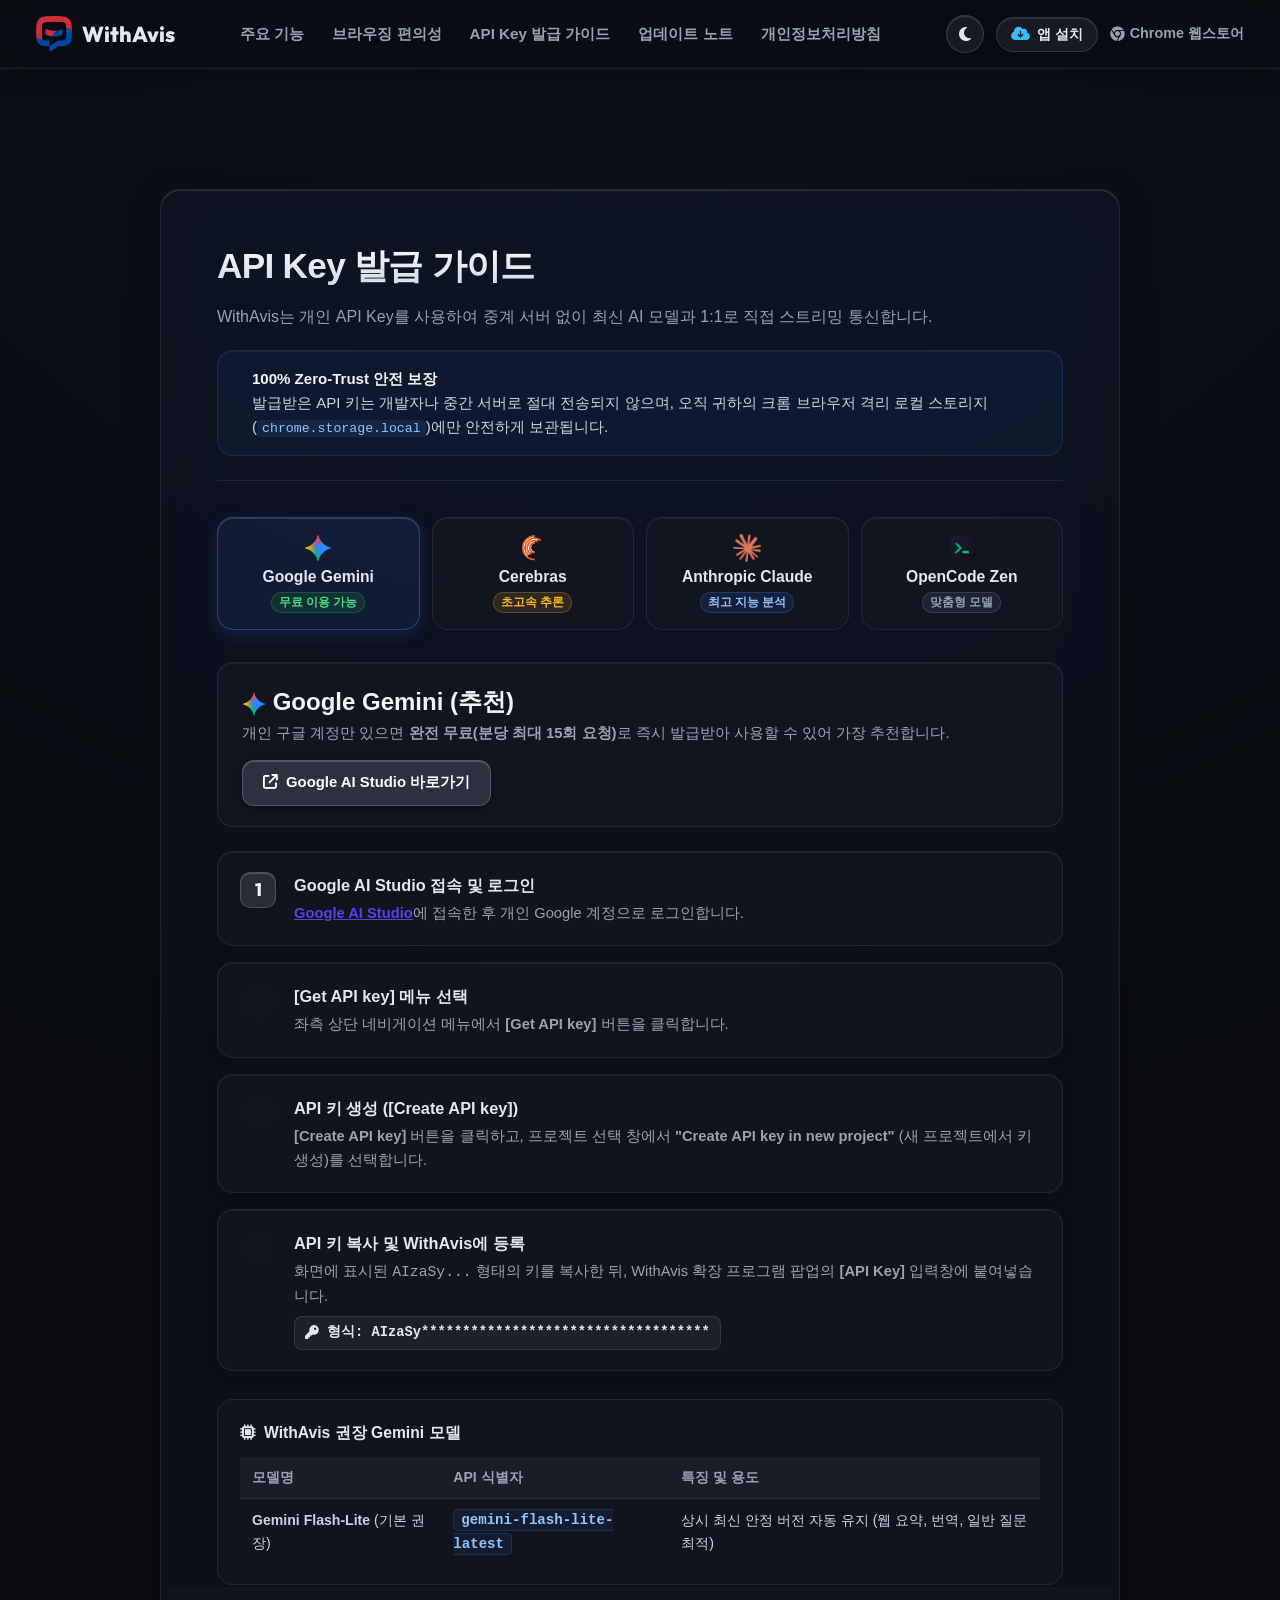
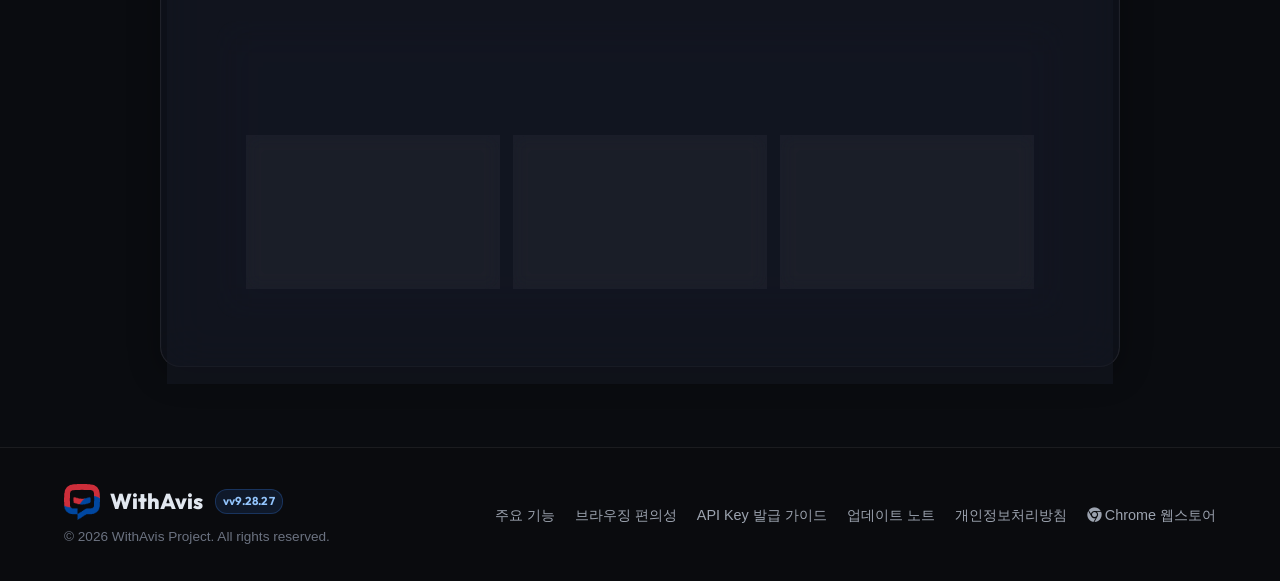
==== api-guide.html @ a085e1f5 "chore(release): v9.28.27 웹사이트 리소스 릴리즈 동기화" ====
<!DOCTYPE html>
<html lang="ko">

<head>
    <meta charset="UTF-8">
    <meta name="viewport" content="width=device-width, initial-scale=1.0">
    <!-- Cache Control: 강제 새로고침 없이 최신 버전 즉시 반영 -->
    <meta http-equiv="Cache-Control" content="no-cache, no-store, must-revalidate">
    <meta http-equiv="Pragma" content="no-cache">
    <meta http-equiv="Expires" content="0">
    <title>WithAvis - API Key 발급 가이드</title>
    <meta name="description" content="Google Gemini, Cerebras, Anthropic Claude 등 주요 AI Provider의 무료/유료 API 키를 1분 만에 발급받아 WithAvis에 연동하는 상세 가이드">

    <!-- Open Graph -->
    <meta property="og:type" content="website">
    <meta property="og:title" content="WithAvis - API Key 발급 가이드">
    <meta property="og:description" content="1분 만에 무료 API 키를 발급받아 WithAvis 브라우저 AI 비서를 사용해 보세요.">
    <meta property="og:image" content="assets/hero.png">

    <!-- Google Fonts -->
    <link rel="preconnect" href="https://fonts.googleapis.com">
    <link rel="preconnect" href="https://fonts.gstatic.com" crossorigin>
    <link
        href="https://fonts.googleapis.com/css2?family=Outfit:wght@300;400;500;600;700;800&family=Pretendard:wght@300;400;500;600;700;800&display=swap"
        rel="stylesheet">

    <!-- FontAwesome Icons -->
    <link rel="stylesheet" href="https://cdnjs.cloudflare.com/ajax/libs/font-awesome/6.4.0/css/all.min.css">

    <!-- Favicon & PWA Icons -->
    <link rel="icon" type="image/png" sizes="16x16" href="./assets/icon16.png?v=9.28.27">
    <link rel="icon" type="image/png" sizes="48x48" href="./assets/icon48.png?v=9.28.27">
    <link rel="icon" type="image/png" sizes="192x192" href="./assets/icon192.png?v=9.28.27">
    <link rel="icon" type="image/png" sizes="512x512" href="./assets/icon512.png?v=9.28.27">
    <link rel="apple-touch-icon" href="./assets/apple-touch-icon.png?v=9.28.27">
    <link rel="apple-touch-icon" sizes="180x180" href="./assets/apple-touch-icon.png?v=9.28.27">
    <link rel="apple-touch-icon" sizes="152x152" href="./assets/apple-touch-icon.png?v=9.28.27">
    <link rel="apple-touch-icon" sizes="120x120" href="./assets/apple-touch-icon.png?v=9.28.27">
    <link rel="apple-touch-icon-precomposed" href="./assets/apple-touch-icon.png?v=9.28.27">
    <link rel="manifest" href="./manifest.json?v=9.28.27">
    <meta name="theme-color" content="#0a0c10" media="(prefers-color-scheme: dark)">
    <meta name="theme-color" content="#f8fafc" media="(prefers-color-scheme: light)">
    <meta name="mobile-web-app-capable" content="yes">
    <meta name="apple-mobile-web-app-capable" content="yes">
    <meta name="apple-mobile-web-app-status-bar-style" content="black-translucent">
    <meta name="apple-mobile-web-app-title" content="WithAvis">
    <meta name="application-name" content="WithAvis">
    <meta name="msapplication-TileColor" content="#0a0b0e">
    <meta name="msapplication-TileImage" content="./assets/icon192.png?v=9.28.27">

    <!-- Stylesheet -->
    <link rel="stylesheet" href="styles.css?v=9.28.27">

</head>

<body>
    <!-- Background Glows -->
    <div class="bg-glow bg-glow-1"></div>
    <div class="bg-glow bg-glow-2"></div>
    <div class="bg-glow bg-glow-3"></div>

    <!-- Navigation Header (rendered by site-nav.js) -->
    <div id="site-navbar"></div>

    <!-- API Guide Main Section -->
    <main class="guide-page-section">
        <div class="container">
            <div class="guide-card">

                <!-- Header -->
                <div class="guide-header">
                    <h1><span class="gradient-text">API Key 발급 가이드</span></h1>
                    <p>WithAvis는 개인 API Key를 사용하여 중계 서버 없이 최신 AI 모델과 1:1로 직접 스트리밍 통신합니다.</p>

                    <div class="privacy-alert-banner">
                        <i class="fa-solid fa-shield-check"></i>
                        <div>
                            <strong>100% Zero-Trust 안전 보장</strong><br>
                            발급받은 API 키는 개발자나 중간 서버로 절대 전송되지 않으며, 오직 귀하의 크롬 브라우저 격리 로컬 스토리지(<code>chrome.storage.local</code>)에만 안전하게 보관됩니다.
                        </div>
                    </div>
                </div>

                <!-- Maker Selector Tabs -->
                <div class="maker-tabs">
                    <button type="button" class="maker-tab-btn active" data-maker="gemini">
                        <img src="assets/gemini.png" alt="Gemini" class="tab-logo">
                        <span class="tab-name">Google Gemini</span>
                        <span class="tab-badge free">무료 이용 가능</span>
                    </button>
                    <button type="button" class="maker-tab-btn" data-maker="cerebras">
                        <img src="assets/cerebras.png" alt="Cerebras" class="tab-logo">
                        <span class="tab-name">Cerebras</span>
                        <span class="tab-badge speed">초고속 추론</span>
                    </button>
                    <button type="button" class="maker-tab-btn" data-maker="claude">
                        <img src="assets/claude.png" alt="Claude" class="tab-logo">
                        <span class="tab-name">Anthropic Claude</span>
                        <span class="tab-badge power">최고 지능 분석</span>
                    </button>
                    <button type="button" class="maker-tab-btn" data-maker="opencode">
                        <img src="assets/opencode.png" alt="OpenCode" class="tab-logo">
                        <span class="tab-name">OpenCode Zen</span>
                        <span class="tab-badge custom">맞춤형 모델</span>
                    </button>
                </div>

                <!-- 1. Google Gemini Guide Panel -->
                <div class="maker-panel active" id="panel-gemini">
                    <div class="maker-overview">
                        <div class="overview-info">
                            <h2><img src="assets/gemini.png" alt="Gemini" style="width:24px; vertical-align:middle;"> Google Gemini (추천)</h2>
                            <p>개인 구글 계정만 있으면 <strong>완전 무료(분당 최대 15회 요청)</strong>로 즉시 발급받아 사용할 수 있어 가장 추천합니다.</p>
                        </div>
                        <a href="https://aistudio.google.com/" target="_blank" rel="noopener noreferrer" class="btn-portal">
                            <i class="fa-solid fa-arrow-up-right-from-square"></i> Google AI Studio 바로가기
                        </a>
                    </div>

                    <div class="step-list">
                        <div class="step-card">
                            <div class="step-num">1</div>
                            <div class="step-body">
                                <div class="step-title">Google AI Studio 접속 및 로그인</div>
                                <div class="step-desc">
                                    <a href="https://aistudio.google.com/" target="_blank" style="color:#4f46e5; font-weight:600;">Google AI Studio</a>에 접속한 후 개인 Google 계정으로 로그인합니다.
                                </div>
                            </div>
                        </div>

                        <div class="step-card">
                            <div class="step-num">2</div>
                            <div class="step-body">
                                <div class="step-title">[Get API key] 메뉴 선택</div>
                                <div class="step-desc">
                                    좌측 상단 네비게이션 메뉴에서 <strong>[Get API key]</strong> 버튼을 클릭합니다.
                                </div>
                            </div>
                        </div>

                        <div class="step-card">
                            <div class="step-num">3</div>
                            <div class="step-body">
                                <div class="step-title">API 키 생성 ([Create API key])</div>
                                <div class="step-desc">
                                    <strong>[Create API key]</strong> 버튼을 클릭하고, 프로젝트 선택 창에서 <strong>"Create API key in new project"</strong> (새 프로젝트에서 키 생성)를 선택합니다.
                                </div>
                            </div>
                        </div>

                        <div class="step-card">
                            <div class="step-num">4</div>
                            <div class="step-body">
                                <div class="step-title">API 키 복사 및 WithAvis에 등록</div>
                                <div class="step-desc">
                                    화면에 표시된 <code>AIzaSy...</code> 형태의 키를 복사한 뒤, WithAvis 확장 프로그램 팝업의 <strong>[API Key]</strong> 입력창에 붙여넣습니다.
                                </div>
                                <div class="step-code-box"><i class="fa-solid fa-key"></i> 형식: AIzaSy***********************************</div>
                            </div>
                        </div>
                    </div>

                    <div class="spec-box">
                        <h4><i class="fa-solid fa-microchip"></i> WithAvis 권장 Gemini 모델</h4>
                        <table class="spec-table">
                            <thead>
                                <tr>
                                    <th>모델명</th>
                                    <th>API 식별자</th>
                                    <th>특징 및 용도</th>
                                </tr>
                            </thead>
                            <tbody>
                                <tr>
                                    <td><strong>Gemini Flash-Lite</strong> (기본 권장)</td>
                                    <td><span class="model-tag">gemini-flash-lite-latest</span></td>
                                    <td>상시 최신 안정 버전 자동 유지 (웹 요약, 번역, 일반 질문 최적)</td>
                                </tr>
                            </tbody>
                        </table>
                    </div>
                </div>

                <!-- 2. Cerebras Guide Panel -->
                <div class="maker-panel" id="panel-cerebras">
                    <div class="maker-overview">
                        <div class="overview-info">
                            <h2><img src="assets/cerebras.png" alt="Cerebras" style="width:24px; vertical-align:middle;"> Cerebras Cloud Inference</h2>
                            <p>전 세계에서 가장 빠른 추론 엔진! <strong>초당 1,000토큰 이상의 광속 응답</strong>과 무료 일일 할당량을 제공합니다.</p>
                        </div>
                        <a href="https://cloud.cerebras.ai/" target="_blank" rel="noopener noreferrer" class="btn-portal">
                            <i class="fa-solid fa-arrow-up-right-from-square"></i> Cerebras Cloud 바로가기
                        </a>
                    </div>

                    <div class="step-list">
                        <div class="step-card">
                            <div class="step-num">1</div>
                            <div class="step-body">
                                <div class="step-title">Cerebras Cloud 가입 및 로그인</div>
                                <div class="step-desc">
                                    <a href="https://cloud.cerebras.ai/" target="_blank" style="color:#4f46e5; font-weight:600;">cloud.cerebras.ai</a>에 접속하여 이메일 또는 GitHub 계정으로 가입 및 로그인합니다.
                                </div>
                            </div>
                        </div>

                        <div class="step-card">
                            <div class="step-num">2</div>
                            <div class="step-body">
                                <div class="step-title">[API Keys] 메뉴 이동</div>
                                <div class="step-desc">
                                    대시보드 좌측 사이드바 메뉴에서 <strong>[API Keys]</strong> 탭을 클릭합니다.
                                </div>
                            </div>
                        </div>

                        <div class="step-card">
                            <div class="step-num">3</div>
                            <div class="step-body">
                                <div class="step-title">새 API 키 발급 ([Create Key])</div>
                                <div class="step-desc">
                                    <strong>[+ Create New Key]</strong> 버튼을 누르고 키 이름(예: <code>WithAvis</code>)을 입력한 뒤 생성합니다.
                                </div>
                            </div>
                        </div>

                        <div class="step-card">
                            <div class="step-num">4</div>
                            <div class="step-body">
                                <div class="step-title">키 복사 및 등록</div>
                                <div class="step-desc">
                                    생성된 <code>csk-...</code> 형태의 키를 복사하여 WithAvis 확장 프로그램 팝업에 등록합니다.
                                </div>
                                <div class="step-code-box"><i class="fa-solid fa-key"></i> 형식: csk-***********************************</div>
                            </div>
                        </div>
                    </div>

                    <div class="spec-box">
                        <h4><i class="fa-solid fa-microchip"></i> WithAvis 권장 Cerebras 모델</h4>
                        <table class="spec-table">
                            <thead>
                                <tr>
                                    <th>모델명</th>
                                    <th>API 식별자</th>
                                    <th>특징 및 용도</th>
                                </tr>
                            </thead>
                            <tbody>
                                <tr>
                                    <td><strong>Qwen 3.8 27B</strong> (권장)</td>
                                    <td><span class="model-tag">qwen-3.8-27b</span></td>
                                    <td>멀티모달 에이전트 코딩·도구 호출에 최적화된 최신 모델</td>
                                </tr>
                                <tr>
                                    <td><strong>GPT OSS 120B</strong></td>
                                    <td><span class="model-tag">gpt-oss-120b</span></td>
                                    <td>120B 파라미터 대형 모델, 심층 분석 및 복잡한 추론에 적합</td>
                                </tr>
                            </tbody>
                        </table>
                    </div>
                </div>

                <!-- 3. Anthropic Claude Guide Panel -->
                <div class="maker-panel" id="panel-claude">
                    <div class="maker-overview">
                        <div class="overview-info">
                            <h2><img src="assets/claude.png" alt="Claude" style="width:24px; vertical-align:middle;"> Anthropic Claude</h2>
                            <p>정교한 문맥 분석과 고난도 코딩/글쓰기 추론 능력을 자랑하는 최고 성능의 AI 모델입니다.</p>
                        </div>
                        <a href="https://console.anthropic.com/" target="_blank" rel="noopener noreferrer" class="btn-portal">
                            <i class="fa-solid fa-arrow-up-right-from-square"></i> Anthropic Console 바로가기
                        </a>
                    </div>

                    <div class="step-list">
                        <div class="step-card">
                            <div class="step-num">1</div>
                            <div class="step-body">
                                <div class="step-title">Anthropic Console 가입</div>
                                <div class="step-desc">
                                    <a href="https://console.anthropic.com/" target="_blank" style="color:#4f46e5; font-weight:600;">Anthropic Console</a>에 접속하여 계정을 생성하고 로그인합니다.
                                </div>
                            </div>
                        </div>

                        <div class="step-card">
                            <div class="step-num">2</div>
                            <div class="step-body">
                                <div class="step-title">크레딧 충전 (Billing)</div>
                                <div class="step-desc">
                                    [Settings] ➔ [Billing] 메뉴에서 결제 카드를 등록하고 원하는 금액(최소 $5)의 선불 크레딧을 충전합니다.
                                </div>
                            </div>
                        </div>

                        <div class="step-card">
                            <div class="step-num">3</div>
                            <div class="step-body">
                                <div class="step-title">API 키 생성</div>
                                <div class="step-desc">
                                    [API Keys] 메뉴로 이동하여 <strong>[+ Create Key]</strong>를 클릭하고 키를 생성합니다.
                                </div>
                            </div>
                        </div>

                        <div class="step-card">
                            <div class="step-num">4</div>
                            <div class="step-body">
                                <div class="step-title">WithAvis에 등록</div>
                                <div class="step-desc">
                                    <code>sk-ant-...</code> 형태의 키를 복사하여 WithAvis 확장 팝업의 [Claude API Key]에 붙여넣습니다.
                                </div>
                                <div class="step-code-box"><i class="fa-solid fa-key"></i> 형식: sk-ant-api03-*****************************</div>
                            </div>
                        </div>
                    </div>

                    <div class="spec-box">
                        <h4><i class="fa-solid fa-microchip"></i> WithAvis 권장 Claude 모델</h4>
                        <table class="spec-table">
                            <thead>
                                <tr>
                                    <th>모델명</th>
                                    <th>API 식별자</th>
                                    <th>특징 및 용도</th>
                                </tr>
                            </thead>
                            <tbody>
                                <tr>
                                    <td><strong>Claude Sonnet 4.5</strong> (권장)</td>
                                    <td><span class="model-tag">claude-sonnet-4-5-20250929</span></td>
                                    <td>코딩·에이전트 워크플로우에 최적화된 최신 플래그십</td>
                                </tr>
                                <tr>
                                    <td><strong>Claude Opus 4.1</strong></td>
                                    <td><span class="model-tag">claude-opus-4-1-20250805</span></td>
                                    <td>복잡한 추론·심층 분석에 특화된 고성능 모델</td>
                                </tr>
                            </tbody>
                        </table>
                    </div>
                </div>

                <!-- 4. OpenCode Zen Guide Panel -->
                <div class="maker-panel" id="panel-opencode">
                    <div class="maker-overview">
                        <div class="overview-info">
                            <h2><img src="assets/opencode.png" alt="OpenCode" style="width:24px; vertical-align:middle; border-radius:4px;"> OpenCode Zen</h2>
                            <p>OpenCode Zen 플랫폼 및 OpenAI API 스펙과 호환되는 엔드포인트를 연결하여 다양한 맞춤형 AI 모델을 사용할 수 있습니다.</p>
                        </div>
                        <a href="https://opencode.ai/" target="_blank" rel="noopener noreferrer" class="btn-portal">
                            <i class="fa-solid fa-arrow-up-right-from-square"></i> OpenCode 바로가기
                        </a>
                    </div>

                    <div class="step-list">
                        <div class="step-card">
                            <div class="step-num">1</div>
                            <div class="step-body">
                                <div class="step-title">OpenCode 포털 접속 및 로그인</div>
                                <div class="step-desc">
                                    <a href="https://opencode.ai/" target="_blank" rel="noopener noreferrer" style="color:#4f46e5; font-weight:600;">opencode.ai</a> 또는 호환 포털에 접속하여 로그인합니다.
                                </div>
                            </div>
                        </div>

                        <div class="step-card">
                            <div class="step-num">2</div>
                            <div class="step-body">
                                <div class="step-title">API Keys 메뉴에서 키 발급</div>
                                <div class="step-desc">
                                    대시보드의 [API Keys] 섹션에서 새 Secret Key를 발급받습니다.
                                </div>
                            </div>
                        </div>

                        <div class="step-card">
                            <div class="step-num">3</div>
                            <div class="step-body">
                                <div class="step-title">WithAvis에 등록 및 모델 설정</div>
                                <div class="step-desc">
                                    발급된 API Key를 WithAvis 팝업의 <strong>[OpenCode Zen]</strong> 엔진 항목에 입력합니다.
                                </div>
                                <div class="step-code-box"><i class="fa-solid fa-key"></i> 형식: zen-*** 또는 sk-***</div>
                            </div>
                        </div>
                    </div>
                </div>

                <!-- WithAvis 3-Step Setup Banner -->
                <div class="register-guide-card">
                    <h3><i class="fa-solid fa-circle-play"></i> WithAvis에 키를 등록하는 초간단 3단계</h3>
                    <p>API 키를 복사하셨다면, 브라우저에서 단 10초 만에 설정을 완료할 수 있습니다.</p>
                    <div class="register-steps-grid">
                        <div class="reg-step-item">
                            <span class="reg-num">STEP 01</span>
                            <h5>확장 프로그램 아이콘 클릭</h5>
                            <p>브라우저 우측 상단의 퍼즐/WithAvis 아이콘을 클릭하여 설정 팝업을 엽니다.</p>
                        </div>
                        <div class="reg-step-item">
                            <span class="reg-num">STEP 02</span>
                            <h5>AI 엔진 선택 및 키 붙여넣기</h5>
                            <p>원하는 AI 엔진(Gemini, Cerebras 등)을 고르고 복사한 키를 붙여넣습니다.</p>
                        </div>
                        <div class="reg-step-item">
                            <span class="reg-num">STEP 03</span>
                            <h5>Alt + J 로 즉시 사용</h5>
                            <p>어느 웹페이지에서든 <kbd style="background:#334155; color:#fff; border:none; padding:2px 6px; border-radius:4px;">Alt + J</kbd> 를 누르면 AI 비서가 즉시 작동합니다!</p>
                        </div>
                    </div>
                </div>

            </div>
        </div>
    </main>

    <!-- Footer (rendered by site-nav.js) -->
    <div id="site-footer"></div>

    <!-- Interactive Tab Script -->
    <script>
        document.addEventListener('DOMContentLoaded', () => {
            const tabs = document.querySelectorAll('.maker-tab-btn');
            const panels = document.querySelectorAll('.maker-panel');

            function activateTabByMaker(maker) {
                if (!maker) return;
                const cleanMaker = maker.replace(/^#/, '').toLowerCase();
                const matchedTab = document.querySelector(`.maker-tab-btn[data-maker="${cleanMaker}"]`);
                if (matchedTab) {
                    tabs.forEach(t => t.classList.remove('active'));
                    panels.forEach(p => p.classList.remove('active'));
                    matchedTab.classList.add('active');
                    const targetPanel = document.getElementById(`panel-${cleanMaker}`);
                    if (targetPanel) {
                        targetPanel.classList.add('active');
                    }
                }
            }

            tabs.forEach(tab => {
                tab.addEventListener('click', () => {
                    const maker = tab.getAttribute('data-maker');
                    activateTabByMaker(maker);
                    if (history.replaceState) {
                        history.replaceState(null, null, `#${maker}`);
                    }
                });
            });

            if (window.location.hash) {
                activateTabByMaker(window.location.hash);
            }
            window.addEventListener('hashchange', () => {
                activateTabByMaker(window.location.hash);
            });
        });
    </script>
    <!-- Shared Navigation -->
    <script src="site-nav.js?v=9.28.27"></script>
</body>

</html>
---- styles.css ----
/* ═══════════════════════════════════════════════════════════════════
   WithAvis Landing Page — Ultra-Transparent Liquid Glass (Linear / WWDC25 스타일)
   ═══════════════════════════════════════════════════════════════════ */

:root {
    /* ── Liquid Glass Dark 베이스 ── */
    --bg-base: #0a0c10;
    --bg-surface: rgba(18, 22, 30, 0.7);
    --bg-card: rgba(20, 24, 34, 0.45);

    --border-light: rgba(255, 255, 255, 0.08);
    --border-hover: rgba(255, 255, 255, 0.2);
    --glass-rim: inset 0 1px 1px 0 rgba(255, 255, 255, 0.14);
    --glass-shadow: 0 8px 32px 0 rgba(0, 0, 0, 0.32);

    /* ── 세련된 사파이어 / 인디고 슬레이트 악센트 (AI 네온 보라 탈피) ── */
    --primary: #3b82f6;
    --primary-soft: rgba(59, 130, 246, 0.12);
    --primary-hover: #2563eb;
    --primary-glow: rgba(59, 130, 246, 0.2);

    --accent-lavender: rgba(167, 139, 250, 0.08);
    --accent-sky: rgba(56, 189, 248, 0.08);
    --accent-rose: rgba(244, 114, 182, 0.08);
    --accent-mint: rgba(52, 211, 153, 0.08);
    --accent-amber: rgba(251, 191, 36, 0.08);

    /* ── 텍스트 컬러 ── */
    --text-main: #f3f4f6;
    --text-muted: #9ca3af;
    --text-dim: #6b7280;

    --radius-lg: 18px;
    --radius-md: 12px;
    --radius-sm: 8px;

    --font-outfit: 'Outfit', sans-serif;
    --font-pretendard: 'Pretendard', -apple-system, BlinkMacSystemFont, 'Segoe UI', Roboto, sans-serif;
}

* {
    margin: 0;
    padding: 0;
    box-sizing: border-box;
}

html {
    scroll-behavior: smooth;
    font-family: var(--font-pretendard);
    background-color: var(--bg-base);
    color: var(--text-main);
    overflow-x: hidden;
}

body {
    position: relative;
    line-height: 1.6;
    background: #0a0c10;
    background-image: radial-gradient(circle at 50% -15%, rgba(59, 130, 246, 0.07) 0%, transparent 60%);
    -webkit-font-smoothing: antialiased;
    min-height: 100vh;
}

/* ── 몽환적인 AI 네온 글로우 오브 전면 비활성화 ── */
.cursor-glow,
.bg-glow,
.bg-glow-1,
.bg-glow-2,
.bg-glow-3 {
    display: none !important;
}

.container {
    max-width: 1200px;
    margin: 0 auto;
    padding: 0 24px;
    position: relative;
    z-index: 1;
}

/* ── 초투명 Liquid Glass 카드 (저심도 림 하이라이트) ── */
.glass-card {
    position: relative;
    background: var(--bg-card);
    backdrop-filter: blur(24px) saturate(180%);
    -webkit-backdrop-filter: blur(24px) saturate(180%);
    border: 1px solid var(--border-light);
    border-radius: var(--radius-lg);
    box-shadow: var(--glass-rim), var(--glass-shadow);
    transition: all 0.25s cubic-bezier(0.16, 1, 0.3, 1);
    overflow: hidden;
}

/* 절제된 마우스 스팟라이트 리플렉션 */
.glass-card::after {
    content: '';
    position: absolute;
    inset: 0;
    background: radial-gradient(
        400px circle at var(--mouse-x, -1000px) var(--mouse-y, -1000px), 
        rgba(255, 255, 255, 0.03) 0%, 
        transparent 60%
    );
    pointer-events: none;
    border-radius: inherit;
    z-index: 1;
    opacity: 0;
    transition: opacity 0.25s ease;
}

.glass-card:hover::after {
    opacity: 1;
}

.glass-card:hover {
    border-color: var(--border-hover);
    box-shadow: inset 0 1px 1px 0 rgba(255, 255, 255, 0.24), 0 12px 36px rgba(0, 0, 0, 0.45);
    transform: translateY(-2px);
}

/* ── 정갈한 실버/화이트 타이틀 텍스트 ── */
.gradient-text {
    background: linear-gradient(180deg, #ffffff 0%, #cbd5e1 100%);
    -webkit-background-clip: text;
    -webkit-text-fill-color: transparent;
    display: inline-block;
}

/* ── kbd 스타일 (Raycast 키캡) ── */
kbd {
    background: #16181f;
    border: 1px solid rgba(255, 255, 255, 0.12);
    border-bottom: 2px solid rgba(255, 255, 255, 0.22);
    border-radius: 6px;
    padding: 2px 7px;
    font-size: 0.84em;
    font-family: ui-monospace, SFMono-Regular, Menlo, Monaco, Consolas, monospace;
    color: #e5e7eb;
    box-shadow: 0 1px 2px rgba(0, 0, 0, 0.3);
}

/* ── 네비게이션 바 (초투명 Liquid Glass 캡슐 리본) ── */
.navbar {
    position: sticky;
    top: 0;
    width: 100%;
    z-index: 100;
    background: rgba(10, 12, 16, 0.72);
    -webkit-backdrop-filter: blur(24px) saturate(180%);
    backdrop-filter: blur(24px) saturate(180%);
    border-bottom: 1px solid rgba(255, 255, 255, 0.08);
    box-shadow: inset 0 -1px 0 0 rgba(255, 255, 255, 0.03), 0 4px 20px rgba(0, 0, 0, 0.3);
    transition: background 0.25s ease, border-color 0.25s ease;
}

.navbar .nav-container,
.nav-container {
    display: flex;
    align-items: center;
    justify-content: space-between;
    height: 68px;
    width: 100%;
    max-width: 100%;
    padding: 0 36px;
}

.logo {
    display: flex;
    align-items: center;
    gap: 10px;
    text-decoration: none;
    color: #e2e8f0;
    font-family: var(--font-outfit);
    font-weight: 800;
    font-size: 1.35rem;
}

.logo-icon {
    width: 36px;
    height: 36px;
    border-radius: 10px;
    display: flex;
    align-items: center;
    justify-content: center;
    flex-shrink: 0;
}

.brand-logo-img {
    width: 100%;
    height: 100%;
    object-fit: contain;
    border-radius: 10px;
}

.logo-text {
    font-size: 1.35rem;
}

.version-badge {
    font-size: 0.72rem;
    font-weight: 700;
    padding: 2px 7px;
    border-radius: 12px;
    background: rgba(59, 130, 246, 0.12);
    border: 1px solid rgba(59, 130, 246, 0.25);
    color: #93c5fd;
    letter-spacing: 0.2px;
    margin-left: 2px;
    vertical-align: middle;
}

.nav-links {
    display: flex;
    gap: 28px;
}

.nav-links a {
    text-decoration: none;
    color: #94a3b8;
    font-size: 0.95rem;
    font-weight: 600;
    transition: color 0.2s;
}

.nav-links a:hover,
.nav-links a.active {
    color: var(--primary);
}

.nav-actions {
    display: flex;
    gap: 12px;
    align-items: center;
}

.nav-store-link {
    text-decoration: none;
    color: #94a3b8;
    font-size: 0.9rem;
    font-weight: 600;
    display: inline-flex;
    align-items: center;
    gap: 6px;
    transition: color 0.2s;
}

.nav-store-link:hover {
    color: #f1f5f9;
}

/* ── 버튼 공통 (Liquid Glass 캡슐 & 림 하이라이트) ── */
.btn {
    display: inline-flex;
    align-items: center;
    justify-content: center;
    gap: 8px;
    padding: 9px 18px;
    border-radius: var(--radius-sm);
    font-size: 0.9rem;
    font-weight: 600;
    text-decoration: none;
    cursor: pointer;
    transition: all 0.25s cubic-bezier(0.16, 1, 0.3, 1);
    border: none;
    outline: none;
}

.btn-primary {
    background: rgba(255, 255, 255, 0.12);
    backdrop-filter: blur(20px) saturate(180%);
    -webkit-backdrop-filter: blur(20px) saturate(180%);
    color: #ffffff !important;
    font-weight: 600;
    border: 1px solid rgba(255, 255, 255, 0.18);
    box-shadow: inset 0 1px 1px 0 rgba(255, 255, 255, 0.22), 0 2px 10px rgba(0, 0, 0, 0.25);
}

.btn-primary:hover {
    background: rgba(255, 255, 255, 0.18);
    border-color: rgba(255, 255, 255, 0.32);
    color: #ffffff !important;
    transform: translateY(-1px);
    box-shadow: inset 0 1px 1px 0 rgba(255, 255, 255, 0.3), 0 4px 16px rgba(0, 0, 0, 0.35);
}

.btn-primary,
.btn-primary * {
    color: #ffffff !important;
}

.btn-glass {
    background: rgba(255, 255, 255, 0.05);
    border: 1px solid rgba(255, 255, 255, 0.1);
    color: #e5e7eb;
    backdrop-filter: blur(16px);
    -webkit-backdrop-filter: blur(16px);
    box-shadow: inset 0 1px 1px 0 rgba(255, 255, 255, 0.08);
}

.btn-glass:hover {
    background: rgba(255, 255, 255, 0.09);
    border-color: rgba(255, 255, 255, 0.22);
    color: #ffffff;
    transform: translateY(-1px);
    box-shadow: inset 0 1px 1px 0 rgba(255, 255, 255, 0.14), 0 4px 16px rgba(0, 0, 0, 0.35);
}

.btn-lg {
    padding: 12px 24px;
    font-size: 0.95rem;
    border-radius: var(--radius-md);
}

/* 절제된 섀도우 */
.shadow-glow {
    box-shadow: 0 2px 8px rgba(0, 0, 0, 0.4);
    animation: none;
}

/* ── 히어로 섹션 ── */
.hero-section {
    padding: 70px 0 50px;
}

.hero-container {
    max-width: 1320px;
    display: grid;
    grid-template-columns: 1fr 1.22fr;
    gap: 40px;
    align-items: center;
}

.hero-pill {
    display: inline-flex;
    align-items: center;
    gap: 8px;
    padding: 5px 12px;
    background: rgba(255, 255, 255, 0.04);
    border: 1px solid rgba(255, 255, 255, 0.1);
    border-radius: 20px;
    font-size: 0.8rem;
    font-weight: 500;
    color: #9ca3af;
    margin-bottom: 22px;
    box-shadow: inset 0 1px 1px 0 rgba(255, 255, 255, 0.06);
}

.hero-pill .pill-dot {
    width: 6px;
    height: 6px;
    border-radius: 50%;
    background: #10b981;
    box-shadow: 0 0 6px #10b981;
}

.pill-version {
    font-size: 0.72rem;
    font-weight: 700;
    padding: 1px 7px;
    border-radius: 10px;
    background: var(--primary);
    color: #ffffff;
    margin-left: 4px;
    letter-spacing: 0.2px;
}

.hero-title {
    font-size: 2.5rem;
    font-weight: 800;
    line-height: 1.3;
    margin-bottom: 18px;
    letter-spacing: -0.6px;
    color: #f1f5f9;
    word-break: keep-all;
}

.hero-description {
    font-size: 1.05rem;
    color: var(--text-muted);
    margin-bottom: 30px;
    line-height: 1.7;
    word-break: keep-all;
}

.hero-btns {
    display: flex;
    align-items: center;
    gap: 14px;
    margin-bottom: 22px;
    flex-wrap: wrap;
}

.hero-btns .btn-lg {
    padding: 13px 26px;
    font-size: 0.98rem;
    font-weight: 600;
    display: inline-flex;
    align-items: center;
    justify-content: center;
    gap: 9px;
    white-space: nowrap;
    border-radius: 14px;
}

.hero-supported-models {
    display: flex;
    align-items: center;
    gap: 8px;
    font-size: 0.84rem;
    color: var(--text-dim);
    flex-wrap: wrap;
    padding-left: 2px;
}

.hero-supported-models .models-label {
    font-weight: 700;
    color: var(--text-muted);
    font-size: 0.82rem;
}

.hero-supported-models .models-pipe {
    color: rgba(255, 255, 255, 0.15);
    font-size: 0.78rem;
}

.hero-supported-models .model-name {
    display: inline-flex;
    align-items: center;
    gap: 5px;
    color: var(--text-dim);
}

.hero-supported-models .model-name i {
    font-size: 0.82rem;
    color: var(--primary);
}

.hero-supported-models .model-dot {
    color: rgba(255, 255, 255, 0.2);
    font-size: 0.85rem;
}

/* ── 목업 프리뷰 (Liquid Glass 슬래브) ── */
.hero-image-wrapper {
    position: relative;
}

.mockup-card {
    overflow: hidden;
    background: rgba(14, 18, 26, 0.6);
    backdrop-filter: blur(24px) saturate(180%);
    -webkit-backdrop-filter: blur(24px) saturate(180%);
    border: 1px solid rgba(255, 255, 255, 0.1);
    border-radius: var(--radius-lg);
    box-shadow: inset 0 1px 1px 0 rgba(255, 255, 255, 0.15), 0 24px 60px -15px rgba(0, 0, 0, 0.6);
}

.mockup-header {
    display: flex;
    align-items: center;
    padding: 10px 16px;
    background: rgba(18, 22, 32, 0.7);
    border-bottom: 1px solid rgba(255, 255, 255, 0.08);
}

.dots {
    display: flex;
    gap: 6px;
}

.dot {
    width: 10px;
    height: 10px;
    border-radius: 50%;
}

.dot.red { background: #ef4444; }
.dot.yellow { background: #eab308; }
.dot.green { background: #22c55e; }

.mockup-url {
    margin: 0 auto;
    font-size: 0.75rem;
    color: var(--text-dim);
    display: flex;
    align-items: center;
    gap: 6px;
}

.mockup-body {
    padding: 6px;
    background: rgba(10, 12, 18, 0.4);
    display: flex;
    justify-content: center;
    align-items: center;
}

.hero-img {
    width: 100%;
    height: auto;
    border-radius: var(--radius-sm);
    display: block;
    object-fit: cover;
    box-shadow: 0 6px 20px rgba(0, 0, 0, 0.3);
    transition: transform 0.3s ease;
}

.hero-img:hover {
    transform: scale(1.012);
}

/* ── 통계 섹션 ── */
.stats-section {
    padding: 30px 0 50px;
}

.stats-container {
    display: grid;
    grid-template-columns: repeat(4, 1fr);
    gap: 20px;
}

.stat-card {
    padding: 24px;
    text-align: center;
}

.stat-icon {
    font-size: 1.6rem;
    color: var(--primary);
    margin-bottom: 10px;
}

.stat-num {
    font-size: 2.1rem;
    font-weight: 800;
    font-family: var(--font-outfit);
    color: #f1f5f9;
    margin-bottom: 4px;
}

.stat-label {
    font-size: 0.85rem;
    color: var(--text-muted);
}

/* ── 기능 그리드 섹션 ── */
.features-section {
    padding: 70px 0;
}

.section-header {
    text-align: center;
    margin-bottom: 46px;
}

.section-title {
    font-size: 2.2rem;
    font-weight: 800;
    margin-bottom: 10px;
    color: #f1f5f9;
}

.section-subtitle {
    font-size: 1.05rem;
    color: var(--text-muted);
}

.features-grid {
    display: grid;
    grid-template-columns: repeat(4, 1fr);
    gap: 20px;
}

.feature-card {
    padding: 26px 22px;
    display: flex;
    flex-direction: column;
}

.feature-icon {
    width: 48px;
    height: 48px;
    border-radius: 14px;
    display: flex;
    align-items: center;
    justify-content: center;
    font-size: 1.3rem;
    margin-bottom: 18px;
    transition: transform 0.2s, box-shadow 0.3s;
}

.feature-card:hover .feature-icon {
    transform: scale(1.1);
}

/* 정갈한 미니멀 아이콘 톤 (Liquid Glass 칩) */
.gradient-icon-1 {
    background: rgba(59, 130, 246, 0.1);
    color: #60a5fa;
    border: 1px solid rgba(59, 130, 246, 0.2);
}
.gradient-icon-2 {
    background: rgba(244, 114, 182, 0.1);
    color: #f472b6;
    border: 1px solid rgba(244, 114, 182, 0.2);
}
.gradient-icon-3 {
    background: rgba(147, 197, 253, 0.1);
    color: #93c5fd;
    border: 1px solid rgba(147, 197, 253, 0.2);
}
.gradient-icon-4 {
    background: rgba(52, 211, 153, 0.1);
    color: #34d399;
    border: 1px solid rgba(52, 211, 153, 0.2);
}
.gradient-icon-5 {
    background: rgba(251, 191, 36, 0.1);
    color: #fbbf24;
    border: 1px solid rgba(251, 191, 36, 0.2);
}
.gradient-icon-6 {
    background: rgba(56, 189, 248, 0.1);
    color: #38bdf8;
    border: 1px solid rgba(56, 189, 248, 0.2);
}

.feature-card:hover .feature-icon {
    transform: scale(1.05);
}

.feature-card h3 {
    font-size: 1.1rem;
    font-weight: 700;
    margin-bottom: 8px;
    color: #e2e8f0;
    line-height: 1.4;
}

.feature-card p {
    font-size: 0.88rem;
    color: var(--text-muted);
    line-height: 1.6;
}

/* ── 인터랙티브 데모 섹션 ── */
.demo-section {
    padding: 70px 0;
}

.demo-wrapper {
    display: grid;
    grid-template-columns: 270px 1fr;
    overflow: hidden;
    border-radius: var(--radius-lg);
    background: rgba(14, 18, 26, 0.6);
    backdrop-filter: blur(24px) saturate(180%);
    -webkit-backdrop-filter: blur(24px) saturate(180%);
    border: 1px solid rgba(255, 255, 255, 0.08);
    box-shadow: inset 0 1px 1px 0 rgba(255, 255, 255, 0.12), 0 20px 50px -10px rgba(0, 0, 0, 0.5);
}

.demo-sidebar {
    padding: 22px;
    background: rgba(18, 22, 32, 0.5);
    border-right: 1px solid rgba(255, 255, 255, 0.06);
    display: flex;
    flex-direction: column;
    gap: 8px;
}

.demo-sidebar h4 {
    font-size: 0.8rem;
    text-transform: uppercase;
    letter-spacing: 0.8px;
    color: var(--text-dim);
    margin-bottom: 6px;
    font-weight: 700;
}

.demo-tab-btn {
    display: flex;
    align-items: center;
    gap: 10px;
    padding: 11px 14px;
    background: transparent;
    border: 1px solid transparent;
    border-radius: var(--radius-sm);
    color: var(--text-muted);
    font-size: 0.88rem;
    font-weight: 600;
    cursor: pointer;
    text-align: left;
    transition: all 0.2s;
}

.demo-tab-btn:hover {
    background: rgba(255, 255, 255, 0.06);
    color: #f1f5f9;
}

.demo-tab-btn.active {
    background: rgba(59, 130, 246, 0.12);
    border-color: rgba(59, 130, 246, 0.3);
    color: #93c5fd;
    box-shadow: inset 0 1px 1px 0 rgba(255, 255, 255, 0.1);
}

.demo-display {
    padding: 30px;
    background: radial-gradient(circle at 50% 50%, rgba(59, 130, 246, 0.03) 0%, rgba(10, 12, 18, 0.6) 100%);
    display: flex;
    justify-content: center;
    align-items: center;
}

/* ── WithAvis 위젯 목업 (초투명 Liquid Glass) ── */
.acw-mockup-panel {
    position: relative;
    width: 100%;
    max-width: 440px;
    height: 520px;
    margin: 0 auto;
    background: rgba(16, 20, 28, 0.65);
    backdrop-filter: blur(28px) saturate(180%);
    -webkit-backdrop-filter: blur(28px) saturate(180%);
    border: 1px solid rgba(255, 255, 255, 0.12);
    border-radius: 28px;
    box-shadow: inset 0 1px 1px 0 rgba(255, 255, 255, 0.18), 0 25px 60px -10px rgba(0, 0, 0, 0.55);
    display: flex;
    flex-direction: column;
    overflow: hidden;
    font-family: var(--font-pretendard);
    transition: background 0.3s ease;
}

.acw-mockup-panel::before {
    display: none;
}

/* 1. 위젯 헤더 */
.acw-mockup-header {
    position: relative;
    z-index: 2;
    padding: 10px 14px;
    display: flex;
    align-items: center;
    gap: 8px;
    flex-shrink: 0;
}

.acw-mockup-avatar {
    width: 32px;
    height: 32px;
    border-radius: 50%;
    display: flex;
    align-items: center;
    justify-content: center;
    flex-shrink: 0;
    background: transparent;
}

.acw-mockup-avatar img {
    width: 100%;
    height: 100%;
    object-fit: contain;
    border-radius: 50%;
}

.acw-mockup-title-area {
    flex: 1;
    display: flex;
    align-items: center;
    gap: 6px;
    min-width: 0;
}

.acw-mockup-dropdown {
    display: flex;
    align-items: center;
    gap: 4px;
    font-weight: 700;
    font-size: 14px;
    color: #e2e8f0;
    letter-spacing: -0.3px;
    cursor: pointer;
    user-select: none;
}

.acw-mockup-arrow {
    color: var(--text-dim);
    transition: transform 0.2s;
}

.acw-mockup-status-dot {
    width: 7px;
    height: 7px;
    border-radius: 50%;
    background: #10b981;
    box-shadow: 0 0 0 2px rgba(16, 185, 129, 0.25), 0 0 8px rgba(16, 185, 129, 0.3);
    flex-shrink: 0;
}

.acw-mockup-controls {
    display: flex;
    align-items: center;
    gap: 5px;
    flex-shrink: 0;
}

.acw-mockup-slider-box {
    display: flex;
    align-items: center;
    gap: 5px;
    background: rgba(20, 24, 34, 0.6);
    border: 1px solid rgba(255, 255, 255, 0.08);
    padding: 2px 7px;
    border-radius: 20px;
    height: 24px;
    box-shadow: inset 0 1px 1px 0 rgba(255, 255, 255, 0.06);
}

.acw-mockup-slider {
    width: 42px;
    height: 3px;
    -webkit-appearance: none;
    appearance: none;
    background: rgba(255, 255, 255, 0.12);
    border-radius: 2px;
    outline: none;
    cursor: pointer;
}

.acw-mockup-slider::-webkit-slider-thumb {
    -webkit-appearance: none;
    appearance: none;
    width: 9px;
    height: 9px;
    border-radius: 50%;
    background: #3b82f6;
    cursor: pointer;
    box-shadow: 0 0 6px rgba(59, 130, 246, 0.5);
}

.acw-mockup-ctrl-btn {
    width: 24px;
    height: 24px;
    border-radius: 50%;
    background: rgba(20, 24, 34, 0.6);
    border: 1px solid rgba(255, 255, 255, 0.08);
    color: var(--text-muted);
    display: flex;
    align-items: center;
    justify-content: center;
    cursor: pointer;
    transition: all 0.2s ease;
    outline: none;
}

.acw-mockup-ctrl-btn:hover {
    background: rgba(255, 255, 255, 0.08);
    color: #ffffff;
    transform: translateY(-1px);
    box-shadow: none;
}

/* 2. 게이지 바 */
.acw-mockup-gauge-track {
    position: relative;
    z-index: 2;
    height: 2.5px;
    width: 100%;
    background: rgba(255, 255, 255, 0.04);
}

.acw-mockup-gauge-bar {
    height: 100%;
    width: 32%;
    background: linear-gradient(90deg, #10b981 0%, #34d399 100%);
    border-radius: 2px;
    box-shadow: 0 0 8px rgba(16, 185, 129, 0.3);
}

/* 3. 대화 메시지 영역 */
.acw-mockup-messages {
    position: relative;
    z-index: 1;
    flex: 1;
    overflow-y: auto;
    padding: 14px 16px 8px 16px;
    display: flex;
    flex-direction: column;
    gap: 10px;
}

.acw-mockup-messages::-webkit-scrollbar {
    width: 4px;
}

.acw-mockup-messages::-webkit-scrollbar-thumb {
    background: rgba(255, 255, 255, 0.15);
    border-radius: 2px;
}

.acw-mockup-msg {
    display: flex;
    flex-direction: column;
    width: 100%;
    animation: acwMsgFadeUp 0.3s ease forwards;
}

@keyframes acwMsgFadeUp {
    from { opacity: 0; transform: translateY(6px); }
    to { opacity: 1; transform: none; }
}

.acw-mockup-msg.ai {
    align-items: flex-start;
}

.acw-mockup-msg.user {
    align-items: flex-end;
}

.acw-mockup-bubble {
    padding: 12px 16px;
    border-radius: 18px;
    font-size: 13.5px;
    line-height: 1.6;
    max-width: 86%;
    word-break: break-word;
}

.acw-mockup-msg.ai .acw-mockup-bubble {
    background: rgba(22, 27, 38, 0.65);
    color: #e2e8f0;
    backdrop-filter: blur(16px);
    -webkit-backdrop-filter: blur(16px);
    border: 1px solid rgba(255, 255, 255, 0.08);
    border-bottom-left-radius: 4px;
    box-shadow: inset 0 1px 1px 0 rgba(255, 255, 255, 0.08), 0 4px 14px rgba(0, 0, 0, 0.25);
}

.acw-mockup-msg.user .acw-mockup-bubble {
    background: rgba(255, 255, 255, 0.12);
    backdrop-filter: blur(20px) saturate(180%);
    -webkit-backdrop-filter: blur(20px) saturate(180%);
    color: #ffffff;
    border-radius: 18px;
    border-bottom-right-radius: 4px;
    border: 1px solid rgba(255, 255, 255, 0.18);
    box-shadow: inset 0 1px 1px 0 rgba(255, 255, 255, 0.22), 0 4px 16px rgba(0, 0, 0, 0.25);
}

.acw-mockup-ts {
    font-size: 11px;
    color: var(--text-dim);
    margin-top: 3px;
    padding: 0 4px;
    user-select: none;
}

.acw-mockup-msg.ai .acw-mockup-ts {
    text-align: left;
}

.acw-mockup-msg.user .acw-mockup-ts {
    text-align: right;
}

.demo-chart-box {
    margin-top: 8px;
    padding: 10px 12px;
    background: rgba(59, 130, 246, 0.08);
    border: 1px solid rgba(59, 130, 246, 0.2);
    border-radius: 10px;
    font-family: monospace;
    font-size: 0.82rem;
    color: #93c5fd;
    box-shadow: inset 0 1px 1px 0 rgba(255, 255, 255, 0.05);
}

/* 4. 하단 입력 영역 */
.acw-mockup-input-area {
    position: relative;
    z-index: 2;
    padding: 4px 14px 14px 14px;
    display: flex;
    align-items: center;
    gap: 8px;
    flex-shrink: 0;
}

.acw-mockup-input-wrapper {
    flex: 1;
    min-width: 0;
    background: rgba(20, 24, 34, 0.6);
    border: 1px solid rgba(255, 255, 255, 0.08);
    border-radius: 12px;
    box-shadow: inset 0 1px 1px 0 rgba(255, 255, 255, 0.06);
    display: flex;
    align-items: center;
    padding: 0 14px;
    height: 46px;
}

.acw-mockup-input {
    width: 100%;
    border: none;
    background: transparent;
    font-size: 13.5px;
    color: #e2e8f0;
    outline: none;
    font-family: inherit;
}

.acw-mockup-input::placeholder {
    color: var(--text-dim);
}

.acw-mockup-aux-group {
    display: flex;
    flex-direction: column;
    align-items: center;
    justify-content: center;
    width: 32px;
    height: 46px;
    background: rgba(20, 24, 34, 0.6);
    border: 1px solid rgba(255, 255, 255, 0.08);
    border-radius: 12px;
    box-shadow: inset 0 1px 1px 0 rgba(255, 255, 255, 0.06);
    flex-shrink: 0;
}

.acw-mockup-aux-btn {
    background: transparent;
    border: none;
    width: 100%;
    height: 21px;
    display: flex;
    align-items: center;
    justify-content: center;
    color: #94a3b8;
    cursor: pointer;
    transition: all 0.2s;
}

.acw-mockup-aux-btn:hover {
    color: #ffffff;
    transform: scale(1.1);
}

.acw-mockup-aux-divider {
    width: 16px;
    height: 1px;
    background: rgba(255, 255, 255, 0.08);
}

.acw-mockup-send-btn {
    width: 46px;
    height: 46px;
    border-radius: 50%;
    border: 1px solid rgba(255, 255, 255, 0.18);
    background: rgba(255, 255, 255, 0.12);
    backdrop-filter: blur(20px) saturate(180%);
    -webkit-backdrop-filter: blur(20px) saturate(180%);
    color: #ffffff;
    display: flex;
    align-items: center;
    justify-content: center;
    cursor: pointer;
    flex-shrink: 0;
    box-shadow: inset 0 1px 1px 0 rgba(255, 255, 255, 0.22), 0 4px 14px rgba(0, 0, 0, 0.25);
    transition: all 0.25s cubic-bezier(0.16, 1, 0.3, 1);
}

.acw-mockup-send-btn:hover {
    background: rgba(255, 255, 255, 0.18);
    border-color: rgba(255, 255, 255, 0.32);
    transform: translateY(-2px);
    box-shadow: inset 0 1px 1px 0 rgba(255, 255, 255, 0.3), 0 6px 20px rgba(0, 0, 0, 0.35);
}

/* ── 비교 섹션 ── */
.comparison-section {
    padding: 70px 0;
}

.comparison-grid {
    display: grid;
    grid-template-columns: 1fr 1fr;
    gap: 24px;
}

.comp-card {
    padding: 30px;
    border-radius: var(--radius-lg);
}

.comp-badge {
    display: inline-flex;
    align-items: center;
    gap: 6px;
    padding: 6px 14px;
    border-radius: 20px;
    font-size: 0.85rem;
    font-weight: 700;
    margin-bottom: 20px;
}

.comp-badge.bad {
    background: rgba(239, 68, 68, 0.12);
    color: #f87171;
    border: 1px solid rgba(239, 68, 68, 0.25);
}

.comp-badge.good {
    background: rgba(16, 185, 129, 0.1);
    color: #34d399;
    border: 1px solid rgba(16, 185, 129, 0.25);
}

.comp-card ul {
    list-style: none;
    display: flex;
    flex-direction: column;
    gap: 13px;
}

.comp-card li {
    display: flex;
    align-items: flex-start;
    gap: 10px;
    font-size: 0.93rem;
    line-height: 1.5;
}

.before-card {
    background: rgba(239, 68, 68, 0.03);
    border: 1px solid rgba(239, 68, 68, 0.12);
}

.before-card li {
    color: var(--text-muted);
}

.before-card li i {
    color: #ef4444;
    margin-top: 4px;
}

.after-card {
    background: var(--bg-card);
    backdrop-filter: blur(24px) saturate(180%);
    -webkit-backdrop-filter: blur(24px) saturate(180%);
    border: 1px solid var(--border-light);
    box-shadow: var(--glass-rim), var(--glass-shadow);
}

.after-card li {
    color: #f3f4f6;
    font-weight: 500;
}

.after-card li i {
    color: #38bdf8;
    margin-top: 4px;
}

.glow-border {
    border-color: rgba(255, 255, 255, 0.16);
    box-shadow: 0 4px 20px rgba(0, 0, 0, 0.35);
}

/* ── 보안 섹션 ── */
.security-section {
    padding: 40px 0;
}

.security-container {
    padding: 44px;
    text-align: center;
    background: var(--bg-card);
    border: 1px solid var(--border-light);
}

.security-icon {
    font-size: 2.8rem;
    color: var(--primary);
    margin-bottom: 14px;
}

.security-content h2 {
    font-size: 1.9rem;
    font-weight: 800;
    margin-bottom: 12px;
    color: #f1f5f9;
}

.security-content p {
    font-size: 0.98rem;
    color: var(--text-muted);
    max-width: 680px;
    margin: 0 auto 26px;
}

.security-tags {
    display: flex;
    justify-content: center;
    gap: 16px;
    flex-wrap: wrap;
}

.security-tags span {
    display: inline-flex;
    align-items: center;
    gap: 6px;
    font-size: 0.88rem;
    font-weight: 600;
    color: #93c5fd;
    background: rgba(59, 130, 246, 0.08);
    border: 1px solid rgba(59, 130, 246, 0.2);
    box-shadow: inset 0 1px 1px 0 rgba(255, 255, 255, 0.06);
    padding: 6px 16px;
    border-radius: 20px;
}

/* ── CTA 섹션 ── */
.cta-section {
    padding: 80px 0;
    text-align: center;
    position: relative;
}

/* CTA 영역 뒤 은은한 슬레이트 글래스 앰비언트 */
.cta-section::before {
    content: '';
    position: absolute;
    top: 50%;
    left: 50%;
    width: 800px;
    height: 400px;
    transform: translate(-50%, -50%);
    background: radial-gradient(ellipse, rgba(59, 130, 246, 0.08) 0%, transparent 70%);
    pointer-events: none;
    z-index: 0;
}

.cta-container {
    position: relative;
    z-index: 1;
}

.cta-title {
    font-size: 2.3rem;
    font-weight: 800;
    margin-bottom: 10px;
    color: #f1f5f9;
}

.cta-subtitle {
    font-size: 1.05rem;
    color: var(--text-muted);
    margin-bottom: 28px;
}

.cta-actions {
    display: flex;
    justify-content: center;
    gap: 16px;
    flex-wrap: wrap;
}

/* ── 푸터 ── */
.footer {
    padding: 36px 0;
    border-top: 1px solid rgba(255, 255, 255, 0.07);
    background: #0a0b0e;
}

.footer-container {
    display: flex;
    justify-content: space-between;
    align-items: center;
    flex-wrap: wrap;
    gap: 20px;
}

.footer-left p {
    font-size: 0.85rem;
    color: var(--text-dim);
    margin-top: 6px;
    display: flex;
    align-items: center;
    gap: 6px;
}

.footer-version {
    font-size: 0.75rem;
    font-weight: 600;
    color: #9ca3af;
    padding: 1px 6px;
    background: rgba(255, 255, 255, 0.06);
    border: 1px solid rgba(255, 255, 255, 0.12);
    border-radius: 6px;
}

.footer-right {
    display: flex;
    gap: 20px;
}

.footer-right a {
    text-decoration: none;
    color: var(--text-muted);
    font-size: 0.9rem;
    font-weight: 500;
    transition: color 0.2s;
}

.footer-right a:hover {
    color: var(--primary);
}

/* ── 반응형 미디어 쿼리 ── */
@media (max-width: 992px) {
    .hero-container {
        grid-template-columns: 1fr;
        text-align: center;
    }
    .hero-btns, .hero-supported-models {
        justify-content: center;
    }
    .features-grid {
        grid-template-columns: repeat(2, 1fr);
    }
    .stats-container {
        grid-template-columns: repeat(2, 1fr);
    }
    .demo-wrapper {
        grid-template-columns: 1fr;
    }
    .comparison-grid {
        grid-template-columns: 1fr;
    }
}

@media (max-width: 600px) {
    .hero-title {
        font-size: 2rem;
    }
    .features-grid {
        grid-template-columns: 1fr;
    }
    .stats-container {
        grid-template-columns: 1fr;
    }
    .nav-links {
        display: none;
    }
}

/* ── 🔑 API 가이드 전용 스타일 ── */
.guide-section {
    padding: 80px 0 60px;
    position: relative;
    z-index: 1;
}

.guide-card {
    background: rgba(18, 22, 32, 0.55);
    backdrop-filter: blur(24px) saturate(180%);
    -webkit-backdrop-filter: blur(24px) saturate(180%);
    border: 1px solid rgba(255, 255, 255, 0.08);
    border-radius: 24px;
    padding: 44px 52px;
    box-shadow: inset 0 1px 1px 0 rgba(255, 255, 255, 0.12), 0 20px 50px -15px rgba(0, 0, 0, 0.5);
    max-width: 1060px;
    margin: 0 auto;
}

.privacy-alert-banner {
    display: flex;
    align-items: flex-start;
    gap: 14px;
    padding: 16px 20px;
    background: rgba(59, 130, 246, 0.06);
    border: 1px solid rgba(59, 130, 246, 0.18);
    border-radius: 16px;
    color: #cbd5e1;
    font-size: 0.94rem;
    line-height: 1.6;
    margin-top: 20px;
    box-shadow: inset 0 1px 1px 0 rgba(255, 255, 255, 0.05);
}

.privacy-alert-banner i {
    color: #60a5fa;
    font-size: 1.25rem;
    margin-top: 2px;
    flex-shrink: 0;
}

.privacy-alert-banner strong {
    color: #f1f5f9;
}

.privacy-alert-banner code {
    background: rgba(59, 130, 246, 0.12);
    color: #93c5fd;
    padding: 1px 5px;
    border-radius: 4px;
    font-size: 0.88em;
}

.maker-tabs {
    display: grid;
    grid-template-columns: repeat(4, 1fr);
    gap: 12px;
    margin: 32px 0 32px;
}

.maker-tab-btn {
    display: flex;
    flex-direction: column;
    align-items: center;
    justify-content: center;
    gap: 6px;
    padding: 16px 12px;
    background: rgba(20, 24, 34, 0.5);
    border: 1px solid rgba(255, 255, 255, 0.08);
    border-radius: 16px;
    cursor: pointer;
    transition: all 0.2s cubic-bezier(0.16, 1, 0.3, 1);
    font-family: inherit;
    text-align: center;
    box-shadow: inset 0 1px 1px 0 rgba(255, 255, 255, 0.06);
}

.maker-tab-btn:hover {
    border-color: rgba(255, 255, 255, 0.2);
    background: rgba(255, 255, 255, 0.05);
    transform: translateY(-2px);
    box-shadow: inset 0 1px 1px 0 rgba(255, 255, 255, 0.12), 0 6px 20px rgba(0, 0, 0, 0.3);
}

.maker-tab-btn.active {
    border-color: rgba(59, 130, 246, 0.4);
    background: rgba(59, 130, 246, 0.1);
    box-shadow: inset 0 1px 1px 0 rgba(255, 255, 255, 0.15), 0 4px 16px rgba(37, 99, 235, 0.2);
}

.maker-tab-btn .tab-logo {
    width: 28px;
    height: 28px;
    object-fit: contain;
    border-radius: 6px;
}

.maker-tab-btn .tab-name {
    font-size: 0.98rem;
    font-weight: 700;
    color: #e2e8f0;
}

.maker-tab-btn .tab-badge {
    font-size: 0.72rem;
    font-weight: 700;
    padding: 2px 7px;
    border-radius: 10px;
    white-space: nowrap;
}

.tab-badge.free {
    background: rgba(34, 197, 94, 0.12);
    color: #4ade80;
    border: 1px solid rgba(34, 197, 94, 0.25);
}

.tab-badge.speed {
    background: rgba(251, 191, 36, 0.12);
    color: #fbbf24;
    border: 1px solid rgba(251, 191, 36, 0.25);
}

.tab-badge.power {
    background: rgba(59, 130, 246, 0.12);
    color: #93c5fd;
    border: 1px solid rgba(59, 130, 246, 0.25);
}

.tab-badge.custom {
    background: rgba(148, 163, 184, 0.1);
    color: #94a3b8;
    border: 1px solid rgba(148, 163, 184, 0.2);
}

.maker-panel {
    display: none;
}

.maker-panel.active {
    display: block;
    animation: fadeIn 0.3s cubic-bezier(0.16, 1, 0.3, 1);
}

@keyframes fadeIn {
    from { opacity: 0; transform: translateY(8px); }
    to { opacity: 1; transform: none; }
}

.maker-overview {
    display: flex;
    align-items: center;
    justify-content: space-between;
    background: rgba(20, 24, 34, 0.6);
    border: 1px solid rgba(255, 255, 255, 0.08);
    border-radius: 16px;
    padding: 20px 24px;
    margin-bottom: 24px;
    gap: 16px;
    flex-wrap: wrap;
    box-shadow: inset 0 1px 1px 0 rgba(255, 255, 255, 0.06);
}

.overview-info h3 {
    font-size: 1.3rem;
    font-weight: 800;
    color: #f1f5f9;
    margin-bottom: 6px;
    display: flex;
    align-items: center;
    gap: 10px;
}

.overview-info p {
    font-size: 0.93rem;
    color: var(--text-muted);
    margin: 0;
    line-height: 1.5;
}

.btn-portal {
    display: inline-flex;
    align-items: center;
    gap: 8px;
    padding: 10px 20px;
    background: rgba(255, 255, 255, 0.12);
    backdrop-filter: blur(20px) saturate(180%);
    -webkit-backdrop-filter: blur(20px) saturate(180%);
    color: #ffffff !important;
    border: 1px solid rgba(255, 255, 255, 0.18);
    border-radius: 12px;
    font-size: 0.93rem;
    font-weight: 600;
    text-decoration: none;
    box-shadow: inset 0 1px 1px 0 rgba(255, 255, 255, 0.22), 0 2px 8px rgba(0, 0, 0, 0.25);
    transition: all 0.25s cubic-bezier(0.16, 1, 0.3, 1);
    white-space: nowrap;
}

.btn-portal:hover {
    background: rgba(255, 255, 255, 0.18);
    border-color: rgba(255, 255, 255, 0.32);
    color: #ffffff !important;
    transform: translateY(-2px);
    box-shadow: inset 0 1px 1px 0 rgba(255, 255, 255, 0.3), 0 6px 18px rgba(0, 0, 0, 0.35);
}

.btn-portal,
.btn-portal * {
    color: #ffffff !important;
}

.step-list {
    display: flex;
    flex-direction: column;
    gap: 16px;
    margin-bottom: 28px;
}

.step-card {
    display: flex;
    gap: 18px;
    background: rgba(20, 24, 34, 0.5);
    border: 1px solid rgba(255, 255, 255, 0.08);
    border-radius: 16px;
    padding: 20px 22px;
    box-shadow: inset 0 1px 1px 0 rgba(255, 255, 255, 0.06), 0 2px 10px rgba(0, 0, 0, 0.2);
    transition: all 0.2s ease;
}

.step-card:hover {
    border-color: rgba(255, 255, 255, 0.18);
    box-shadow: inset 0 1px 1px 0 rgba(255, 255, 255, 0.1), 0 6px 20px rgba(0, 0, 0, 0.3);
}

.step-num {
    width: 36px;
    height: 36px;
    border-radius: 10px;
    background: rgba(255, 255, 255, 0.1);
    backdrop-filter: blur(16px);
    -webkit-backdrop-filter: blur(16px);
    color: #f1f5f9;
    display: flex;
    align-items: center;
    justify-content: center;
    font-family: 'Outfit', sans-serif;
    font-weight: 800;
    font-size: 1.1rem;
    flex-shrink: 0;
    border: 1px solid rgba(255, 255, 255, 0.16);
    box-shadow: inset 0 1px 1px 0 rgba(255, 255, 255, 0.2), 0 2px 8px rgba(0, 0, 0, 0.2);
}

.step-body {
    flex: 1;
}

.step-title {
    font-size: 1.02rem;
    font-weight: 700;
    color: #e2e8f0;
    margin-bottom: 4px;
}

.step-desc {
    font-size: 0.92rem;
    color: var(--text-muted);
    line-height: 1.6;
    margin: 0 0 8px;
}

.step-desc:last-child {
    margin-bottom: 0;
}

.step-desc a {
    color: #60a5fa;
    font-weight: 600;
}

.step-desc a:hover {
    color: #93c5fd;
}

.step-code-box {
    display: inline-flex;
    align-items: center;
    gap: 8px;
    background: rgba(255, 255, 255, 0.05);
    border: 1px solid rgba(255, 255, 255, 0.1);
    border-radius: 8px;
    padding: 5px 10px;
    font-family: ui-monospace, monospace;
    font-size: 0.86rem;
    color: #e2e8f0;
    font-weight: 600;
}

.spec-box {
    background: rgba(20, 24, 34, 0.6);
    border: 1px solid rgba(255, 255, 255, 0.08);
    border-radius: 16px;
    padding: 20px 22px;
    margin-top: 20px;
}

.spec-box h4 {
    font-size: 0.98rem;
    font-weight: 700;
    color: #e2e8f0;
    margin-bottom: 12px;
    display: flex;
    align-items: center;
    gap: 8px;
}

.spec-table {
    width: 100%;
    border-collapse: collapse;
    font-size: 0.88rem;
}

.spec-table th,
.spec-table td {
    padding: 9px 12px;
    text-align: left;
    border-bottom: 1px solid rgba(255, 255, 255, 0.06);
}

.spec-table th {
    background: rgba(255, 255, 255, 0.04);
    color: var(--text-muted);
    font-weight: 600;
}

.spec-table td {
    color: #cbd5e1;
}

.spec-table tr:last-child td {
    border-bottom: none;
}

.model-tag {
    font-family: ui-monospace, monospace;
    font-weight: 600;
    color: #93c5fd;
    background: rgba(59, 130, 246, 0.08);
    padding: 2px 7px;
    border-radius: 5px;
    border: 1px solid rgba(59, 130, 246, 0.2);
}

.register-guide-card {
    margin-top: 36px;
    padding: 28px;
    background: rgba(20, 24, 34, 0.6);
    backdrop-filter: blur(20px) saturate(180%);
    -webkit-backdrop-filter: blur(20px) saturate(180%);
    border: 1px solid rgba(255, 255, 255, 0.08);
    border-radius: 20px;
    color: #ffffff;
    box-shadow: inset 0 1px 1px 0 rgba(255, 255, 255, 0.1), 0 16px 40px -10px rgba(0, 0, 0, 0.4);
}

.register-guide-card h3 {
    font-size: 1.25rem;
    font-weight: 800;
    margin-bottom: 10px;
    display: flex;
    align-items: center;
    gap: 10px;
    color: #f1f5f9;
}

.register-guide-card p {
    font-size: 0.93rem;
    color: #94a3b8;
    line-height: 1.6;
    margin-bottom: 20px;
}

.register-steps-grid {
    display: grid;
    grid-template-columns: repeat(3, 1fr);
    gap: 14px;
}

.reg-step-item {
    background: rgba(255, 255, 255, 0.04);
    border: 1px solid rgba(255, 255, 255, 0.08);
    border-radius: 14px;
    padding: 16px;
    backdrop-filter: blur(8px);
    box-shadow: inset 0 1px 1px 0 rgba(255, 255, 255, 0.05);
}

.reg-step-item .reg-num {
    display: inline-block;
    font-size: 0.78rem;
    font-weight: 800;
    color: #60a5fa;
    margin-bottom: 4px;
    letter-spacing: 0.5px;
}

.reg-step-item h5 {
    font-size: 0.96rem;
    font-weight: 700;
    color: #e2e8f0;
    margin-bottom: 4px;
}

.reg-step-item p {
    font-size: 0.85rem;
    color: var(--text-dim);
    line-height: 1.5;
    margin: 0;
}

@media (max-width: 768px) {
    .guide-card {
        padding: 28px 18px;
    }
    .maker-tabs {
        grid-template-columns: repeat(2, 1fr);
    }
    .maker-overview {
        flex-direction: column;
        align-items: flex-start;
    }
    .step-card {
        flex-direction: column;
        gap: 12px;
    }
    .register-steps-grid {
        grid-template-columns: 1fr;
    }
}

/* ── 스크롤바 글로벌 다크 스타일 (Liquid Glass 트랙 & 썸) ── */
::-webkit-scrollbar {
    width: 8px;
}

::-webkit-scrollbar-track {
    background: rgba(10, 12, 16, 0.6);
}

::-webkit-scrollbar-thumb {
    background: rgba(255, 255, 255, 0.16);
    border-radius: 4px;
}

::-webkit-scrollbar-thumb:hover {
    background: rgba(255, 255, 255, 0.28);
}

/* ── 텍스트 셀렉션 ── */
::selection {
    background: rgba(59, 130, 246, 0.3);
    color: #f1f5f9;
}

/* ═══════════════════════════════════════════════════════════════════
   📄 서브페이지 공통 (업데이트 노트, 개인정보처리방침 등)
   ═══════════════════════════════════════════════════════════════════ */
.changelog-page-section,
.privacy-page-section,
.guide-page-section {
    padding: 120px 0 80px;
    min-height: 85vh;
    position: relative;
    z-index: 1;
}

.changelog-card,
.privacy-card,
.guide-card {
    background: var(--bg-card);
    backdrop-filter: blur(24px) saturate(180%);
    -webkit-backdrop-filter: blur(24px) saturate(180%);
    border: 1px solid var(--border-light);
    border-radius: 20px;
    padding: 48px 56px;
    box-shadow: var(--glass-rim), var(--glass-shadow);
    max-width: 960px;
    margin: 0 auto;
}

.changelog-header,
.privacy-header,
.guide-header {
    border-bottom: 1px solid rgba(255, 255, 255, 0.08);
    padding-bottom: 24px;
    margin-bottom: 36px;
}

.changelog-header {
    display: flex;
    align-items: flex-end;
    justify-content: space-between;
    gap: 20px;
}

.changelog-header h1,
.privacy-header h1,
.guide-header h1 {
    font-size: 2.2rem;
    font-weight: 800;
    color: #f1f5f9;
    margin-bottom: 10px;
    letter-spacing: -0.02em;
}

.changelog-header p,
.guide-header p {
    font-size: 1rem;
    color: #94a3b8;
    margin: 0 0 12px;
    line-height: 1.6;
}

.changelog-meta,
.privacy-meta {
    display: inline-flex;
    align-items: center;
    gap: 8px;
    padding: 6px 14px;
    background: rgba(255, 255, 255, 0.05);
    border: 1px solid rgba(255, 255, 255, 0.1);
    border-radius: 20px;
    font-size: 0.88rem;
    color: #9ca3af;
    font-weight: 500;
    box-shadow: inset 0 1px 1px 0 rgba(255, 255, 255, 0.06);
}

.btn-toggle-all {
    display: inline-flex;
    align-items: center;
    gap: 8px;
    padding: 8px 18px;
    border-radius: 12px;
    font-size: 0.92rem;
    font-weight: 600;
    cursor: pointer;
    border: 1px solid rgba(255, 255, 255, 0.12);
    background: rgba(255, 255, 255, 0.05);
    color: #e5e7eb;
    transition: all 0.2s ease;
    box-shadow: inset 0 1px 1px 0 rgba(255, 255, 255, 0.08), 0 1px 3px rgba(0, 0, 0, 0.2);
    white-space: nowrap;
}

.btn-toggle-all:hover {
    background: rgba(255, 255, 255, 0.1);
    color: #ffffff;
    border-color: rgba(255, 255, 255, 0.22);
}

/* ── 아코디언 카드 리스트 (초투명 Liquid Glass 카드) ── */
.accordion-list {
    display: flex;
    flex-direction: column;
    gap: 16px;
}

.accordion-card {
    background: rgba(18, 22, 32, 0.45);
    backdrop-filter: blur(20px) saturate(180%);
    -webkit-backdrop-filter: blur(20px) saturate(180%);
    border: 1px solid rgba(255, 255, 255, 0.08);
    border-radius: 14px;
    box-shadow: inset 0 1px 1px 0 rgba(255, 255, 255, 0.08), 0 2px 8px rgba(0, 0, 0, 0.25);
    transition: all 0.25s cubic-bezier(0.4, 0, 0.2, 1);
    overflow: hidden;
}

.accordion-card:hover {
    border-color: rgba(255, 255, 255, 0.18);
    box-shadow: inset 0 1px 1px 0 rgba(255, 255, 255, 0.14), 0 4px 16px rgba(0, 0, 0, 0.35);
}

.accordion-card.open {
    border-color: rgba(59, 130, 246, 0.35);
    box-shadow: inset 0 1px 1px 0 rgba(255, 255, 255, 0.16), 0 6px 24px rgba(0, 0, 0, 0.35);
}

.accordion-card.hidden-by-limit {
    display: none !important;
}

.accordion-header {
    display: flex;
    align-items: center;
    justify-content: space-between;
    padding: 20px 24px;
    cursor: pointer;
    user-select: none;
    background: transparent;
    transition: background 0.15s ease;
}

.accordion-header:hover {
    background: rgba(255, 255, 255, 0.03);
}

.accordion-header-left {
    display: flex;
    align-items: center;
    gap: 16px;
    flex: 1;
    min-width: 0;
}

.toggle-icon {
    display: inline-flex;
    align-items: center;
    justify-content: center;
    width: 28px;
    height: 28px;
    border-radius: 50%;
    border: 1px solid rgba(255, 255, 255, 0.15);
    color: #9ca3af;
    font-size: 0.92rem;
    font-weight: 700;
    background: rgba(255, 255, 255, 0.05);
    transition: all 0.25s cubic-bezier(0.4, 0, 0.2, 1);
    flex-shrink: 0;
}

.accordion-card.open .toggle-icon {
    transform: rotate(45deg);
    background: var(--primary);
    color: #ffffff;
    border-color: var(--primary);
    box-shadow: 0 0 10px rgba(59, 130, 246, 0.4);
}

.version-title {
    font-size: 1.05rem;
    font-weight: 600;
    color: #f1f5f9;
    margin: 0;
    display: flex;
    align-items: center;
    gap: 12px;
    flex-wrap: wrap;
    flex: 1;
    min-width: 0;
}

.version-tag {
    font-family: 'Outfit', 'Pretendard', sans-serif;
    font-size: 1.2rem;
    font-weight: 800;
    color: #f1f5f9;
    letter-spacing: -0.01em;
    flex-shrink: 0;
}

.version-summary {
    font-size: 0.98rem;
    font-weight: 500;
    color: #94a3b8;
    word-break: keep-all;
    overflow-wrap: break-word;
    line-height: 1.4;
}

.accordion-header-right {
    display: flex;
    align-items: center;
    gap: 12px;
    flex-shrink: 0;
    margin-left: 12px;
}

.date-badge {
    font-size: 0.88rem;
    color: #94a3b8;
    font-weight: 500;
}

.status-pill {
    padding: 4px 10px;
    border-radius: 20px;
    font-size: 0.78rem;
    font-weight: 700;
    letter-spacing: 0.02em;
}

.status-pill.latest {
    background: rgba(59, 130, 246, 0.12);
    color: #93c5fd;
    border: 1px solid rgba(59, 130, 246, 0.28);
}

.status-pill.stable {
    background: rgba(255, 255, 255, 0.06);
    color: #94a3b8;
    border: 1px solid rgba(255, 255, 255, 0.12);
}

.accordion-content {
    max-height: 0;
    overflow: hidden;
    transition: max-height 0.3s cubic-bezier(0, 1, 0, 1);
    background: transparent;
}

.accordion-card.open .accordion-content {
    max-height: 2000px;
    transition: max-height 0.4s ease-in-out;
}

.accordion-body-inner {
    padding: 4px 24px 28px 24px;
    border-top: 1px solid rgba(255, 255, 255, 0.08);
}

.release-intro {
    padding: 16px 18px;
    font-size: 0.96rem;
    color: #cbd5e1;
    line-height: 1.7;
    border-left: 3px solid var(--primary);
    margin: 18px 0 22px;
    background: rgba(59, 130, 246, 0.06);
    border-radius: 0 12px 12px 0;
}

.change-group {
    margin-bottom: 22px;
}

.change-group:last-child {
    margin-bottom: 0;
}

.group-label {
    display: inline-flex;
    align-items: center;
    gap: 6px;
    font-size: 0.88rem;
    font-weight: 700;
    margin-bottom: 10px;
}

.group-label.feat { color: #38bdf8; }
.group-label.fix { color: #fbbf24; }
.group-label.perf { color: #34d399; }

.change-list {
    list-style: none;
    padding: 0;
    margin: 0;
    display: flex;
    flex-direction: column;
    gap: 10px;
}

.change-list li {
    position: relative;
    padding-left: 20px;
    font-size: 0.95rem;
    color: #cbd5e1;
    line-height: 1.65;
}

.change-list li::before {
    content: "•";
    position: absolute;
    left: 6px;
    top: -1px;
    color: #60a5fa;
    font-size: 1.1rem;
}

.change-list li strong {
    color: #f1f5f9;
    font-weight: 600;
}

.load-more-container {
    display: flex;
    justify-content: center;
    margin-top: 36px;
}

.btn-load-more {
    display: inline-flex;
    align-items: center;
    gap: 10px;
    padding: 12px 28px;
    background: rgba(255, 255, 255, 0.08);
    backdrop-filter: blur(20px) saturate(180%);
    -webkit-backdrop-filter: blur(20px) saturate(180%);
    border: 1px solid rgba(255, 255, 255, 0.14);
    border-radius: 12px;
    color: #e2e8f0;
    font-size: 0.95rem;
    font-weight: 600;
    box-shadow: inset 0 1px 1px 0 rgba(255, 255, 255, 0.15), 0 2px 8px rgba(0, 0, 0, 0.2);
    cursor: pointer;
    transition: all 0.25s cubic-bezier(0.16, 1, 0.3, 1);
}

.btn-load-more:hover {
    background: rgba(255, 255, 255, 0.15);
    border-color: rgba(255, 255, 255, 0.28);
    color: #ffffff;
    box-shadow: inset 0 1px 1px 0 rgba(255, 255, 255, 0.25), 0 4px 14px rgba(0, 0, 0, 0.3);
}

.btn-load-more .badge-count {
    display: inline-flex;
    align-items: center;
    padding: 2px 8px;
    background: rgba(255, 255, 255, 0.12);
    border-radius: 12px;
    font-size: 0.82rem;
    color: #f1f5f9;
    transition: all 0.2s ease;
}

.btn-load-more:hover .badge-count {
    background: rgba(255, 255, 255, 0.22);
    color: #ffffff;
}

/* ── 개인정보처리방침 전용 요소 ── */
.lang-switch-tabs {
    display: flex;
    gap: 12px;
    margin-bottom: 32px;
}

.lang-tab-btn {
    padding: 8px 18px;
    border-radius: 12px;
    font-size: 0.95rem;
    font-weight: 600;
    cursor: pointer;
    border: 1px solid rgba(255, 255, 255, 0.1);
    background: rgba(255, 255, 255, 0.05);
    color: #cbd5e1;
    transition: all 0.2s ease;
    text-decoration: none;
    display: inline-flex;
    align-items: center;
    gap: 6px;
    box-shadow: inset 0 1px 1px 0 rgba(255, 255, 255, 0.06);
}

.lang-tab-btn.active,
.lang-tab-btn:hover {
    background: rgba(255, 255, 255, 0.16);
    color: #ffffff;
    border-color: rgba(255, 255, 255, 0.28);
    box-shadow: inset 0 1px 1px 0 rgba(255, 255, 255, 0.25), 0 4px 14px rgba(0, 0, 0, 0.3);
}

.policy-body h2 {
    font-size: 1.5rem;
    font-weight: 700;
    color: #f1f5f9;
    margin-top: 36px;
    margin-bottom: 16px;
    display: flex;
    align-items: center;
    gap: 10px;
}

.policy-body h3 {
    font-size: 1.15rem;
    font-weight: 700;
    color: #e2e8f0;
    margin-top: 24px;
    margin-bottom: 12px;
}

.policy-body p,
.policy-body li {
    font-size: 1rem;
    line-height: 1.8;
    color: #cbd5e1;
}

.policy-body ul,
.policy-body ol {
    padding-left: 24px;
    margin-bottom: 20px;
}

.policy-body li {
    margin-bottom: 8px;
}

.policy-table {
    width: 100%;
    border-collapse: collapse;
    margin: 24px 0;
    font-size: 0.92rem;
    border-radius: 12px;
    overflow: hidden;
    border: 1px solid rgba(255, 255, 255, 0.08);
}

.policy-table th,
.policy-table td {
    padding: 12px 18px;
    text-align: left;
    border-bottom: 1px solid rgba(255, 255, 255, 0.06);
}

.policy-table th {
    background: rgba(255, 255, 255, 0.04);
    color: #f1f5f9;
    font-weight: 700;
}

.policy-table td {
    color: #cbd5e1;
}

.policy-table tr:last-child td {
    border-bottom: none;
}

.policy-divider {
    border: 0;
    height: 1px;
    background: rgba(255, 255, 255, 0.08);
    margin: 48px 0;
}

@media (max-width: 768px) {
    .changelog-card,
    .privacy-card {
        padding: 32px 20px;
    }
    .changelog-header {
        flex-direction: column;
        align-items: flex-start;
    }
    .changelog-header h1,
    .privacy-header h1 {
        font-size: 1.7rem;
    }
    .accordion-header {
        padding: 16px;
    }
    .version-title {
        font-size: 0.95rem;
    }
    .accordion-header-right {
        flex-direction: column;
        align-items: flex-end;
        gap: 4px;
    }
}

/* ═══════════════════════════════════════════════════════════════════
   테마 토글 아이콘 버튼 (Liquid Glass 캡슐)
   ═══════════════════════════════════════════════════════════════════ */
.theme-toggle-btn {
    width: 38px;
    height: 38px;
    border-radius: 50%;
    display: flex;
    align-items: center;
    justify-content: center;
    background: rgba(255, 255, 255, 0.06);
    border: 1px solid rgba(255, 255, 255, 0.14);
    box-shadow: inset 0 1px 1px 0 rgba(255, 255, 255, 0.14), 0 2px 8px rgba(0, 0, 0, 0.25);
    cursor: pointer;
    transition: all 0.3s cubic-bezier(0.16, 1, 0.3, 1);
    outline: none;
    position: relative;
    overflow: hidden;
    flex-shrink: 0;
}

.theme-toggle-btn:hover {
    background: rgba(255, 255, 255, 0.1);
    border-color: rgba(255, 255, 255, 0.24);
    transform: translateY(-1px) scale(1.05);
    box-shadow: inset 0 1px 1px 0 rgba(255, 255, 255, 0.2), 0 4px 12px rgba(0, 0, 0, 0.3);
}

/* 다크 모드: 달 표시, 해 숨김 */
.theme-toggle-btn .theme-icon-dark {
    font-size: 16px;
    color: #e2e8f0;
    transition: all 0.35s cubic-bezier(0.34, 1.56, 0.64, 1);
    position: absolute;
    opacity: 1;
    transform: rotate(0deg) scale(1);
}

.theme-toggle-btn .theme-icon-light {
    font-size: 16px;
    color: #f59e0b;
    transition: all 0.35s cubic-bezier(0.34, 1.56, 0.64, 1);
    position: absolute;
    opacity: 0;
    transform: rotate(-90deg) scale(0.5);
}

/* 라이트 모드: 해 표시, 달 숨김 */
[data-theme="light"] .theme-toggle-btn {
    background: rgba(0, 0, 0, 0.04);
    border: 1px solid rgba(0, 0, 0, 0.08);
    box-shadow: inset 0 1px 1px 0 rgba(255, 255, 255, 0.8), 0 1px 4px rgba(0, 0, 0, 0.06);
}

[data-theme="light"] .theme-toggle-btn:hover {
    background: rgba(0, 0, 0, 0.07);
    border-color: rgba(0, 0, 0, 0.14);
    box-shadow: inset 0 1px 1px 0 rgba(255, 255, 255, 0.9), 0 2px 8px rgba(0, 0, 0, 0.1);
}

[data-theme="light"] .theme-toggle-btn .theme-icon-dark {
    opacity: 0;
    transform: rotate(90deg) scale(0.5);
}

[data-theme="light"] .theme-toggle-btn .theme-icon-light {
    opacity: 1;
    transform: rotate(0deg) scale(1);
}

/* ═══════════════════════════════════════════════════════════════════
   🌤️ 라이트 테마 오버라이드 (data-theme="light") — Ultra-Transparent Liquid Glass
   ═══════════════════════════════════════════════════════════════════ */
[data-theme="light"] {
    --bg-base: #f8fafc;
    --bg-surface: rgba(255, 255, 255, 0.85);
    --bg-card: rgba(255, 255, 255, 0.65);

    --border-light: rgba(226, 232, 240, 0.8);
    --border-hover: rgba(59, 130, 246, 0.4);
    --glass-rim: inset 0 1px 1px 0 rgba(255, 255, 255, 0.95);
    --glass-shadow: 0 10px 30px -5px rgba(0, 0, 0, 0.05), 0 4px 8px -2px rgba(0, 0, 0, 0.02);

    --primary: #2563eb;
    --primary-soft: rgba(37, 99, 235, 0.08);
    --primary-hover: #1d4ed8;
    --primary-glow: rgba(37, 99, 235, 0.15);

    --text-main: #0f172a;
    --text-muted: #475569;
    --text-dim: #64748b;
}

[data-theme="light"] body {
    background: #f8fafc;
    background-image: radial-gradient(circle at 50% -10%, rgba(37, 99, 235, 0.04) 0%, transparent 60%);
}

/* 글래스 카드 (라이트) */
[data-theme="light"] .glass-card {
    background: var(--bg-card);
    backdrop-filter: blur(24px) saturate(180%);
    -webkit-backdrop-filter: blur(24px) saturate(180%);
    border: 1px solid var(--border-light);
    box-shadow: var(--glass-rim), var(--glass-shadow);
}
[data-theme="light"] .glass-card::after {
    background: radial-gradient(
        480px circle at var(--mouse-x, -1000px) var(--mouse-y, -1000px),
        rgba(37, 99, 235, 0.06) 0%,
        transparent 65%
    );
}
[data-theme="light"] .glass-card:hover {
    border-color: var(--border-hover);
    box-shadow: inset 0 1px 1px 0 #ffffff, 0 16px 36px -8px rgba(37, 99, 235, 0.12), 0 4px 12px rgba(0, 0, 0, 0.03);
}

/* 그라디언트 텍스트 (라이트) */
[data-theme="light"] .gradient-text {
    background: linear-gradient(180deg, #0f172a 0%, #334155 100%);
    -webkit-background-clip: text;
    -webkit-text-fill-color: transparent;
}

/* kbd */
[data-theme="light"] kbd {
    background: #ffffff;
    border-color: #cbd5e1;
    color: #475569;
    box-shadow: 0 1px 2px rgba(0, 0, 0, 0.05);
}

/* 네비바 (라이트 초투명 Liquid Glass) */
[data-theme="light"] .navbar {
    background: rgba(255, 255, 255, 0.72);
    -webkit-backdrop-filter: blur(24px) saturate(180%);
    backdrop-filter: blur(24px) saturate(180%);
    border-bottom: 1px solid rgba(226, 232, 240, 0.8);
    box-shadow: inset 0 -1px 0 0 rgba(255, 255, 255, 0.8), 0 4px 20px -2px rgba(0, 0, 0, 0.04);
}
[data-theme="light"] .logo { color: #0f172a; }
[data-theme="light"] .nav-links a { color: #475569; }
[data-theme="light"] .nav-links a:hover,
[data-theme="light"] .nav-links a.active { color: var(--primary); }
[data-theme="light"] .nav-store-link { color: #475569; }
[data-theme="light"] .nav-store-link:hover { color: var(--primary); }

/* 버튼 (라이트) */
[data-theme="light"] .btn-primary {
    background: rgba(15, 23, 42, 0.08);
    backdrop-filter: blur(20px) saturate(180%);
    -webkit-backdrop-filter: blur(20px) saturate(180%);
    color: #0f172a !important;
    border: 1px solid rgba(15, 23, 42, 0.14);
    box-shadow: inset 0 1px 1px 0 rgba(255, 255, 255, 0.95), 0 2px 6px rgba(0, 0, 0, 0.04);
}
[data-theme="light"] .btn-primary:hover {
    background: rgba(15, 23, 42, 0.14);
    border-color: rgba(15, 23, 42, 0.22);
    color: #0f172a !important;
    box-shadow: inset 0 1px 1px 0 rgba(255, 255, 255, 1), 0 4px 14px rgba(0, 0, 0, 0.08);
}
[data-theme="light"] .btn-primary,
[data-theme="light"] .btn-primary * {
    color: #0f172a !important;
}
[data-theme="light"] .btn-glass {
    background: rgba(255, 255, 255, 0.65);
    backdrop-filter: blur(16px);
    -webkit-backdrop-filter: blur(16px);
    border: 1px solid rgba(226, 232, 240, 0.9);
    color: #334155;
    box-shadow: inset 0 1px 1px 0 rgba(255, 255, 255, 0.9);
}
[data-theme="light"] .btn-glass:hover {
    background: rgba(255, 255, 255, 0.9);
    border-color: rgba(59, 130, 246, 0.35);
    color: var(--primary);
    box-shadow: inset 0 1px 1px 0 #ffffff, 0 4px 12px rgba(0, 0, 0, 0.05);
}
[data-theme="light"] .shadow-glow {
    box-shadow: 0 4px 20px rgba(37, 99, 235, 0.2);
    animation: none;
}

/* 히어로 (라이트) */
[data-theme="light"] .hero-pill {
    background: rgba(255, 255, 255, 0.75);
    border: 1px solid rgba(226, 232, 240, 0.9);
    color: #334155;
    box-shadow: inset 0 1px 1px 0 #ffffff;
}
[data-theme="light"] .hero-title { color: #0f172a; }
[data-theme="light"] .hero-supported-models .models-pipe { color: #cbd5e1; }
[data-theme="light"] .hero-supported-models .model-name { color: #64748b; }
[data-theme="light"] .hero-supported-models .model-name i { color: #3b82f6; }
[data-theme="light"] .hero-supported-models .model-dot { color: #cbd5e1; }

/* 목업 (라이트) */
[data-theme="light"] .mockup-card {
    background: rgba(255, 255, 255, 0.75);
    backdrop-filter: blur(24px) saturate(180%);
    -webkit-backdrop-filter: blur(24px) saturate(180%);
    border: 1px solid rgba(226, 232, 240, 0.9);
    box-shadow: inset 0 1px 1px 0 #ffffff, 0 20px 45px -10px rgba(0, 0, 0, 0.06);
}
[data-theme="light"] .mockup-header { background: rgba(248, 250, 252, 0.85); border-bottom-color: rgba(226, 232, 240, 0.8); }
[data-theme="light"] .mockup-body { background: rgba(241, 245, 249, 0.6); }
[data-theme="light"] .hero-img { box-shadow: 0 6px 20px rgba(0, 0, 0, 0.07); }
[data-theme="light"] .dot.red { background: #fca5a5; }
[data-theme="light"] .dot.yellow { background: #fde047; }
[data-theme="light"] .dot.green { background: #86efac; }

/* 섹션 타이틀 */
[data-theme="light"] .section-title { color: #0f172a; }
[data-theme="light"] .stat-num { color: #0f172a; }

/* 기능 카드 아이콘 */
[data-theme="light"] .gradient-icon-1 { background: rgba(59, 130, 246, 0.1); color: #2563eb; border-color: rgba(59, 130, 246, 0.2); }
[data-theme="light"] .gradient-icon-2 { background: rgba(244, 114, 182, 0.1); color: #db2777; border-color: rgba(244, 114, 182, 0.2); }
[data-theme="light"] .gradient-icon-3 { background: rgba(147, 197, 253, 0.12); color: #2563eb; border-color: rgba(147, 197, 253, 0.25); }
[data-theme="light"] .gradient-icon-4 { background: rgba(52, 211, 153, 0.1); color: #059669; border-color: rgba(52, 211, 153, 0.2); }
[data-theme="light"] .gradient-icon-5 { background: rgba(251, 191, 36, 0.1); color: #d97706; border-color: rgba(251, 191, 36, 0.2); }
[data-theme="light"] .gradient-icon-6 { background: rgba(56, 189, 248, 0.1); color: #0284c7; border-color: rgba(56, 189, 248, 0.2); }

[data-theme="light"] .feature-card h3 { color: #0f172a; }

/* 비교 섹션 */
[data-theme="light"] .comp-badge.bad {
    background: rgba(254, 226, 226, 0.8);
    color: #dc2626;
    border-color: rgba(252, 165, 165, 0.8);
}
[data-theme="light"] .comp-badge.good {
    background: rgba(219, 234, 254, 0.85);
    color: #1d4ed8;
    border-color: rgba(191, 219, 254, 0.9);
}
[data-theme="light"] .before-card {
    background: rgba(255, 255, 255, 0.6);
    border-color: #fed7d7;
}
[data-theme="light"] .before-card li { color: #64748b; }
[data-theme="light"] .before-card li i { color: #ef4444; }
[data-theme="light"] .after-card {
    background: rgba(255, 255, 255, 0.72);
    backdrop-filter: blur(24px) saturate(180%);
    -webkit-backdrop-filter: blur(24px) saturate(180%);
    border-color: rgba(226, 232, 240, 0.85);
    box-shadow: inset 0 1px 1px 0 #ffffff, 0 12px 32px rgba(0, 0, 0, 0.05);
}
[data-theme="light"] .after-card li { color: #1e293b; }
[data-theme="light"] .after-card li i { color: #2563eb; }
[data-theme="light"] .glow-border {
    border-color: rgba(59, 130, 246, 0.4);
    box-shadow: 0 0 20px rgba(59, 130, 246, 0.1);
}

/* CTA */
[data-theme="light"] .cta-section::before {
    background: radial-gradient(ellipse, rgba(37, 99, 235, 0.05) 0%, transparent 70%);
}
[data-theme="light"] .cta-title { color: #0f172a; }

/* 푸터 */
[data-theme="light"] .footer {
    border-top-color: #e2e8f0;
    background: #ffffff;
}

/* 보안 섹션 */
[data-theme="light"] .security-container {
    background: rgba(255, 255, 255, 0.72);
    border-color: var(--border-light);
}
[data-theme="light"] .security-content h2 { color: #0f172a; }
[data-theme="light"] .security-tags span {
    color: #1d4ed8;
    background: rgba(219, 234, 254, 0.7);
    border-color: rgba(191, 219, 254, 0.8);
}

/* 가이드 카드 */
[data-theme="light"] .guide-card {
    background: rgba(255, 255, 255, 0.72);
    backdrop-filter: blur(24px) saturate(180%);
    -webkit-backdrop-filter: blur(24px) saturate(180%);
    border-color: rgba(226, 232, 240, 0.85);
    box-shadow: inset 0 1px 1px 0 #ffffff, 0 20px 40px -15px rgba(0, 0, 0, 0.05);
}
[data-theme="light"] .privacy-alert-banner {
    background: rgba(37, 99, 235, 0.05);
    border-color: rgba(37, 99, 235, 0.18);
    color: #334155;
    box-shadow: inset 0 1px 1px 0 #ffffff;
}
[data-theme="light"] .privacy-alert-banner i { color: #2563eb; }
[data-theme="light"] .privacy-alert-banner strong { color: #0f172a; }
[data-theme="light"] .privacy-alert-banner code {
    background: rgba(37, 99, 235, 0.08);
    color: #1d4ed8;
}

/* 메이커 탭 */
[data-theme="light"] .maker-tab-btn {
    background: rgba(255, 255, 255, 0.65);
    backdrop-filter: blur(16px);
    border-color: rgba(226, 232, 240, 0.85);
    box-shadow: inset 0 1px 1px 0 #ffffff;
}
[data-theme="light"] .maker-tab-btn:hover {
    border-color: #cbd5e1;
    background: rgba(255, 255, 255, 0.9);
    box-shadow: inset 0 1px 1px 0 #ffffff, 0 6px 16px rgba(0, 0, 0, 0.04);
}
[data-theme="light"] .maker-tab-btn.active {
    border-color: rgba(37, 99, 235, 0.4);
    background: rgba(255, 255, 255, 0.9);
    box-shadow: inset 0 1px 1px 0 #ffffff, 0 4px 16px rgba(37, 99, 235, 0.12);
}
[data-theme="light"] .maker-tab-btn .tab-name { color: #0f172a; }
[data-theme="light"] .tab-badge.free { color: #15803d; }
[data-theme="light"] .tab-badge.speed { color: #b45309; }
[data-theme="light"] .tab-badge.power { color: #1d4ed8; }
[data-theme="light"] .tab-badge.custom { background: #f1f5f9; color: #475569; border-color: #e2e8f0; }

/* 메이커 오버뷰 */
[data-theme="light"] .maker-overview {
    background: rgba(255, 255, 255, 0.72);
    border-color: rgba(226, 232, 240, 0.85);
    box-shadow: inset 0 1px 1px 0 #ffffff;
}
[data-theme="light"] .overview-info h3 { color: #0f172a; }
[data-theme="light"] .overview-info p { color: #64748b; }
[data-theme="light"] .btn-portal {
    background: rgba(15, 23, 42, 0.07);
    backdrop-filter: blur(20px) saturate(180%);
    -webkit-backdrop-filter: blur(20px) saturate(180%);
    color: #0f172a !important;
    border: 1px solid rgba(15, 23, 42, 0.14);
    box-shadow: inset 0 1px 1px 0 rgba(255, 255, 255, 0.95), 0 2px 6px rgba(0, 0, 0, 0.04);
}
[data-theme="light"] .btn-portal:hover {
    background: rgba(15, 23, 42, 0.13);
    border-color: rgba(15, 23, 42, 0.22);
    color: #0f172a !important;
    box-shadow: inset 0 1px 1px 0 rgba(255, 255, 255, 1), 0 6px 16px rgba(0, 0, 0, 0.08);
}
[data-theme="light"] .btn-portal,
[data-theme="light"] .btn-portal * {
    color: #0f172a !important;
}

/* 스텝 카드 */
[data-theme="light"] .step-card {
    background: rgba(255, 255, 255, 0.72);
    backdrop-filter: blur(16px);
    border-color: rgba(226, 232, 240, 0.85);
    box-shadow: inset 0 1px 1px 0 #ffffff, 0 2px 8px rgba(0, 0, 0, 0.02);
}
[data-theme="light"] .step-card:hover {
    border-color: #cbd5e1;
    box-shadow: inset 0 1px 1px 0 #ffffff, 0 6px 16px rgba(0, 0, 0, 0.04);
}
[data-theme="light"] .step-num {
    background: rgba(15, 23, 42, 0.08);
    color: #0f172a !important;
    border: 1px solid rgba(15, 23, 42, 0.12);
    box-shadow: inset 0 1px 1px 0 rgba(255, 255, 255, 0.9), 0 2px 6px rgba(0, 0, 0, 0.04);
}
[data-theme="light"] .step-title { color: #0f172a; }
[data-theme="light"] .step-desc a { color: #2563eb; }
[data-theme="light"] .step-desc a:hover { color: #1d4ed8; }
[data-theme="light"] .step-code-box {
    background: rgba(255, 255, 255, 0.8);
    border-color: rgba(226, 232, 240, 0.9);
    color: #334155;
}

/* 스펙 박스 */
[data-theme="light"] .spec-box {
    background: rgba(255, 255, 255, 0.72);
    border-color: rgba(226, 232, 240, 0.85);
    box-shadow: inset 0 1px 1px 0 #ffffff;
}
[data-theme="light"] .spec-box h4 { color: #0f172a; }
[data-theme="light"] .spec-table th { background: rgba(248, 250, 252, 0.8); color: #475569; }
[data-theme="light"] .spec-table td { color: #334155; }
[data-theme="light"] .spec-table th,
[data-theme="light"] .spec-table td { border-bottom-color: rgba(226, 232, 240, 0.6); }
[data-theme="light"] .model-tag {
    color: #1d4ed8;
    background: rgba(37, 99, 235, 0.08);
    border-color: rgba(37, 99, 235, 0.2);
}

/* 등록 가이드 카드 */
[data-theme="light"] .register-guide-card {
    background: rgba(255, 255, 255, 0.72);
    backdrop-filter: blur(24px) saturate(180%);
    -webkit-backdrop-filter: blur(24px) saturate(180%);
    border-color: rgba(226, 232, 240, 0.85);
    box-shadow: inset 0 1px 1px 0 #ffffff, 0 16px 36px -10px rgba(0, 0, 0, 0.06);
}
[data-theme="light"] .register-guide-card h3 { color: #0f172a; }
[data-theme="light"] .register-guide-card p { color: #64748b; }
[data-theme="light"] .reg-step-item {
    background: rgba(255, 255, 255, 0.65);
    border-color: rgba(226, 232, 240, 0.85);
    box-shadow: inset 0 1px 1px 0 #ffffff;
}
[data-theme="light"] .reg-step-item .reg-num { color: #2563eb; }
[data-theme="light"] .reg-step-item h5 { color: #0f172a; }
[data-theme="light"] .reg-step-item p { color: #64748b; }

/* 버전 배지 */
[data-theme="light"] .version-badge {
    background: rgba(37, 99, 235, 0.08);
    border-color: rgba(37, 99, 235, 0.2);
    color: #1d4ed8;
}
[data-theme="light"] .footer-version {
    color: #2563eb;
    background: rgba(37, 99, 235, 0.06);
    border-color: rgba(37, 99, 235, 0.15);
}

/* 데모 위젯 목업 — 라이트 초투명 Liquid Glass */
[data-theme="light"] .demo-wrapper {
    background: rgba(255, 255, 255, 0.72);
    backdrop-filter: blur(24px) saturate(180%);
    -webkit-backdrop-filter: blur(24px) saturate(180%);
    border-color: rgba(226, 232, 240, 0.85);
    box-shadow: inset 0 1px 1px 0 #ffffff, 0 20px 50px -10px rgba(0, 0, 0, 0.06);
}
[data-theme="light"] .demo-sidebar {
    background: rgba(248, 250, 252, 0.6);
    border-right-color: rgba(226, 232, 240, 0.8);
}
[data-theme="light"] .demo-tab-btn { color: #475569; }
[data-theme="light"] .demo-tab-btn:hover { background: rgba(255, 255, 255, 0.7); color: #1e293b; }
[data-theme="light"] .demo-tab-btn.active {
    background: rgba(255, 255, 255, 0.9);
    border-color: rgba(37, 99, 235, 0.3);
    color: #1d4ed8;
    box-shadow: inset 0 1px 1px 0 #ffffff;
}
[data-theme="light"] .demo-display {
    background: radial-gradient(circle at 50% 50%, rgba(37, 99, 235, 0.03) 0%, rgba(241, 245, 249, 0.6) 100%);
}
[data-theme="light"] .acw-mockup-panel {
    background: rgba(255, 255, 255, 0.72);
    backdrop-filter: blur(28px) saturate(180%);
    -webkit-backdrop-filter: blur(28px) saturate(180%);
    border: 1px solid rgba(255, 255, 255, 0.95);
    box-shadow: inset 0 1px 1px 0 #ffffff, 0 25px 60px -10px rgba(0, 0, 0, 0.08);
}
[data-theme="light"] .acw-mockup-panel::before {
    display: none;
}
[data-theme="light"] .acw-mockup-dropdown { color: #1e293b; }
[data-theme="light"] .acw-mockup-slider-box {
    background: rgba(255, 255, 255, 0.8);
    border-color: rgba(226, 232, 240, 0.85);
    box-shadow: inset 0 1px 1px 0 #ffffff;
}
[data-theme="light"] .acw-mockup-slider { background: rgba(203, 213, 225, 0.6); }
[data-theme="light"] .acw-mockup-slider::-webkit-slider-thumb {
    background: #2563eb;
    box-shadow: 0 0 6px rgba(37, 99, 235, 0.4);
}
[data-theme="light"] .acw-mockup-ctrl-btn {
    background: rgba(255, 255, 255, 0.85);
    border-color: rgba(226, 232, 240, 0.85);
    color: #475569;
    box-shadow: inset 0 1px 1px 0 #ffffff;
}
[data-theme="light"] .acw-mockup-ctrl-btn:hover { background: #ffffff; color: #1e293b; }
[data-theme="light"] .acw-mockup-gauge-track { background: rgba(0, 0, 0, 0.04); }
[data-theme="light"] .acw-mockup-gauge-bar { box-shadow: none; }
[data-theme="light"] .acw-mockup-msg.ai .acw-mockup-bubble {
    background: rgba(255, 255, 255, 0.85);
    backdrop-filter: blur(16px);
    color: #1e293b;
    border: 1px solid rgba(226, 232, 240, 0.8);
    box-shadow: inset 0 1px 1px 0 #ffffff, 0 4px 14px rgba(0, 0, 0, 0.04);
}
[data-theme="light"] .acw-mockup-msg.user .acw-mockup-bubble {
    background: rgba(15, 23, 42, 0.08);
    backdrop-filter: blur(20px) saturate(180%);
    -webkit-backdrop-filter: blur(20px) saturate(180%);
    color: #0f172a !important;
    border: 1px solid rgba(15, 23, 42, 0.12);
    box-shadow: inset 0 1px 1px 0 rgba(255, 255, 255, 0.9), 0 4px 14px rgba(0, 0, 0, 0.04);
}
[data-theme="light"] .acw-mockup-input-wrapper {
    background: rgba(255, 255, 255, 0.8);
    border-color: rgba(226, 232, 240, 0.85);
    box-shadow: inset 0 1px 1px 0 #ffffff;
}
[data-theme="light"] .acw-mockup-input { color: #1e293b; }
[data-theme="light"] .acw-mockup-aux-group {
    background: rgba(255, 255, 255, 0.8);
    border-color: rgba(226, 232, 240, 0.85);
    box-shadow: inset 0 1px 1px 0 #ffffff;
}
[data-theme="light"] .acw-mockup-aux-btn { color: #475569; }
[data-theme="light"] .acw-mockup-aux-btn:hover { color: #1e293b; }
[data-theme="light"] .acw-mockup-aux-divider { background: rgba(226, 232, 240, 0.8); }
[data-theme="light"] .acw-mockup-send-btn {
    background: rgba(15, 23, 42, 0.08);
    backdrop-filter: blur(20px) saturate(180%);
    -webkit-backdrop-filter: blur(20px) saturate(180%);
    color: #0f172a !important;
    border: 1px solid rgba(15, 23, 42, 0.14);
    box-shadow: inset 0 1px 1px 0 rgba(255, 255, 255, 0.95), 0 4px 14px rgba(0, 0, 0, 0.05);
}
[data-theme="light"] .acw-mockup-send-btn:hover {
    background: rgba(15, 23, 42, 0.14);
    border-color: rgba(15, 23, 42, 0.22);
    box-shadow: inset 0 1px 1px 0 rgba(255, 255, 255, 1), 0 6px 18px rgba(0, 0, 0, 0.08);
}
[data-theme="light"] .acw-mockup-send-btn,
[data-theme="light"] .acw-mockup-send-btn * {
    color: #0f172a !important;
}
[data-theme="light"] .demo-chart-box {
    background: rgba(255, 255, 255, 0.8);
    border-color: rgba(37, 99, 235, 0.2);
    color: #1d4ed8;
    box-shadow: inset 0 1px 1px 0 #ffffff;
}

/* 스크롤바 — 라이트 */
[data-theme="light"] ::-webkit-scrollbar-track { background: rgba(241, 245, 249, 0.6); }
[data-theme="light"] ::-webkit-scrollbar-thumb { background: rgba(0, 0, 0, 0.14); }
[data-theme="light"] ::-webkit-scrollbar-thumb:hover { background: rgba(0, 0, 0, 0.24); }

/* 셀렉션 — 라이트 */
[data-theme="light"] ::selection {
    background: rgba(37, 99, 235, 0.15);
    color: #0f172a;
}

/* ── 서브페이지 라이트 테마 복원 (Changelog & Privacy) ── */
[data-theme="light"] .changelog-card,
[data-theme="light"] .privacy-card {
    background: rgba(255, 255, 255, 0.72);
    backdrop-filter: blur(24px) saturate(180%);
    -webkit-backdrop-filter: blur(24px) saturate(180%);
    border-color: rgba(226, 232, 240, 0.85);
    box-shadow: inset 0 1px 1px 0 #ffffff, 0 20px 40px -15px rgba(0, 0, 0, 0.05);
}

[data-theme="light"] .changelog-header,
[data-theme="light"] .privacy-header,
[data-theme="light"] .guide-header {
    border-bottom-color: rgba(226, 232, 240, 0.8);
}

[data-theme="light"] .changelog-header h1,
[data-theme="light"] .privacy-header h1,
[data-theme="light"] .guide-header h1 {
    color: #0f172a;
}

[data-theme="light"] .changelog-header p,
[data-theme="light"] .guide-header p {
    color: #64748b;
}

[data-theme="light"] .changelog-meta,
[data-theme="light"] .privacy-meta {
    background: rgba(255, 255, 255, 0.75);
    border-color: rgba(226, 232, 240, 0.9);
    color: #64748b;
    box-shadow: inset 0 1px 1px 0 #ffffff;
}

[data-theme="light"] .btn-toggle-all,
[data-theme="light"] .btn-load-more {
    background: rgba(15, 23, 42, 0.06);
    border: 1px solid rgba(15, 23, 42, 0.12);
    color: #0f172a;
    box-shadow: inset 0 1px 1px 0 rgba(255, 255, 255, 0.9), 0 1px 3px rgba(0, 0, 0, 0.03);
}

[data-theme="light"] .btn-toggle-all:hover,
[data-theme="light"] .btn-load-more:hover {
    background: rgba(15, 23, 42, 0.12);
    border-color: rgba(15, 23, 42, 0.2);
    color: #0f172a !important;
    box-shadow: inset 0 1px 1px 0 rgba(255, 255, 255, 1), 0 4px 12px rgba(0, 0, 0, 0.06);
}

[data-theme="light"] .btn-toggle-all:hover *,
[data-theme="light"] .btn-load-more:hover * {
    color: #0f172a !important;
}

[data-theme="light"] .btn-load-more .badge-count {
    background: rgba(15, 23, 42, 0.08);
    color: #0f172a;
}

[data-theme="light"] .btn-load-more:hover .badge-count {
    background: rgba(15, 23, 42, 0.15);
    color: #0f172a !important;
}

[data-theme="light"] .accordion-card {
    background: rgba(255, 255, 255, 0.65);
    backdrop-filter: blur(16px);
    -webkit-backdrop-filter: blur(16px);
    border-color: rgba(226, 232, 240, 0.85);
    box-shadow: inset 0 1px 1px 0 #ffffff, 0 2px 8px -2px rgba(0, 0, 0, 0.04);
}

[data-theme="light"] .accordion-card:hover {
    border-color: rgba(59, 130, 246, 0.3);
    box-shadow: inset 0 1px 1px 0 #ffffff, 0 6px 20px -4px rgba(0, 0, 0, 0.06);
}

[data-theme="light"] .accordion-card.open {
    border-color: rgba(37, 99, 235, 0.35);
    box-shadow: inset 0 1px 1px 0 #ffffff, 0 8px 24px -4px rgba(37, 99, 235, 0.1);
}

[data-theme="light"] .accordion-header {
    background: transparent;
}

[data-theme="light"] .accordion-header:hover {
    background: rgba(0, 0, 0, 0.02);
}

[data-theme="light"] .toggle-icon {
    border-color: rgba(0, 0, 0, 0.1);
    color: #64748b;
    background: #ffffff;
    box-shadow: 0 1px 2px rgba(0, 0, 0, 0.04);
}

[data-theme="light"] .accordion-card.open .toggle-icon {
    background: #2563eb;
    color: #ffffff !important;
    border-color: #2563eb;
    box-shadow: 0 0 10px rgba(37, 99, 235, 0.3);
}

[data-theme="light"] .accordion-card.open .toggle-icon * {
    color: #ffffff !important;
}

[data-theme="light"] .version-title,
[data-theme="light"] .version-tag {
    color: #0f172a;
}

[data-theme="light"] .version-summary {
    color: #475569;
}

[data-theme="light"] .date-badge {
    color: #64748b;
}

[data-theme="light"] .status-pill.latest {
    background: rgba(37, 99, 235, 0.08);
    color: #2563eb;
    border-color: rgba(37, 99, 235, 0.2);
}

[data-theme="light"] .status-pill.stable {
    background: rgba(0, 0, 0, 0.04);
    color: #475569;
    border-color: rgba(0, 0, 0, 0.08);
}

[data-theme="light"] .accordion-content {
    background: transparent;
}

[data-theme="light"] .accordion-body-inner {
    border-top-color: rgba(226, 232, 240, 0.8);
}

[data-theme="light"] .release-intro {
    background: rgba(37, 99, 235, 0.04);
    color: #334155;
    border-left-color: #2563eb;
}

[data-theme="light"] .change-list li {
    color: #475569;
}

[data-theme="light"] .change-list li::before {
    color: #3b82f6;
}

[data-theme="light"] .change-list li strong {
    color: #0f172a;
}

[data-theme="light"] .lang-tab-btn {
    background: rgba(15, 23, 42, 0.05);
    border-color: rgba(15, 23, 42, 0.1);
    color: #475569;
    box-shadow: inset 0 1px 1px 0 rgba(255, 255, 255, 0.9);
}

[data-theme="light"] .lang-tab-btn.active,
[data-theme="light"] .lang-tab-btn:hover {
    background: rgba(15, 23, 42, 0.12);
    color: #0f172a !important;
    border-color: rgba(15, 23, 42, 0.2);
    box-shadow: inset 0 1px 1px 0 rgba(255, 255, 255, 1), 0 2px 8px rgba(0, 0, 0, 0.06);
}

[data-theme="light"] .lang-tab-btn.active *,
[data-theme="light"] .lang-tab-btn:hover * {
    color: #0f172a !important;
}

[data-theme="light"] .policy-body h2 { color: #1e293b; }
[data-theme="light"] .policy-body h3 { color: #334155; }
[data-theme="light"] .policy-body p,
[data-theme="light"] .policy-body li { color: #475569; }

[data-theme="light"] .policy-table {
    border-color: rgba(226, 232, 240, 0.85);
    box-shadow: inset 0 1px 1px 0 #ffffff;
}
[data-theme="light"] .policy-table th {
    background: rgba(248, 250, 252, 0.8);
    color: #1e293b;
    border-bottom-color: rgba(226, 232, 240, 0.85);
}
[data-theme="light"] .policy-table td {
    color: #475569;
    border-bottom-color: rgba(226, 232, 240, 0.85);
}
[data-theme="light"] .policy-divider { background: rgba(226, 232, 240, 0.85); }

/* ═══════════════════════════════════════════════════════════════════
   📱 PWA (Progressive Web App) UI & 모바일 설치 컴포넌트
   ═══════════════════════════════════════════════════════════════════ */

/* ── 1. Navbar PWA 설치 버튼 ── */
.pwa-install-btn {
    display: inline-flex;
    align-items: center;
    gap: 7px;
    padding: 7px 14px;
    border-radius: 20px;
    font-size: 0.88rem;
    font-weight: 600;
    color: #e0e7ff;
    background: rgba(255, 255, 255, 0.06);
    border: 1px solid rgba(255, 255, 255, 0.12);
    cursor: pointer;
    transition: all 0.25s cubic-bezier(0.16, 1, 0.3, 1);
    font-family: inherit;
    box-shadow: inset 0 1px 1px 0 rgba(255, 255, 255, 0.1), 0 2px 8px rgba(0, 0, 0, 0.2);
}

.pwa-install-btn:hover {
    background: rgba(255, 255, 255, 0.1);
    color: #ffffff;
    border-color: rgba(255, 255, 255, 0.22);
    transform: translateY(-1px);
    box-shadow: inset 0 1px 1px 0 rgba(255, 255, 255, 0.18), 0 4px 14px rgba(0, 0, 0, 0.3);
}

.pwa-install-btn i {
    font-size: 0.95rem;
    color: #38bdf8;
}

/* ── 2. 모바일 하단 PWA 플로팅 배너 ── */
.pwa-floating-banner {
    position: fixed;
    bottom: calc(20px + env(safe-area-inset-bottom, 0px));
    left: 50%;
    transform: translateX(-50%);
    width: calc(100% - 32px);
    max-width: 480px;
    background: rgba(18, 22, 32, 0.85);
    backdrop-filter: blur(24px) saturate(180%);
    -webkit-backdrop-filter: blur(24px) saturate(180%);
    border: 1px solid rgba(255, 255, 255, 0.12);
    border-radius: 18px;
    padding: 14px 16px;
    display: flex;
    align-items: center;
    justify-content: space-between;
    gap: 12px;
    z-index: 9999;
    box-shadow: inset 0 1px 1px 0 rgba(255, 255, 255, 0.15), 0 12px 36px rgba(0, 0, 0, 0.5);
    animation: pwaSlideUp 0.4s cubic-bezier(0.16, 1, 0.3, 1) forwards;
}

/* 데스크탑(769px 이상) 환경에서는 하단 플로팅 배너 강제 숨김 (모바일 전용) */
@media (min-width: 769px) {
    .pwa-floating-banner {
        display: none !important;
    }
}

@keyframes pwaSlideUp {
    from {
        opacity: 0;
        transform: translate(-50%, 30px);
    }
    to {
        opacity: 1;
        transform: translate(-50%, 0);
    }
}

.pwa-banner-content {
    display: flex;
    align-items: center;
    gap: 12px;
    flex: 1;
    min-width: 0;
}

.pwa-banner-icon {
    width: 40px;
    height: 40px;
    border-radius: 10px;
    flex-shrink: 0;
    box-shadow: 0 2px 8px rgba(0, 0, 0, 0.3);
}

.pwa-banner-text {
    display: flex;
    flex-direction: column;
    gap: 2px;
    min-width: 0;
}

.pwa-banner-text strong {
    font-size: 0.95rem;
    font-weight: 700;
    color: #f1f5f9;
    white-space: nowrap;
    overflow: hidden;
    text-overflow: ellipsis;
}

.pwa-banner-text span {
    font-size: 0.78rem;
    color: #94a3b8;
    line-height: 1.3;
    white-space: nowrap;
    overflow: hidden;
    text-overflow: ellipsis;
}

.pwa-banner-actions {
    display: flex;
    align-items: center;
    gap: 8px;
    flex-shrink: 0;
}

.pwa-banner-install-btn {
    padding: 8px 14px;
    font-size: 0.85rem;
    font-weight: 700;
    border-radius: 10px;
    white-space: nowrap;
}

.pwa-banner-close-btn {
    background: transparent;
    border: none;
    color: #94a3b8;
    width: 28px;
    height: 28px;
    display: flex;
    align-items: center;
    justify-content: center;
    border-radius: 50%;
    cursor: pointer;
    transition: all 0.2s;
}

.pwa-banner-close-btn:hover {
    color: #ffffff;
    background: rgba(255, 255, 255, 0.1);
}

/* ── 3. iOS Safari 모달 가이드 ── */
.pwa-modal-backdrop {
    position: fixed;
    inset: 0;
    background: rgba(0, 0, 0, 0.65);
    backdrop-filter: blur(12px);
    -webkit-backdrop-filter: blur(12px);
    display: flex;
    align-items: center;
    justify-content: center;
    padding: 20px;
    z-index: 10000;
    animation: pwaFadeIn 0.25s ease;
}

@keyframes pwaFadeIn {
    from { opacity: 0; }
    to { opacity: 1; }
}

.pwa-modal-card {
    background: rgba(18, 22, 32, 0.9);
    backdrop-filter: blur(24px) saturate(180%);
    -webkit-backdrop-filter: blur(24px) saturate(180%);
    border: 1px solid rgba(255, 255, 255, 0.12);
    border-radius: 20px;
    width: 100%;
    max-width: 420px;
    box-shadow: inset 0 1px 1px 0 rgba(255, 255, 255, 0.15), 0 20px 50px rgba(0, 0, 0, 0.6);
    overflow: hidden;
    display: flex;
    flex-direction: column;
}

.pwa-modal-header {
    display: flex;
    align-items: center;
    justify-content: space-between;
    padding: 18px 20px;
    border-bottom: 1px solid rgba(255, 255, 255, 0.08);
}

.pwa-modal-title {
    display: flex;
    align-items: center;
    gap: 10px;
    font-size: 1.05rem;
    font-weight: 700;
    color: #f1f5f9;
}

.pwa-modal-icon {
    width: 28px;
    height: 28px;
    border-radius: 7px;
}

.pwa-modal-close {
    background: transparent;
    border: none;
    color: #94a3b8;
    font-size: 1.5rem;
    cursor: pointer;
    line-height: 1;
    padding: 0 4px;
}

.pwa-modal-close:hover {
    color: #ffffff;
}

.pwa-modal-body {
    padding: 20px;
}

.pwa-modal-desc {
    font-size: 0.92rem;
    color: #94a3b8;
    line-height: 1.5;
    margin-bottom: 16px;
}

.pwa-ios-steps {
    list-style: none;
    display: flex;
    flex-direction: column;
    gap: 12px;
    padding-left: 0;
    counter-reset: pwa-step;
}

.pwa-ios-steps li {
    counter-increment: pwa-step;
    position: relative;
    padding-left: 32px;
    font-size: 0.92rem;
    color: #e2e8f0;
    line-height: 1.5;
}

.pwa-ios-steps li::before {
    content: counter(pwa-step);
    position: absolute;
    left: 0;
    top: 0;
    width: 22px;
    height: 22px;
    background: rgba(255, 255, 255, 0.14);
    border: 1px solid rgba(255, 255, 255, 0.2);
    color: #ffffff;
    border-radius: 50%;
    display: flex;
    align-items: center;
    justify-content: center;
    font-size: 0.75rem;
    font-weight: 800;
    box-shadow: inset 0 1px 1px 0 rgba(255, 255, 255, 0.25);
}

.pwa-ios-steps strong {
    color: #60a5fa;
}

.pwa-modal-footer {
    padding: 16px 20px;
    border-top: 1px solid rgba(255, 255, 255, 0.08);
    background: rgba(15, 17, 24, 0.6);
}

.btn-block {
    width: 100%;
    text-align: center;
    justify-content: center;
}

/* ── 4. PWA Toast (초투명 Liquid Glass) ── */
.pwa-toast {
    position: fixed;
    top: calc(20px + env(safe-area-inset-top, 0px));
    left: 50%;
    transform: translateX(-50%) translateY(-20px);
    background: rgba(18, 22, 32, 0.85);
    backdrop-filter: blur(20px) saturate(180%);
    -webkit-backdrop-filter: blur(20px) saturate(180%);
    border: 1px solid rgba(255, 255, 255, 0.12);
    border-radius: 30px;
    padding: 10px 20px;
    color: #f1f5f9;
    font-size: 0.9rem;
    font-weight: 600;
    display: flex;
    align-items: center;
    gap: 10px;
    z-index: 10001;
    box-shadow: inset 0 1px 1px 0 rgba(255, 255, 255, 0.15), 0 10px 30px rgba(0, 0, 0, 0.4);
    opacity: 0;
    pointer-events: none;
    transition: all 0.3s cubic-bezier(0.16, 1, 0.3, 1);
}

.pwa-toast.show {
    opacity: 1;
    transform: translateX(-50%) translateY(0);
    pointer-events: auto;
}

.pwa-toast-icon {
    color: #34d399;
    font-size: 1.1rem;
}

/* ── 5. Standalone 모드 스타일 (PWA 설치 후 실행 시) ── */
@media (display-mode: standalone) {
    body {
        padding-top: env(safe-area-inset-top, 0px);
        padding-bottom: env(safe-area-inset-bottom, 0px);
        user-select: none;
        -webkit-user-select: none;
    }

    .navbar {
        top: env(safe-area-inset-top, 0px);
    }

    .pwa-install-btn,
    .pwa-floating-banner {
        display: none !important;
    }
}

/* ── 6. PWA 라이트 테마 대응 ── */
[data-theme="light"] .pwa-install-btn {
    background: rgba(15, 23, 42, 0.06);
    border: 1px solid rgba(15, 23, 42, 0.12);
    color: #0f172a;
    box-shadow: inset 0 1px 1px 0 rgba(255, 255, 255, 0.9), 0 1px 3px rgba(0, 0, 0, 0.03);
}

[data-theme="light"] .pwa-install-btn:hover {
    background: rgba(15, 23, 42, 0.12);
    color: #0f172a !important;
    border-color: rgba(15, 23, 42, 0.2);
    box-shadow: inset 0 1px 1px 0 rgba(255, 255, 255, 1), 0 4px 12px rgba(0, 0, 0, 0.06);
}

[data-theme="light"] .pwa-install-btn:hover * {
    color: #0f172a !important;
}

[data-theme="light"] .pwa-floating-banner {
    background: rgba(255, 255, 255, 0.85);
    backdrop-filter: blur(24px) saturate(180%);
    -webkit-backdrop-filter: blur(24px) saturate(180%);
    border-color: rgba(226, 232, 240, 0.9);
    box-shadow: inset 0 1px 1px 0 #ffffff, 0 12px 36px rgba(0, 0, 0, 0.08);
}

[data-theme="light"] .pwa-banner-text strong {
    color: #0f172a;
}

[data-theme="light"] .pwa-banner-text span {
    color: #64748b;
}

[data-theme="light"] .pwa-banner-close-btn {
    color: #64748b;
}

[data-theme="light"] .pwa-banner-close-btn:hover {
    color: #0f172a;
    background: rgba(0, 0, 0, 0.05);
}

[data-theme="light"] .pwa-modal-card {
    background: rgba(255, 255, 255, 0.92);
    backdrop-filter: blur(24px) saturate(180%);
    -webkit-backdrop-filter: blur(24px) saturate(180%);
    border-color: rgba(226, 232, 240, 0.9);
    box-shadow: inset 0 1px 1px 0 #ffffff, 0 20px 50px rgba(0, 0, 0, 0.1);
}

[data-theme="light"] .pwa-modal-header {
    border-bottom-color: rgba(226, 232, 240, 0.8);
}

[data-theme="light"] .pwa-modal-title {
    color: #0f172a;
}

[data-theme="light"] .pwa-modal-close {
    color: #64748b;
}

[data-theme="light"] .pwa-modal-close:hover {
    color: #0f172a;
}

[data-theme="light"] .pwa-modal-desc {
    color: #64748b;
}

[data-theme="light"] .pwa-ios-steps li {
    color: #334155;
}

[data-theme="light"] .pwa-ios-steps li::before {
    background: rgba(15, 23, 42, 0.08);
    border: 1px solid rgba(15, 23, 42, 0.12);
    color: #0f172a;
    box-shadow: inset 0 1px 1px 0 rgba(255, 255, 255, 0.9);
}

[data-theme="light"] .pwa-modal-footer {
    border-top-color: rgba(226, 232, 240, 0.8);
    background: rgba(248, 250, 252, 0.7);
}

[data-theme="light"] .pwa-toast {
    background: rgba(255, 255, 255, 0.88);
    backdrop-filter: blur(20px);
    border-color: rgba(226, 232, 240, 0.9);
    color: #0f172a;
    box-shadow: inset 0 1px 1px 0 #ffffff, 0 10px 30px rgba(0, 0, 0, 0.08);
}

@media (max-width: 640px) {
    .pwa-btn-text {
        display: none;
    }
    .pwa-install-btn {
        padding: 8px 10px;
        border-radius: 50%;
    }
}
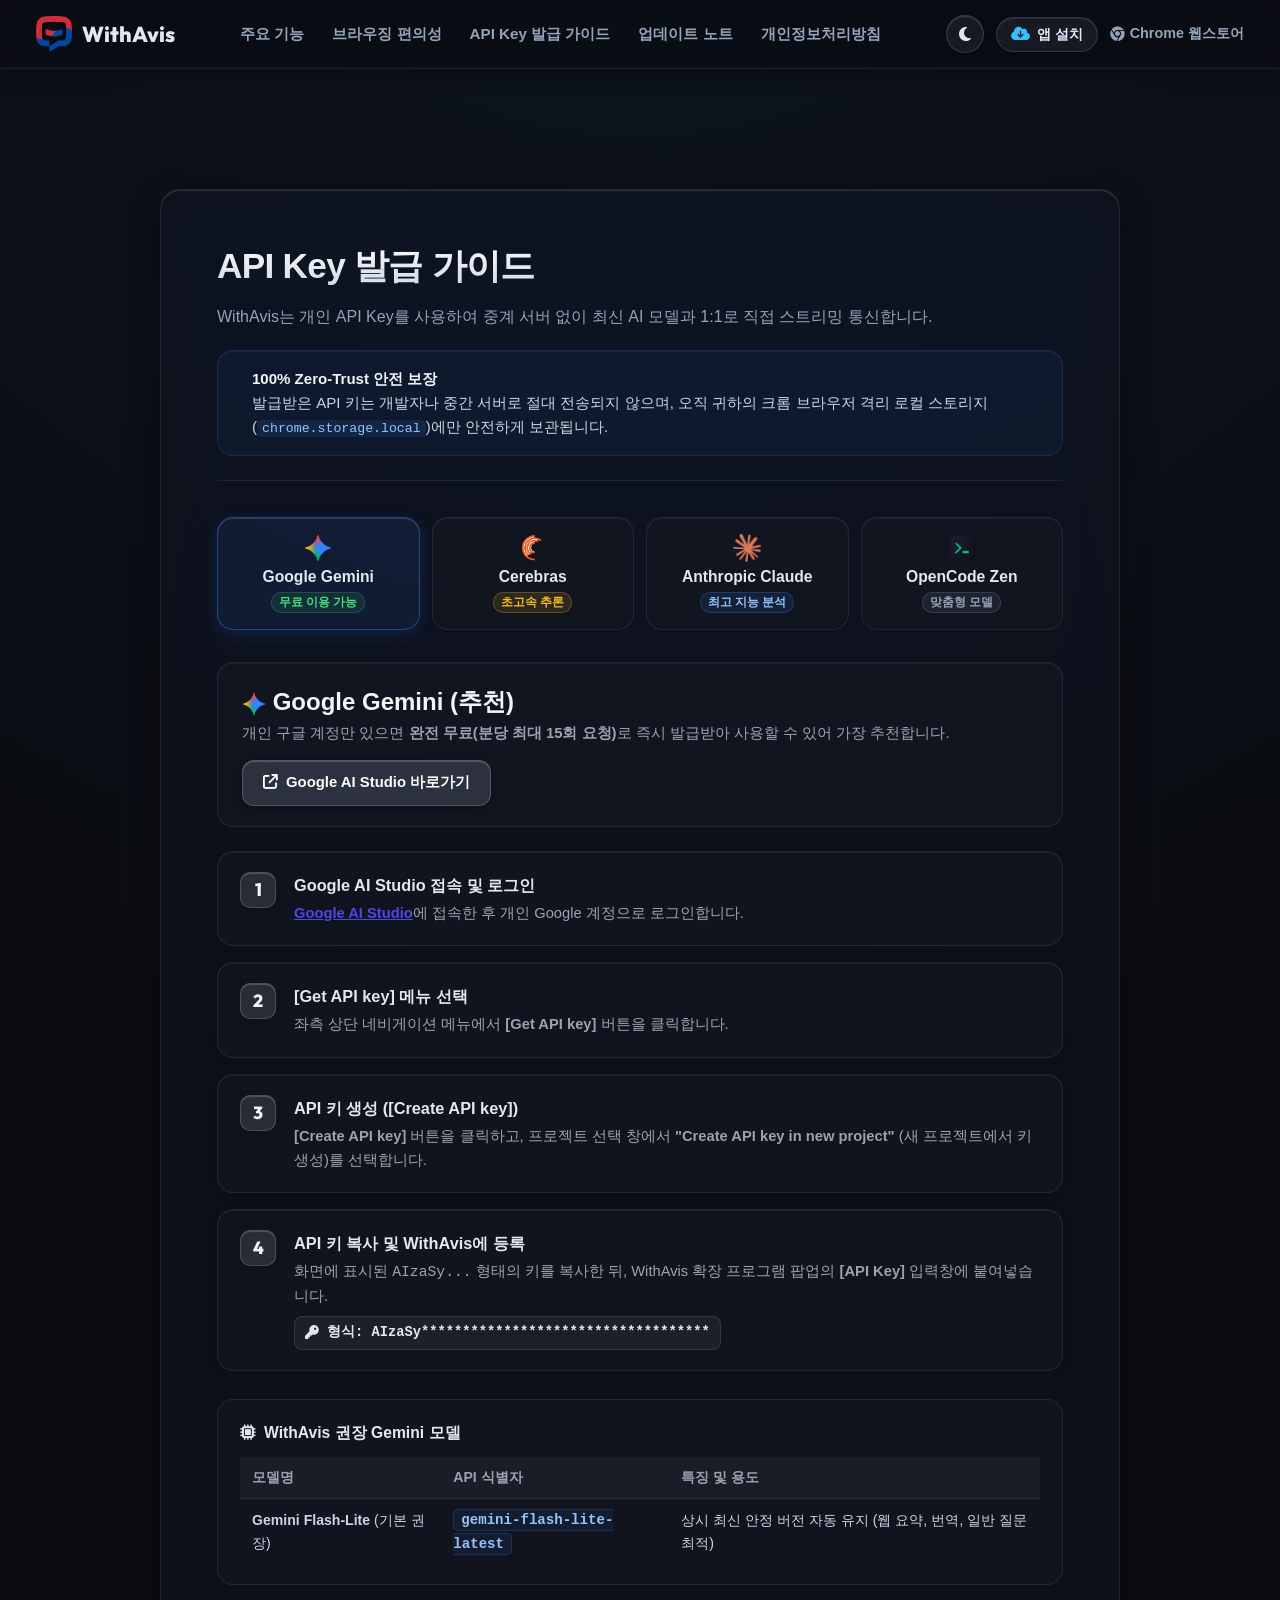
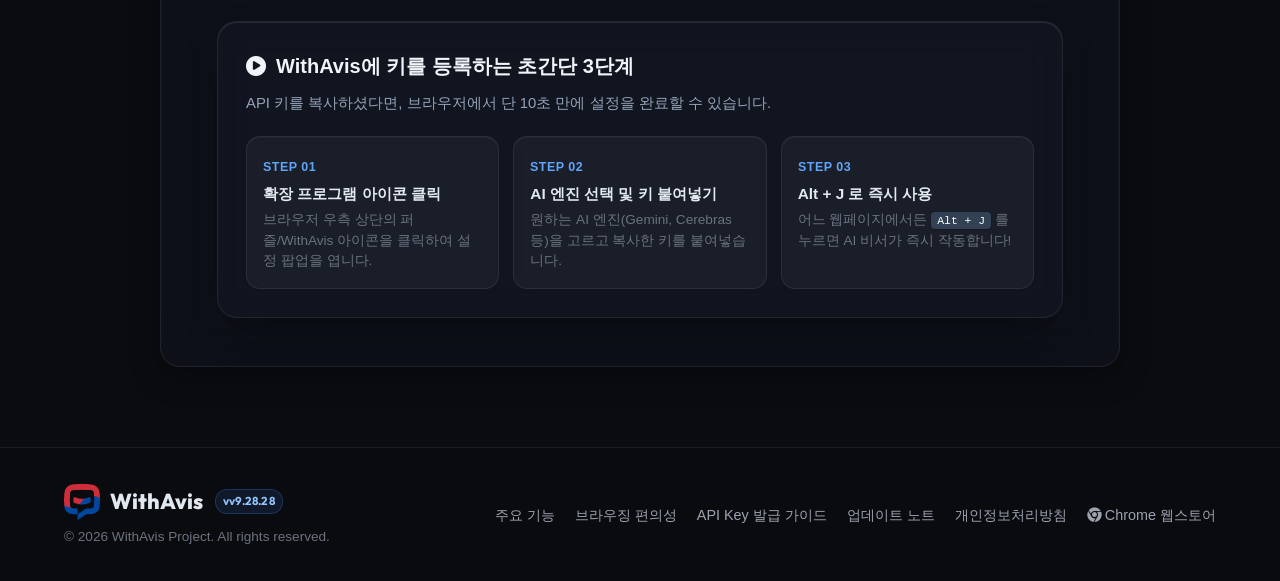
==== commit b38e25d2: "chore(release): v9.28.28 웹사이트 리소스 릴리즈 동기화" ====
--- a/api-guide.html
+++ b/api-guide.html
@@ -28,16 +28,16 @@
     <link rel="stylesheet" href="https://cdnjs.cloudflare.com/ajax/libs/font-awesome/6.4.0/css/all.min.css">
 
     <!-- Favicon & PWA Icons -->
-    <link rel="icon" type="image/png" sizes="16x16" href="./assets/icon16.png?v=9.28.27">
-    <link rel="icon" type="image/png" sizes="48x48" href="./assets/icon48.png?v=9.28.27">
-    <link rel="icon" type="image/png" sizes="192x192" href="./assets/icon192.png?v=9.28.27">
-    <link rel="icon" type="image/png" sizes="512x512" href="./assets/icon512.png?v=9.28.27">
-    <link rel="apple-touch-icon" href="./assets/apple-touch-icon.png?v=9.28.27">
-    <link rel="apple-touch-icon" sizes="180x180" href="./assets/apple-touch-icon.png?v=9.28.27">
-    <link rel="apple-touch-icon" sizes="152x152" href="./assets/apple-touch-icon.png?v=9.28.27">
-    <link rel="apple-touch-icon" sizes="120x120" href="./assets/apple-touch-icon.png?v=9.28.27">
-    <link rel="apple-touch-icon-precomposed" href="./assets/apple-touch-icon.png?v=9.28.27">
-    <link rel="manifest" href="./manifest.json?v=9.28.27">
+    <link rel="icon" type="image/png" sizes="16x16" href="./assets/icon16.png?v=9.28.28">
+    <link rel="icon" type="image/png" sizes="48x48" href="./assets/icon48.png?v=9.28.28">
+    <link rel="icon" type="image/png" sizes="192x192" href="./assets/icon192.png?v=9.28.28">
+    <link rel="icon" type="image/png" sizes="512x512" href="./assets/icon512.png?v=9.28.28">
+    <link rel="apple-touch-icon" href="./assets/apple-touch-icon.png?v=9.28.28">
+    <link rel="apple-touch-icon" sizes="180x180" href="./assets/apple-touch-icon.png?v=9.28.28">
+    <link rel="apple-touch-icon" sizes="152x152" href="./assets/apple-touch-icon.png?v=9.28.28">
+    <link rel="apple-touch-icon" sizes="120x120" href="./assets/apple-touch-icon.png?v=9.28.28">
+    <link rel="apple-touch-icon-precomposed" href="./assets/apple-touch-icon.png?v=9.28.28">
+    <link rel="manifest" href="./manifest.json?v=9.28.28">
     <meta name="theme-color" content="#0a0c10" media="(prefers-color-scheme: dark)">
     <meta name="theme-color" content="#f8fafc" media="(prefers-color-scheme: light)">
     <meta name="mobile-web-app-capable" content="yes">
@@ -46,10 +46,10 @@
     <meta name="apple-mobile-web-app-title" content="WithAvis">
     <meta name="application-name" content="WithAvis">
     <meta name="msapplication-TileColor" content="#0a0b0e">
-    <meta name="msapplication-TileImage" content="./assets/icon192.png?v=9.28.27">
+    <meta name="msapplication-TileImage" content="./assets/icon192.png?v=9.28.28">
 
     <!-- Stylesheet -->
-    <link rel="stylesheet" href="styles.css?v=9.28.27">
+    <link rel="stylesheet" href="styles.css?v=9.28.28">
 
 </head>
 
@@ -459,7 +459,7 @@
         });
     </script>
     <!-- Shared Navigation -->
-    <script src="site-nav.js?v=9.28.27"></script>
+    <script src="site-nav.js?v=9.28.28"></script>
 </body>
 
 </html>
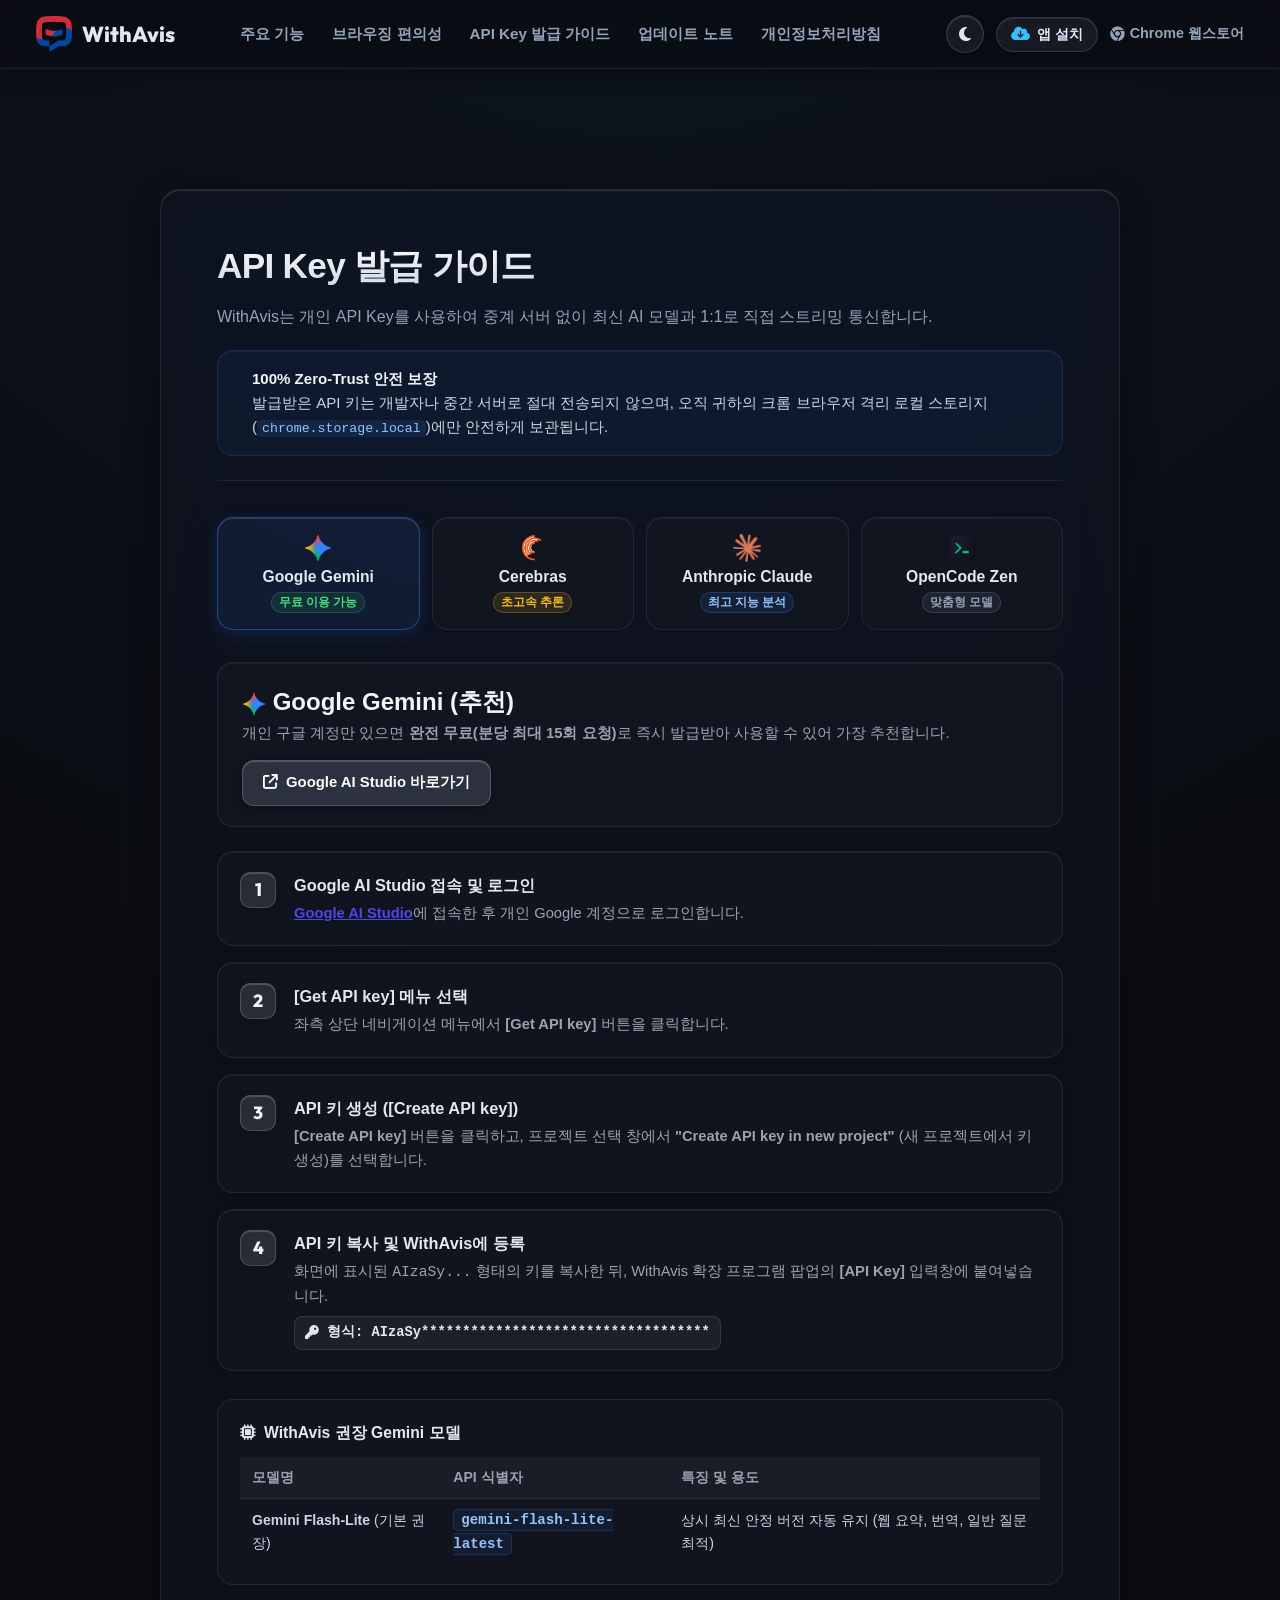
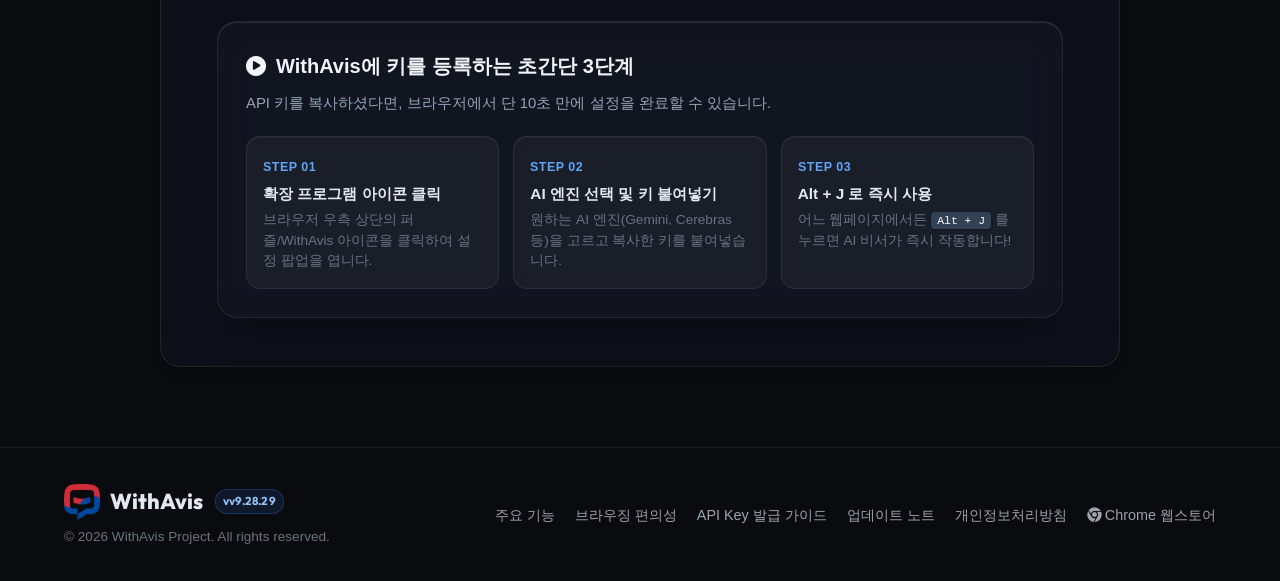
==== commit 82f7beac: "chore(release): v9.28.29 웹사이트 리소스 릴리즈 동기화" ====
--- a/api-guide.html
+++ b/api-guide.html
@@ -28,16 +28,16 @@
     <link rel="stylesheet" href="https://cdnjs.cloudflare.com/ajax/libs/font-awesome/6.4.0/css/all.min.css">
 
     <!-- Favicon & PWA Icons -->
-    <link rel="icon" type="image/png" sizes="16x16" href="./assets/icon16.png?v=9.28.28">
-    <link rel="icon" type="image/png" sizes="48x48" href="./assets/icon48.png?v=9.28.28">
-    <link rel="icon" type="image/png" sizes="192x192" href="./assets/icon192.png?v=9.28.28">
-    <link rel="icon" type="image/png" sizes="512x512" href="./assets/icon512.png?v=9.28.28">
-    <link rel="apple-touch-icon" href="./assets/apple-touch-icon.png?v=9.28.28">
-    <link rel="apple-touch-icon" sizes="180x180" href="./assets/apple-touch-icon.png?v=9.28.28">
-    <link rel="apple-touch-icon" sizes="152x152" href="./assets/apple-touch-icon.png?v=9.28.28">
-    <link rel="apple-touch-icon" sizes="120x120" href="./assets/apple-touch-icon.png?v=9.28.28">
-    <link rel="apple-touch-icon-precomposed" href="./assets/apple-touch-icon.png?v=9.28.28">
-    <link rel="manifest" href="./manifest.json?v=9.28.28">
+    <link rel="icon" type="image/png" sizes="16x16" href="./assets/icon16.png?v=9.28.29">
+    <link rel="icon" type="image/png" sizes="48x48" href="./assets/icon48.png?v=9.28.29">
+    <link rel="icon" type="image/png" sizes="192x192" href="./assets/icon192.png?v=9.28.29">
+    <link rel="icon" type="image/png" sizes="512x512" href="./assets/icon512.png?v=9.28.29">
+    <link rel="apple-touch-icon" href="./assets/apple-touch-icon.png?v=9.28.29">
+    <link rel="apple-touch-icon" sizes="180x180" href="./assets/apple-touch-icon.png?v=9.28.29">
+    <link rel="apple-touch-icon" sizes="152x152" href="./assets/apple-touch-icon.png?v=9.28.29">
+    <link rel="apple-touch-icon" sizes="120x120" href="./assets/apple-touch-icon.png?v=9.28.29">
+    <link rel="apple-touch-icon-precomposed" href="./assets/apple-touch-icon.png?v=9.28.29">
+    <link rel="manifest" href="./manifest.json?v=9.28.29">
     <meta name="theme-color" content="#0a0c10" media="(prefers-color-scheme: dark)">
     <meta name="theme-color" content="#f8fafc" media="(prefers-color-scheme: light)">
     <meta name="mobile-web-app-capable" content="yes">
@@ -46,10 +46,10 @@
     <meta name="apple-mobile-web-app-title" content="WithAvis">
     <meta name="application-name" content="WithAvis">
     <meta name="msapplication-TileColor" content="#0a0b0e">
-    <meta name="msapplication-TileImage" content="./assets/icon192.png?v=9.28.28">
+    <meta name="msapplication-TileImage" content="./assets/icon192.png?v=9.28.29">
 
     <!-- Stylesheet -->
-    <link rel="stylesheet" href="styles.css?v=9.28.28">
+    <link rel="stylesheet" href="styles.css?v=9.28.29">
 
 </head>
 
@@ -459,7 +459,7 @@
         });
     </script>
     <!-- Shared Navigation -->
-    <script src="site-nav.js?v=9.28.28"></script>
+    <script src="site-nav.js?v=9.28.29"></script>
 </body>
 
 </html>
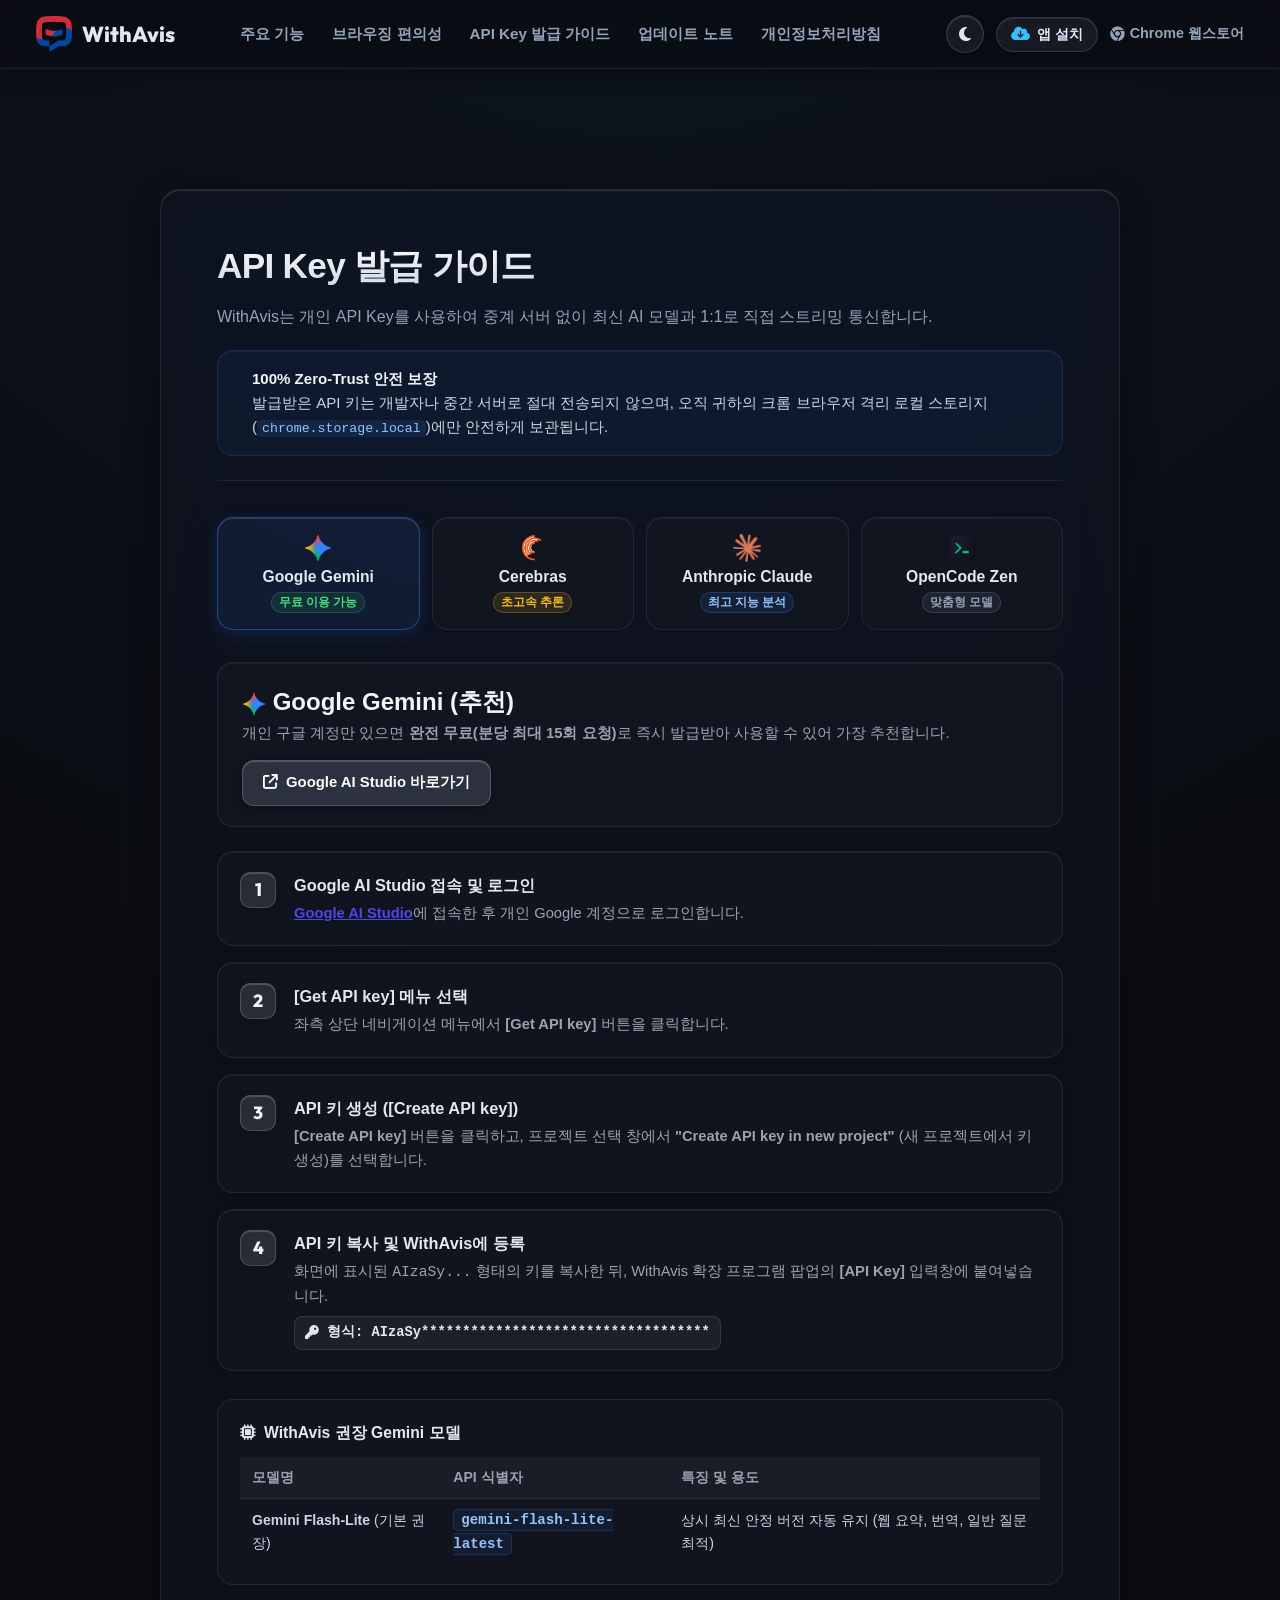
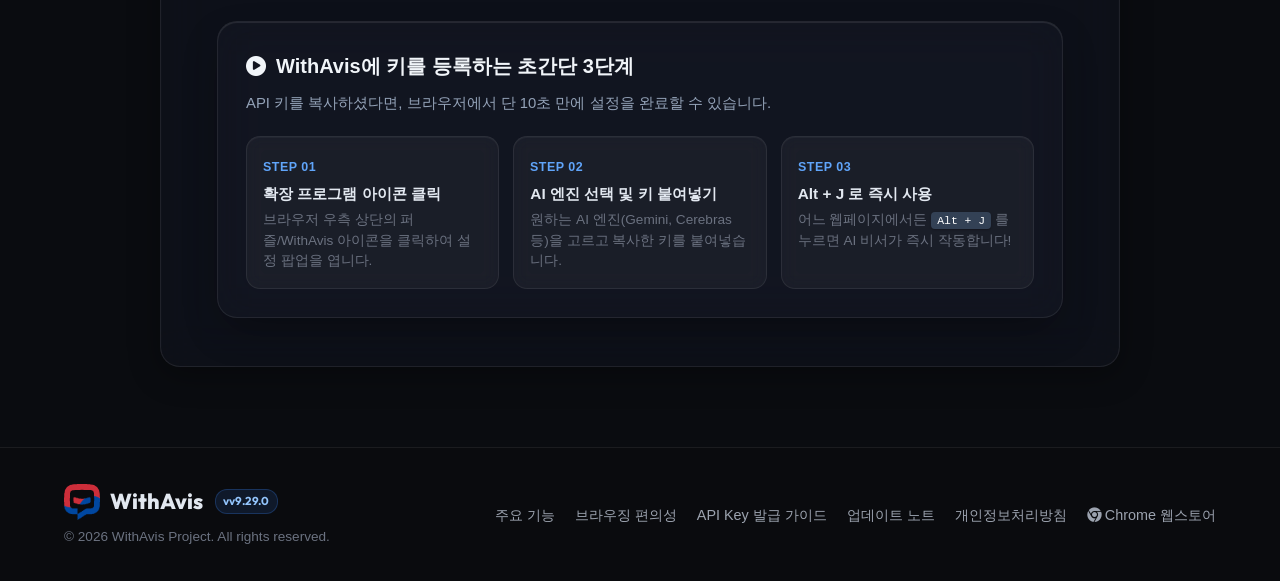
==== commit e7c268e5: "chore(release): v9.29.0 웹사이트 리소스 릴리즈 동기화" ====
--- a/api-guide.html
+++ b/api-guide.html
@@ -28,16 +28,16 @@
     <link rel="stylesheet" href="https://cdnjs.cloudflare.com/ajax/libs/font-awesome/6.4.0/css/all.min.css">
 
     <!-- Favicon & PWA Icons -->
-    <link rel="icon" type="image/png" sizes="16x16" href="./assets/icon16.png?v=9.28.29">
-    <link rel="icon" type="image/png" sizes="48x48" href="./assets/icon48.png?v=9.28.29">
-    <link rel="icon" type="image/png" sizes="192x192" href="./assets/icon192.png?v=9.28.29">
-    <link rel="icon" type="image/png" sizes="512x512" href="./assets/icon512.png?v=9.28.29">
-    <link rel="apple-touch-icon" href="./assets/apple-touch-icon.png?v=9.28.29">
-    <link rel="apple-touch-icon" sizes="180x180" href="./assets/apple-touch-icon.png?v=9.28.29">
-    <link rel="apple-touch-icon" sizes="152x152" href="./assets/apple-touch-icon.png?v=9.28.29">
-    <link rel="apple-touch-icon" sizes="120x120" href="./assets/apple-touch-icon.png?v=9.28.29">
-    <link rel="apple-touch-icon-precomposed" href="./assets/apple-touch-icon.png?v=9.28.29">
-    <link rel="manifest" href="./manifest.json?v=9.28.29">
+    <link rel="icon" type="image/png" sizes="16x16" href="./assets/icon16.png?v=9.29.0">
+    <link rel="icon" type="image/png" sizes="48x48" href="./assets/icon48.png?v=9.29.0">
+    <link rel="icon" type="image/png" sizes="192x192" href="./assets/icon192.png?v=9.29.0">
+    <link rel="icon" type="image/png" sizes="512x512" href="./assets/icon512.png?v=9.29.0">
+    <link rel="apple-touch-icon" href="./assets/apple-touch-icon.png?v=9.29.0">
+    <link rel="apple-touch-icon" sizes="180x180" href="./assets/apple-touch-icon.png?v=9.29.0">
+    <link rel="apple-touch-icon" sizes="152x152" href="./assets/apple-touch-icon.png?v=9.29.0">
+    <link rel="apple-touch-icon" sizes="120x120" href="./assets/apple-touch-icon.png?v=9.29.0">
+    <link rel="apple-touch-icon-precomposed" href="./assets/apple-touch-icon.png?v=9.29.0">
+    <link rel="manifest" href="./manifest.json?v=9.29.0">
     <meta name="theme-color" content="#0a0c10" media="(prefers-color-scheme: dark)">
     <meta name="theme-color" content="#f8fafc" media="(prefers-color-scheme: light)">
     <meta name="mobile-web-app-capable" content="yes">
@@ -46,10 +46,10 @@
     <meta name="apple-mobile-web-app-title" content="WithAvis">
     <meta name="application-name" content="WithAvis">
     <meta name="msapplication-TileColor" content="#0a0b0e">
-    <meta name="msapplication-TileImage" content="./assets/icon192.png?v=9.28.29">
+    <meta name="msapplication-TileImage" content="./assets/icon192.png?v=9.29.0">
 
     <!-- Stylesheet -->
-    <link rel="stylesheet" href="styles.css?v=9.28.29">
+    <link rel="stylesheet" href="styles.css?v=9.29.0">
 
 </head>
 
@@ -459,7 +459,7 @@
         });
     </script>
     <!-- Shared Navigation -->
-    <script src="site-nav.js?v=9.28.29"></script>
+    <script src="site-nav.js?v=9.29.0"></script>
 </body>
 
 </html>
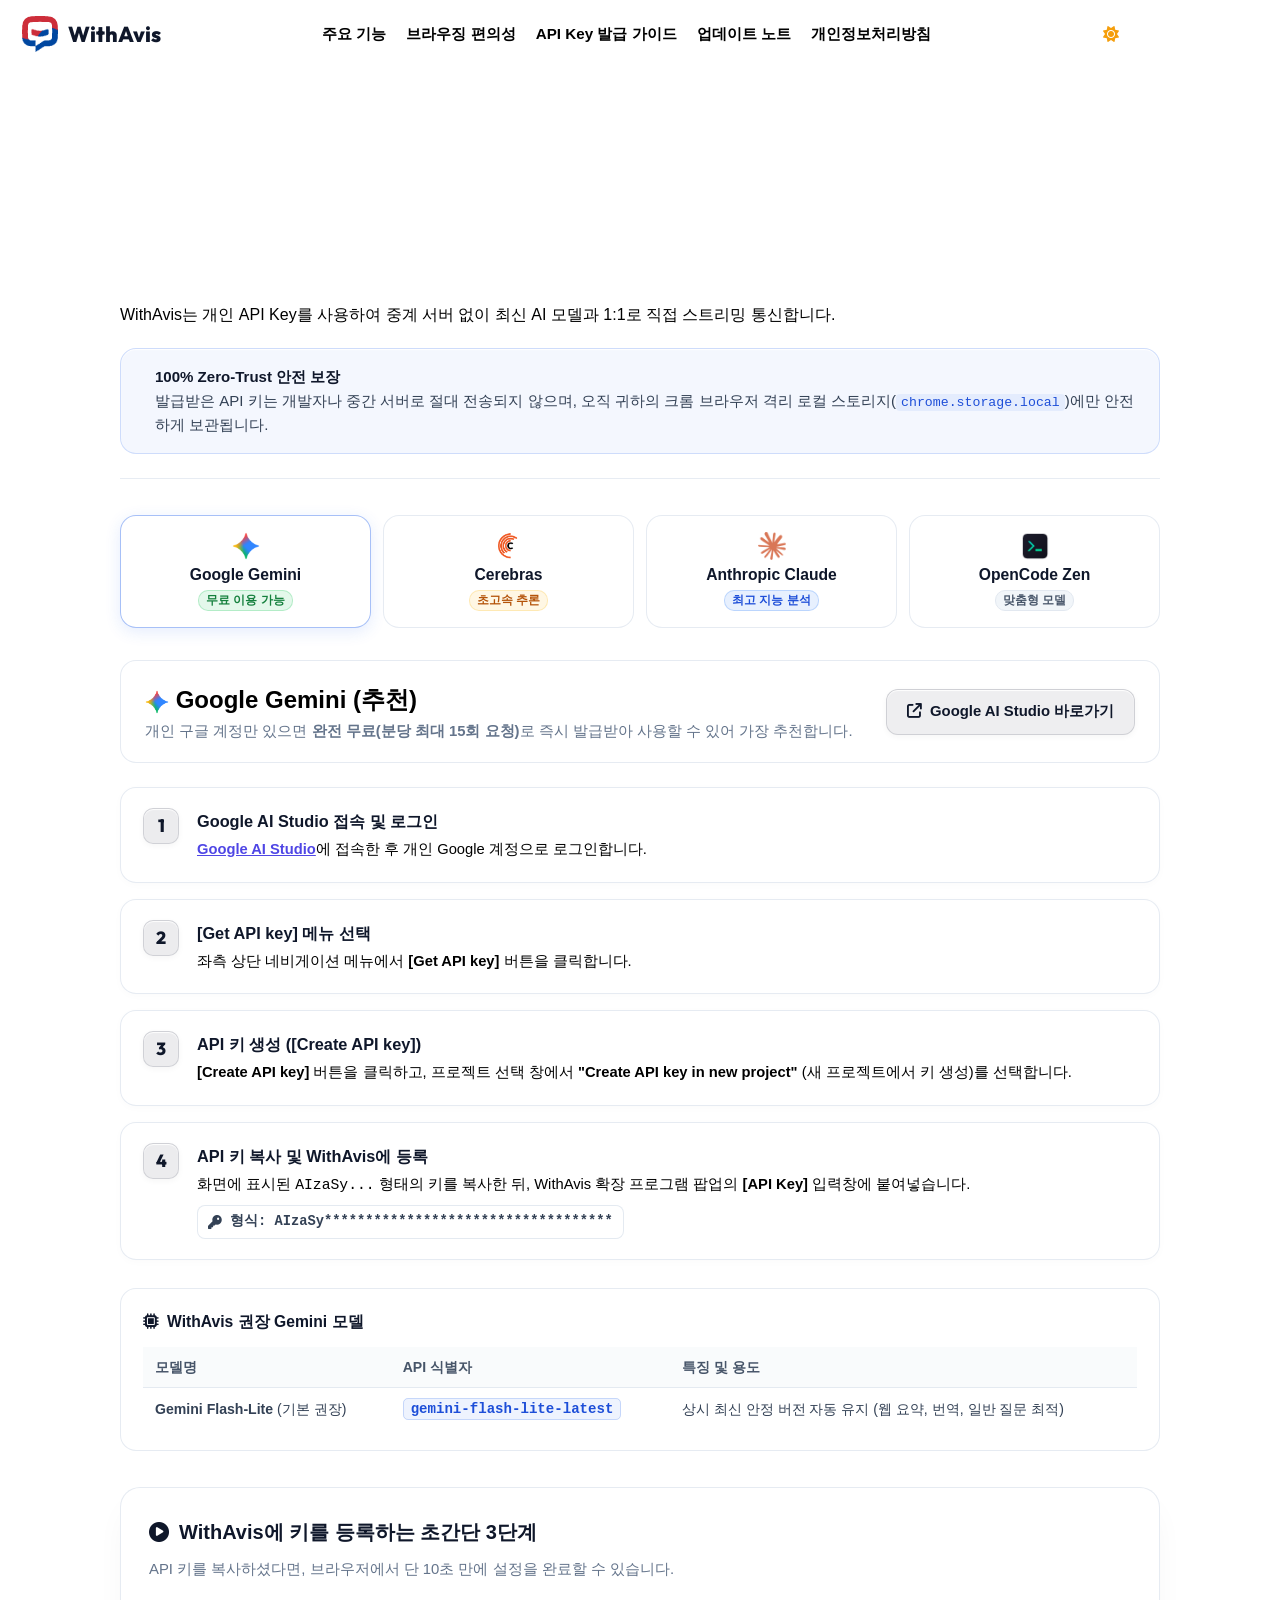
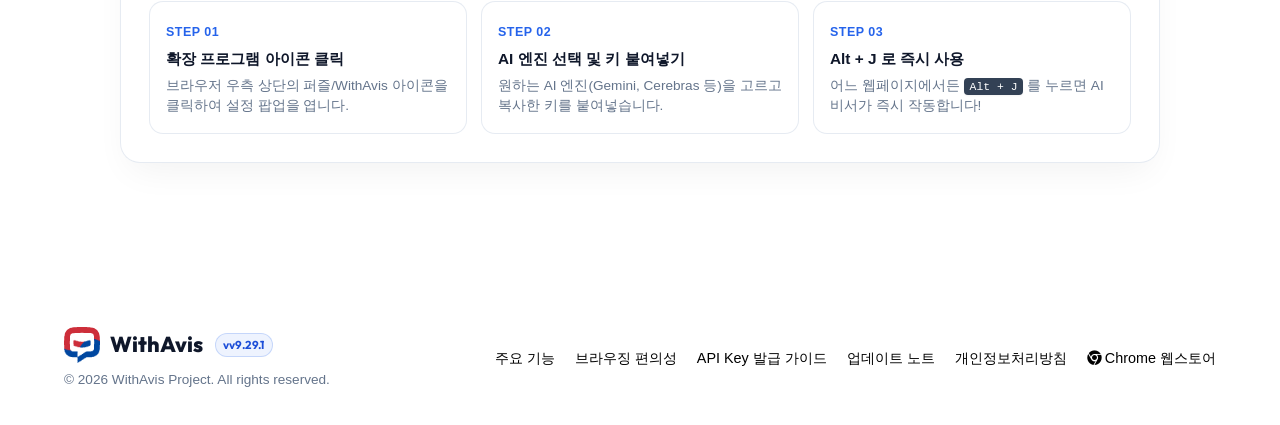
==== commit c4a2ba18: "chore(release): v9.29.1 웹사이트 리소스 릴리즈 동기화" ====
--- a/api-guide.html
+++ b/api-guide.html
@@ -28,16 +28,16 @@
     <link rel="stylesheet" href="https://cdnjs.cloudflare.com/ajax/libs/font-awesome/6.4.0/css/all.min.css">
 
     <!-- Favicon & PWA Icons -->
-    <link rel="icon" type="image/png" sizes="16x16" href="./assets/icon16.png?v=9.29.0">
-    <link rel="icon" type="image/png" sizes="48x48" href="./assets/icon48.png?v=9.29.0">
-    <link rel="icon" type="image/png" sizes="192x192" href="./assets/icon192.png?v=9.29.0">
-    <link rel="icon" type="image/png" sizes="512x512" href="./assets/icon512.png?v=9.29.0">
-    <link rel="apple-touch-icon" href="./assets/apple-touch-icon.png?v=9.29.0">
-    <link rel="apple-touch-icon" sizes="180x180" href="./assets/apple-touch-icon.png?v=9.29.0">
-    <link rel="apple-touch-icon" sizes="152x152" href="./assets/apple-touch-icon.png?v=9.29.0">
-    <link rel="apple-touch-icon" sizes="120x120" href="./assets/apple-touch-icon.png?v=9.29.0">
-    <link rel="apple-touch-icon-precomposed" href="./assets/apple-touch-icon.png?v=9.29.0">
-    <link rel="manifest" href="./manifest.json?v=9.29.0">
+    <link rel="icon" type="image/png" sizes="16x16" href="./assets/icon16.png?v=9.29.1">
+    <link rel="icon" type="image/png" sizes="48x48" href="./assets/icon48.png?v=9.29.1">
+    <link rel="icon" type="image/png" sizes="192x192" href="./assets/icon192.png?v=9.29.1">
+    <link rel="icon" type="image/png" sizes="512x512" href="./assets/icon512.png?v=9.29.1">
+    <link rel="apple-touch-icon" href="./assets/apple-touch-icon.png?v=9.29.1">
+    <link rel="apple-touch-icon" sizes="180x180" href="./assets/apple-touch-icon.png?v=9.29.1">
+    <link rel="apple-touch-icon" sizes="152x152" href="./assets/apple-touch-icon.png?v=9.29.1">
+    <link rel="apple-touch-icon" sizes="120x120" href="./assets/apple-touch-icon.png?v=9.29.1">
+    <link rel="apple-touch-icon-precomposed" href="./assets/apple-touch-icon.png?v=9.29.1">
+    <link rel="manifest" href="./manifest.json?v=9.29.1">
     <meta name="theme-color" content="#0a0c10" media="(prefers-color-scheme: dark)">
     <meta name="theme-color" content="#f8fafc" media="(prefers-color-scheme: light)">
     <meta name="mobile-web-app-capable" content="yes">
@@ -46,10 +46,10 @@
     <meta name="apple-mobile-web-app-title" content="WithAvis">
     <meta name="application-name" content="WithAvis">
     <meta name="msapplication-TileColor" content="#0a0b0e">
-    <meta name="msapplication-TileImage" content="./assets/icon192.png?v=9.29.0">
+    <meta name="msapplication-TileImage" content="./assets/icon192.png?v=9.29.1">
 
     <!-- Stylesheet -->
-    <link rel="stylesheet" href="styles.css?v=9.29.0">
+    <link rel="stylesheet" href="styles.css?v=9.29.1">
 
 </head>
 
@@ -459,7 +459,7 @@
         });
     </script>
     <!-- Shared Navigation -->
-    <script src="site-nav.js?v=9.29.0"></script>
+    <script src="site-nav.js?v=9.29.1"></script>
 </body>
 
 </html>
--- a/styles.css
+++ b/styles.css
@@ -1,6 +1,7 @@
 /* ═══════════════════════════════════════════════════════════════════
-   WithAvis Landing Page — Ultra-Transparent Liquid Glass (Linear / WWDC25 스타일)
+   WithAvis Landing Page — Ambient Glass Unified Theme
    ═══════════════════════════════════════════════════════════════════ */
+@import url("https://leejhn.github.io/theme.css");
 
 :root {
     /* ── Liquid Glass Dark 베이스 ── */
@@ -3518,3 +3519,367 @@
         border-radius: 50%;
     }
 }
+
+/* ═══════════════════════════════════════════════════════════════════
+   Ambient Glass Unified Theme Override (Synced with theme.css)
+   ═══════════════════════════════════════════════════════════════════ */
+
+html:not([data-theme="black"]),
+html[data-theme="light"],
+html[data-theme="black"] {
+    --bg-base: var(--color-bg-base);
+    --bg-surface: var(--color-surface-floating);
+    --bg-card: var(--color-surface);
+    --text-main: var(--color-text-primary);
+    --text-muted: var(--color-text-secondary);
+    --primary: var(--color-avis);
+    --primary-glow: var(--color-avis-soft);
+}
+
+html:not([data-theme="black"]) body,
+html[data-theme="light"] body,
+html[data-theme="black"] body {
+    background: var(--color-bg-gradient);
+    background-attachment: fixed;
+    color: var(--color-text-primary);
+    font-family: "Pretendard", -apple-system, BlinkMacSystemFont, "Segoe UI", Roboto, "Helvetica Neue", Arial, sans-serif;
+}
+
+/* Floating Pill Navbar */
+html:not([data-theme="black"]) .navbar,
+html[data-theme="light"] .navbar,
+html[data-theme="black"] .navbar {
+    position: sticky;
+    top: var(--space-4);
+    width: calc(100% - 48px);
+    max-width: 1152px;
+    margin: var(--space-4) auto 0;
+    border-radius: var(--radius-pill);
+    background: var(--color-surface-floating);
+    backdrop-filter: var(--blur-surface);
+    -webkit-backdrop-filter: var(--blur-surface);
+    border: 1px solid var(--color-border-glass);
+    box-shadow: var(--shadow-floating);
+    border-bottom: 1px solid var(--color-border-glass);
+}
+
+/* Header-Content Width Alignment */
+.hero-container {
+    max-width: 1200px;
+}
+
+.guide-card,
+.changelog-card,
+.privacy-card {
+    max-width: 100%;
+}
+
+html:not([data-theme="black"]) .navbar .nav-container,
+html[data-theme="light"] .navbar .nav-container,
+html[data-theme="black"] .navbar .nav-container {
+    width: 100%;
+    max-width: 100%;
+    padding: 10px 22px;
+    gap: 14px;
+}
+
+html:not([data-theme="black"]) .navbar .logo-text,
+html[data-theme="light"] .navbar .logo-text,
+html[data-theme="black"] .navbar .logo-text {
+    color: var(--color-text-primary);
+}
+
+html:not([data-theme="black"]) .navbar .nav-links,
+html[data-theme="light"] .navbar .nav-links,
+html[data-theme="black"] .navbar .nav-links {
+    gap: 20px;
+}
+
+html:not([data-theme="black"]) .navbar .nav-links a,
+html[data-theme="light"] .navbar .nav-links a,
+html[data-theme="black"] .navbar .nav-links a {
+    color: var(--color-text-secondary);
+    white-space: nowrap;
+}
+
+html:not([data-theme="black"]) .navbar .nav-links a:hover,
+html:not([data-theme="black"]) .navbar .nav-links a.active,
+html[data-theme="light"] .navbar .nav-links a:hover,
+html[data-theme="light"] .navbar .nav-links a.active {
+    color: var(--color-avis);
+}
+
+html[data-theme="black"] .navbar .nav-links a:hover,
+html[data-theme="black"] .navbar .nav-links a.active {
+    color: #93c5fd;
+}
+
+html:not([data-theme="black"]) .navbar .nav-actions,
+html[data-theme="light"] .navbar .nav-actions,
+html[data-theme="black"] .navbar .nav-actions {
+    gap: 8px;
+}
+
+html:not([data-theme="black"]) .navbar .theme-toggle-btn,
+html[data-theme="light"] .navbar .theme-toggle-btn,
+html[data-theme="black"] .navbar .theme-toggle-btn,
+html:not([data-theme="black"]) .navbar .pwa-install-btn,
+html[data-theme="light"] .navbar .pwa-install-btn,
+html[data-theme="black"] .navbar .pwa-install-btn {
+    background: var(--color-surface-inset);
+    border: 1px solid var(--color-border-subtle);
+    color: var(--color-text-secondary);
+    border-radius: var(--radius-pill);
+    box-shadow: none;
+}
+
+html:not([data-theme="black"]) .navbar .theme-toggle-btn:hover,
+html[data-theme="light"] .navbar .theme-toggle-btn:hover,
+html[data-theme="black"] .navbar .theme-toggle-btn:hover,
+html:not([data-theme="black"]) .navbar .pwa-install-btn:hover,
+html[data-theme="light"] .navbar .pwa-install-btn:hover,
+html[data-theme="black"] .navbar .pwa-install-btn:hover {
+    background: var(--color-surface-hover);
+    border-color: var(--color-border-glass);
+    color: var(--color-text-primary);
+}
+
+/* Extension-matched Cobalt Blue Store Link & Primary CTA */
+html:not([data-theme="black"]) .navbar .nav-store-link,
+html[data-theme="light"] .navbar .nav-store-link {
+    background: var(--color-avis-soft);
+    border: 1px solid var(--color-avis-border);
+    color: var(--color-avis);
+    border-radius: var(--radius-pill);
+    white-space: nowrap;
+}
+
+html[data-theme="black"] .navbar .nav-store-link {
+    background: var(--color-avis-soft);
+    border: 1px solid var(--color-avis-border);
+    color: #93c5fd;
+    border-radius: var(--radius-pill);
+    white-space: nowrap;
+}
+
+html:not([data-theme="black"]) .navbar .nav-store-link:hover,
+html[data-theme="light"] .navbar .nav-store-link:hover,
+html[data-theme="black"] .navbar .nav-store-link:hover {
+    background: var(--color-avis);
+    border-color: transparent;
+    color: #ffffff;
+}
+
+html:not([data-theme="black"]) .btn-primary,
+html[data-theme="light"] .btn-primary,
+html[data-theme="black"] .btn-primary {
+    background: linear-gradient(135deg, var(--color-avis) 0%, #1d4ed8 100%);
+    color: #ffffff !important;
+    border: 1px solid rgba(255, 255, 255, 0.18);
+    border-radius: var(--radius-control);
+    box-shadow: 0 4px 14px rgba(0, 71, 160, 0.28);
+    transition: transform var(--transition-quick), box-shadow var(--transition-quick), filter var(--transition-quick);
+}
+
+html:not([data-theme="black"]) .btn-primary:hover,
+html[data-theme="light"] .btn-primary:hover,
+html[data-theme="black"] .btn-primary:hover {
+    filter: brightness(1.06);
+    box-shadow: 0 6px 20px rgba(0, 71, 160, 0.36);
+    transform: translateY(-1px);
+}
+
+html:not([data-theme="black"]) .btn-primary *,
+html[data-theme="light"] .btn-primary *,
+html[data-theme="black"] .btn-primary * {
+    color: #ffffff !important;
+}
+
+/* Gradient Headings & Hero Elements (Light FOUC-safe + Black) */
+html:not([data-theme="black"]) .gradient-text,
+html[data-theme="light"] .gradient-text {
+    background: linear-gradient(135deg, var(--color-avis) 0%, #2563eb 60%, #0284c7 100%);
+    -webkit-background-clip: text;
+    -webkit-text-fill-color: transparent;
+    background-clip: text;
+}
+
+html[data-theme="black"] .gradient-text {
+    background: linear-gradient(135deg, #60a5fa 0%, #3b82f6 55%, #38bdf8 100%);
+    -webkit-background-clip: text;
+    -webkit-text-fill-color: transparent;
+    background-clip: text;
+}
+
+html:not([data-theme="black"]) .hero-title,
+html[data-theme="light"] .hero-title,
+html[data-theme="black"] .hero-title,
+html:not([data-theme="black"]) .changelog-header h1,
+html[data-theme="black"] .changelog-header h1,
+html:not([data-theme="black"]) .privacy-header h1,
+html[data-theme="black"] .privacy-header h1,
+html:not([data-theme="black"]) .guide-header h1,
+html[data-theme="black"] .guide-header h1 {
+    color: var(--color-text-primary);
+}
+
+html:not([data-theme="black"]) .hero-description,
+html[data-theme="black"] .hero-description,
+html:not([data-theme="black"]) .changelog-header p,
+html[data-theme="black"] .changelog-header p,
+html:not([data-theme="black"]) .guide-header p,
+html[data-theme="black"] .guide-header p {
+    color: var(--color-text-secondary);
+}
+
+html:not([data-theme="black"]) .hero-pill,
+html[data-theme="black"] .hero-pill {
+    background: var(--color-surface);
+    border: 1px solid var(--color-border-glass);
+    color: var(--color-text-secondary);
+    box-shadow: var(--shadow-subtle);
+}
+
+html:not([data-theme="black"]) .hero-pill .pill-dot,
+html[data-theme="black"] .hero-pill .pill-dot {
+    background: var(--color-avis);
+}
+
+/* Unified Card & Panel Surfaces (Light FOUC-safe + Black) */
+html:not([data-theme="black"]) .glass-card,
+html:not([data-theme="black"]) .stat-card,
+html:not([data-theme="black"]) .feature-card,
+html:not([data-theme="black"]) .mockup-card,
+html:not([data-theme="black"]) .changelog-card,
+html:not([data-theme="black"]) .privacy-card,
+html:not([data-theme="black"]) .guide-card,
+html:not([data-theme="black"]) .accordion-card,
+html[data-theme="black"] .glass-card,
+html[data-theme="black"] .stat-card,
+html[data-theme="black"] .feature-card,
+html[data-theme="black"] .mockup-card,
+html[data-theme="black"] .changelog-card,
+html[data-theme="black"] .privacy-card,
+html[data-theme="black"] .guide-card,
+html[data-theme="black"] .accordion-card {
+    background: var(--color-surface);
+    backdrop-filter: var(--blur-surface);
+    -webkit-backdrop-filter: var(--blur-surface);
+    border: 1px solid var(--color-border-glass);
+    border-radius: var(--radius-card);
+    box-shadow: var(--shadow-card);
+}
+
+html:not([data-theme="black"]) .glass-card:hover,
+html:not([data-theme="black"]) .feature-card:hover,
+html:not([data-theme="black"]) .accordion-card:hover,
+html[data-theme="black"] .glass-card:hover,
+html[data-theme="black"] .feature-card:hover,
+html[data-theme="black"] .accordion-card:hover {
+    background: var(--color-surface-hover);
+    box-shadow: var(--shadow-floating);
+}
+
+html:not([data-theme="black"]) .stat-num,
+html[data-theme="black"] .stat-num,
+html:not([data-theme="black"]) .feature-card h3,
+html[data-theme="black"] .feature-card h3,
+html:not([data-theme="black"]) .version-title,
+html[data-theme="black"] .version-title {
+    color: var(--color-text-primary);
+}
+
+html:not([data-theme="black"]) .stat-label,
+html[data-theme="black"] .stat-label,
+html:not([data-theme="black"]) .feature-card p,
+html[data-theme="black"] .feature-card p,
+html:not([data-theme="black"]) .version-summary,
+html[data-theme="black"] .version-summary,
+html:not([data-theme="black"]) .release-intro,
+html[data-theme="black"] .release-intro {
+    color: var(--color-text-secondary);
+}
+
+html[data-theme="black"] .mockup-header,
+html[data-theme="black"] .lang-tab-btn,
+html[data-theme="black"] .btn-toggle-all,
+html[data-theme="black"] .btn-load-more,
+html[data-theme="black"] .date-badge,
+html[data-theme="black"] .privacy-alert-banner {
+    background: var(--color-surface-inset);
+    border-color: var(--color-border-subtle);
+    color: var(--color-text-secondary);
+}
+
+html[data-theme="black"] .lang-tab-btn.active,
+html[data-theme="black"] .lang-tab-btn:hover,
+html[data-theme="black"] .btn-toggle-all:hover,
+html[data-theme="black"] .btn-load-more:hover {
+    background: var(--color-surface-hover);
+    color: var(--color-text-primary);
+    border-color: var(--color-border-glass);
+}
+
+html[data-theme="black"] .pwa-floating-banner,
+html[data-theme="black"] .pwa-modal-card,
+html[data-theme="black"] .pwa-toast {
+    background: var(--color-surface-floating);
+    backdrop-filter: var(--blur-surface);
+    -webkit-backdrop-filter: var(--blur-surface);
+    border-color: var(--color-border-glass);
+    color: var(--color-text-primary);
+    box-shadow: var(--shadow-floating);
+}
+
+html[data-theme="black"] .pwa-modal-footer {
+    background: var(--color-surface-inset);
+    border-top-color: var(--color-divider);
+}
+
+html[data-theme="black"] .pwa-banner-install-btn {
+    background: var(--color-avis);
+    color: #ffffff;
+}
+
+/* Unified Footer */
+html:not([data-theme="black"]) .footer,
+html[data-theme="light"] .footer,
+html[data-theme="black"] .footer {
+    background: transparent;
+    border-top: 1px solid var(--color-divider);
+    color: var(--color-text-muted);
+}
+
+/* Responsive Navbar Pill -> Rounded Card */
+@media (max-width: 960px) {
+    html:not([data-theme="black"]) .navbar,
+    html[data-theme="light"] .navbar,
+    html[data-theme="black"] .navbar {
+        border-radius: var(--radius-card);
+    }
+
+    html:not([data-theme="black"]) .navbar .nav-container,
+    html[data-theme="light"] .navbar .nav-container,
+    html[data-theme="black"] .navbar .nav-container {
+        flex-wrap: wrap;
+        padding: 10px 16px;
+        gap: 10px;
+    }
+}
+
+@media (max-width: 768px) {
+    html:not([data-theme="black"]) .navbar,
+    html[data-theme="light"] .navbar,
+    html[data-theme="black"] .navbar {
+        width: calc(100% - 48px);
+        top: var(--space-2);
+        margin-top: var(--space-2);
+        border-radius: var(--radius-card);
+    }
+
+    html:not([data-theme="black"]) .navbar .nav-actions,
+    html[data-theme="light"] .navbar .nav-actions,
+    html[data-theme="black"] .navbar .nav-actions {
+        flex-wrap: wrap;
+    }
+}
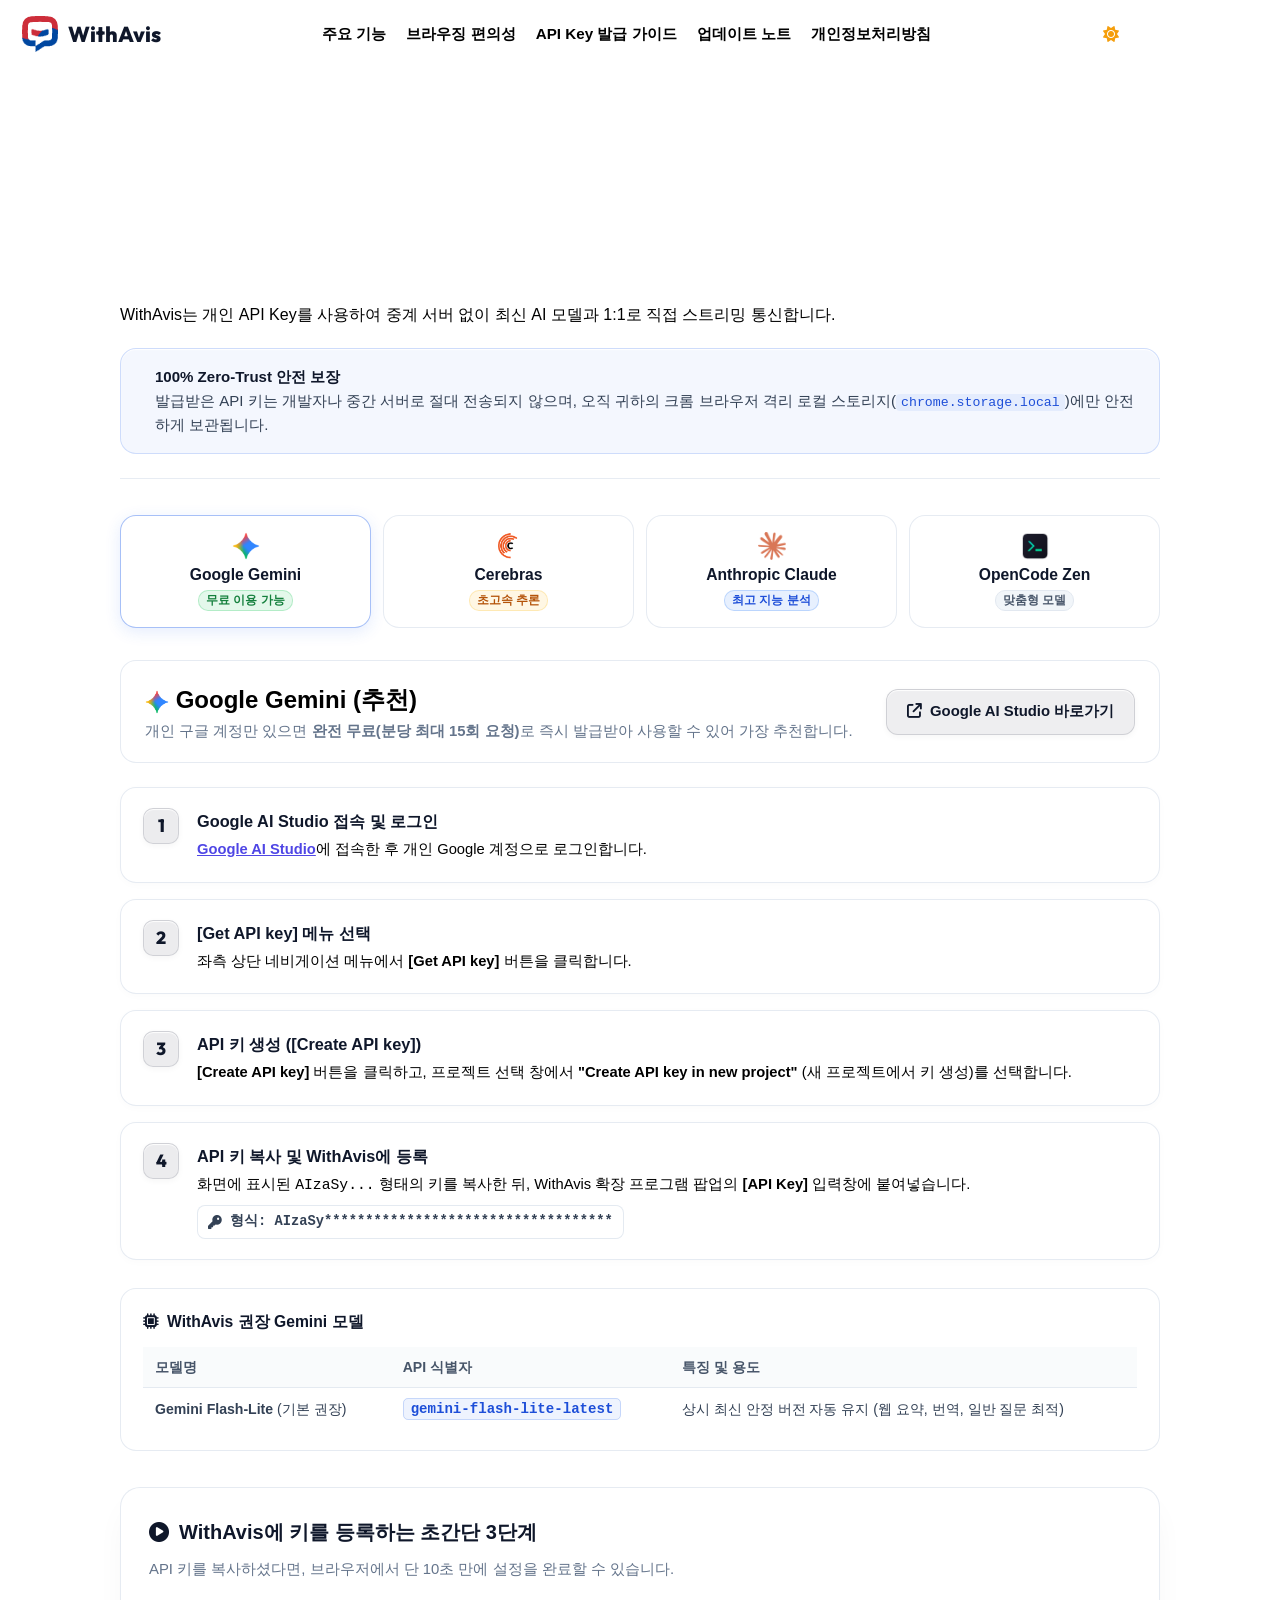
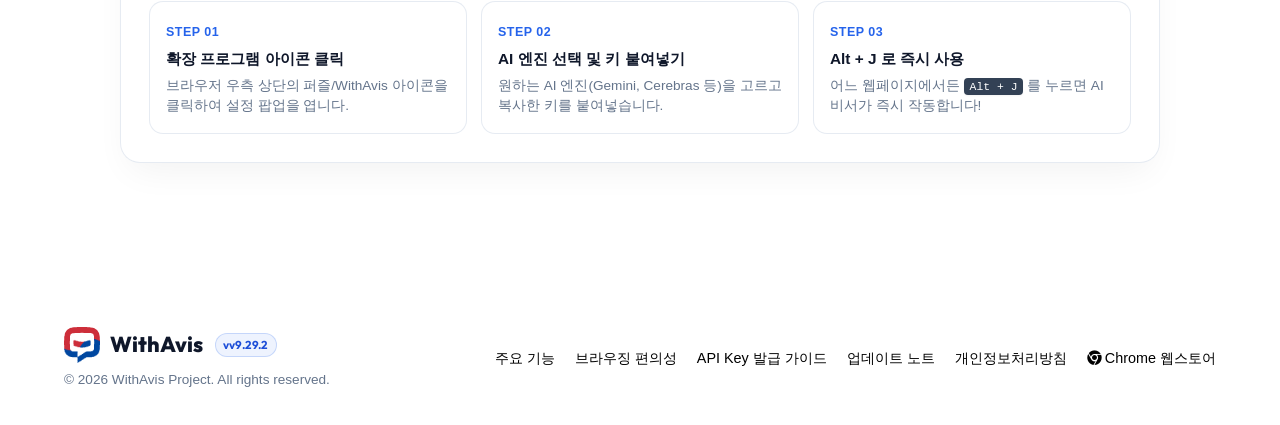
==== commit 5145d8a1: "chore(release): v9.29.2 웹사이트 리소스 릴리즈 동기화" ====
--- a/api-guide.html
+++ b/api-guide.html
@@ -28,16 +28,16 @@
     <link rel="stylesheet" href="https://cdnjs.cloudflare.com/ajax/libs/font-awesome/6.4.0/css/all.min.css">
 
     <!-- Favicon & PWA Icons -->
-    <link rel="icon" type="image/png" sizes="16x16" href="./assets/icon16.png?v=9.29.1">
-    <link rel="icon" type="image/png" sizes="48x48" href="./assets/icon48.png?v=9.29.1">
-    <link rel="icon" type="image/png" sizes="192x192" href="./assets/icon192.png?v=9.29.1">
-    <link rel="icon" type="image/png" sizes="512x512" href="./assets/icon512.png?v=9.29.1">
-    <link rel="apple-touch-icon" href="./assets/apple-touch-icon.png?v=9.29.1">
-    <link rel="apple-touch-icon" sizes="180x180" href="./assets/apple-touch-icon.png?v=9.29.1">
-    <link rel="apple-touch-icon" sizes="152x152" href="./assets/apple-touch-icon.png?v=9.29.1">
-    <link rel="apple-touch-icon" sizes="120x120" href="./assets/apple-touch-icon.png?v=9.29.1">
-    <link rel="apple-touch-icon-precomposed" href="./assets/apple-touch-icon.png?v=9.29.1">
-    <link rel="manifest" href="./manifest.json?v=9.29.1">
+    <link rel="icon" type="image/png" sizes="16x16" href="./assets/icon16.png?v=9.29.2">
+    <link rel="icon" type="image/png" sizes="48x48" href="./assets/icon48.png?v=9.29.2">
+    <link rel="icon" type="image/png" sizes="192x192" href="./assets/icon192.png?v=9.29.2">
+    <link rel="icon" type="image/png" sizes="512x512" href="./assets/icon512.png?v=9.29.2">
+    <link rel="apple-touch-icon" href="./assets/apple-touch-icon.png?v=9.29.2">
+    <link rel="apple-touch-icon" sizes="180x180" href="./assets/apple-touch-icon.png?v=9.29.2">
+    <link rel="apple-touch-icon" sizes="152x152" href="./assets/apple-touch-icon.png?v=9.29.2">
+    <link rel="apple-touch-icon" sizes="120x120" href="./assets/apple-touch-icon.png?v=9.29.2">
+    <link rel="apple-touch-icon-precomposed" href="./assets/apple-touch-icon.png?v=9.29.2">
+    <link rel="manifest" href="./manifest.json?v=9.29.2">
     <meta name="theme-color" content="#0a0c10" media="(prefers-color-scheme: dark)">
     <meta name="theme-color" content="#f8fafc" media="(prefers-color-scheme: light)">
     <meta name="mobile-web-app-capable" content="yes">
@@ -46,10 +46,10 @@
     <meta name="apple-mobile-web-app-title" content="WithAvis">
     <meta name="application-name" content="WithAvis">
     <meta name="msapplication-TileColor" content="#0a0b0e">
-    <meta name="msapplication-TileImage" content="./assets/icon192.png?v=9.29.1">
+    <meta name="msapplication-TileImage" content="./assets/icon192.png?v=9.29.2">
 
     <!-- Stylesheet -->
-    <link rel="stylesheet" href="styles.css?v=9.29.1">
+    <link rel="stylesheet" href="styles.css?v=9.29.2">
 
 </head>
 
@@ -459,7 +459,7 @@
         });
     </script>
     <!-- Shared Navigation -->
-    <script src="site-nav.js?v=9.29.1"></script>
+    <script src="site-nav.js?v=9.29.2"></script>
 </body>
 
 </html>
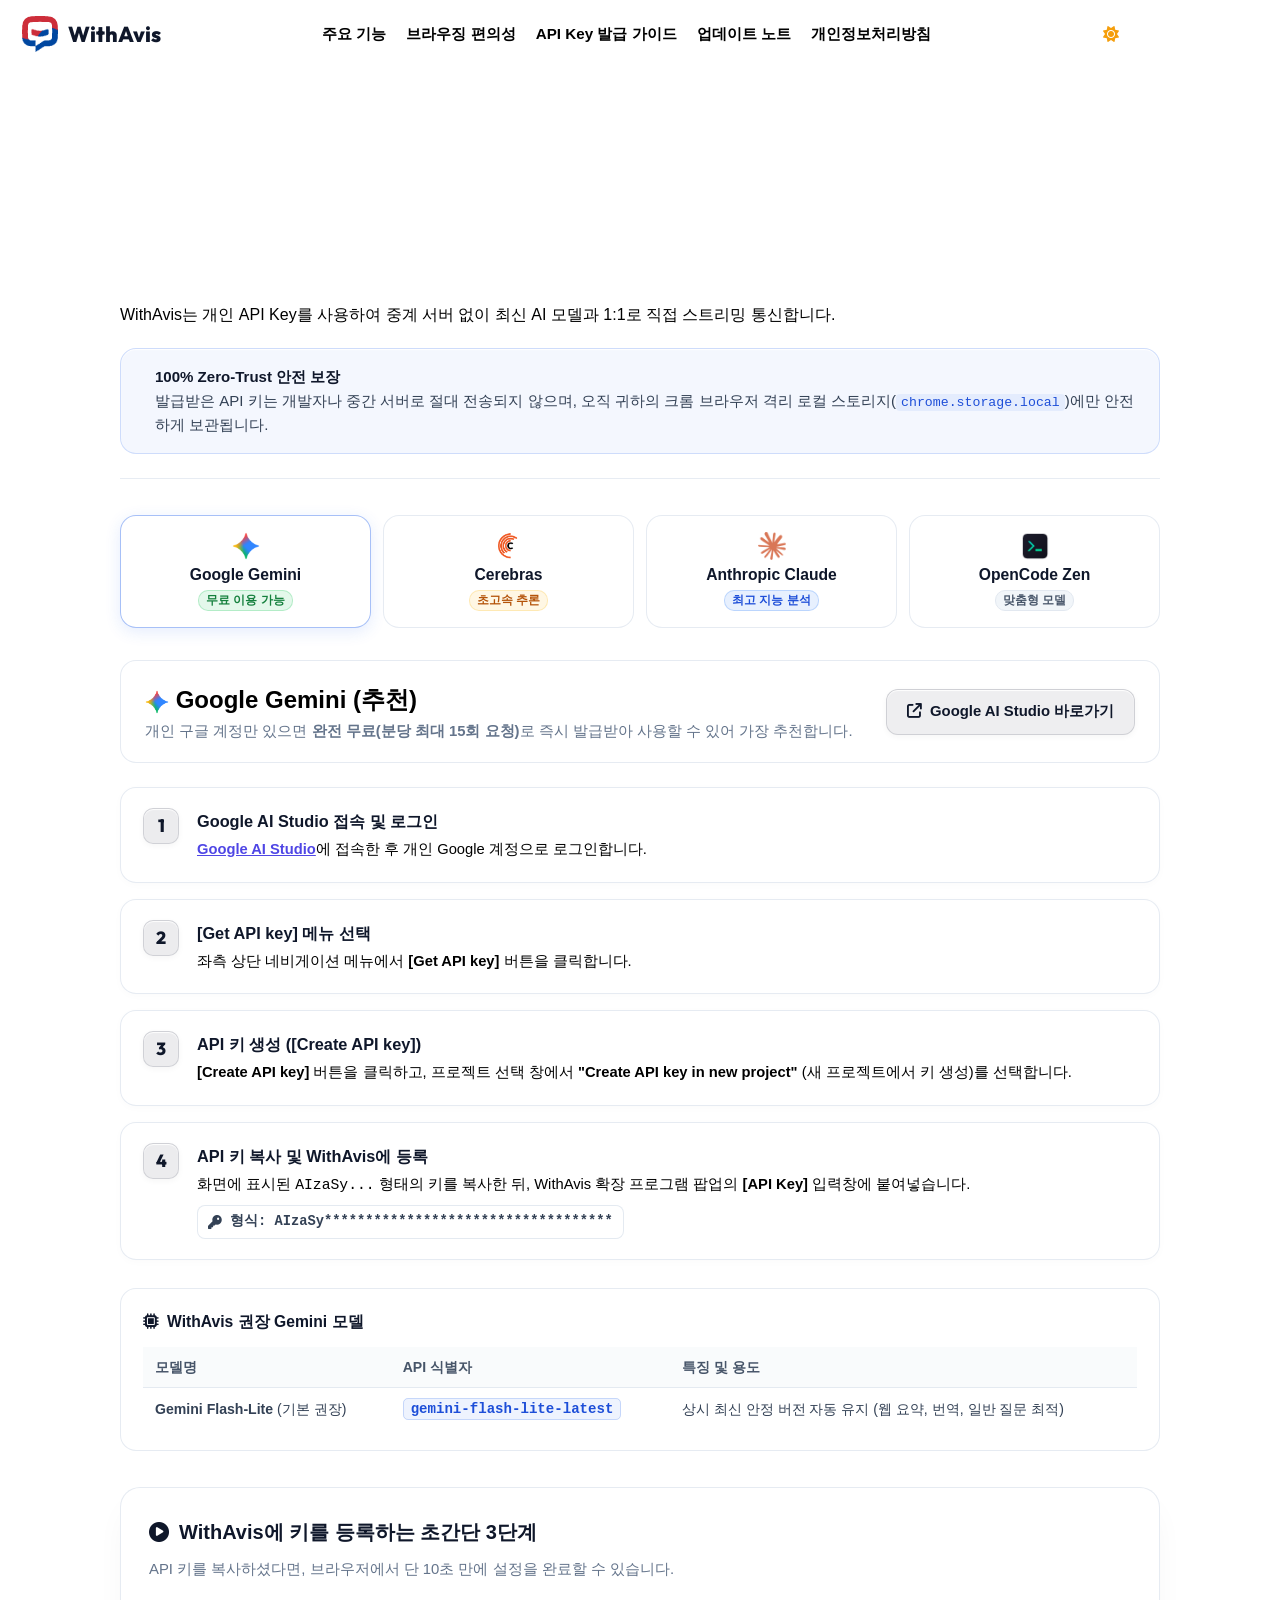
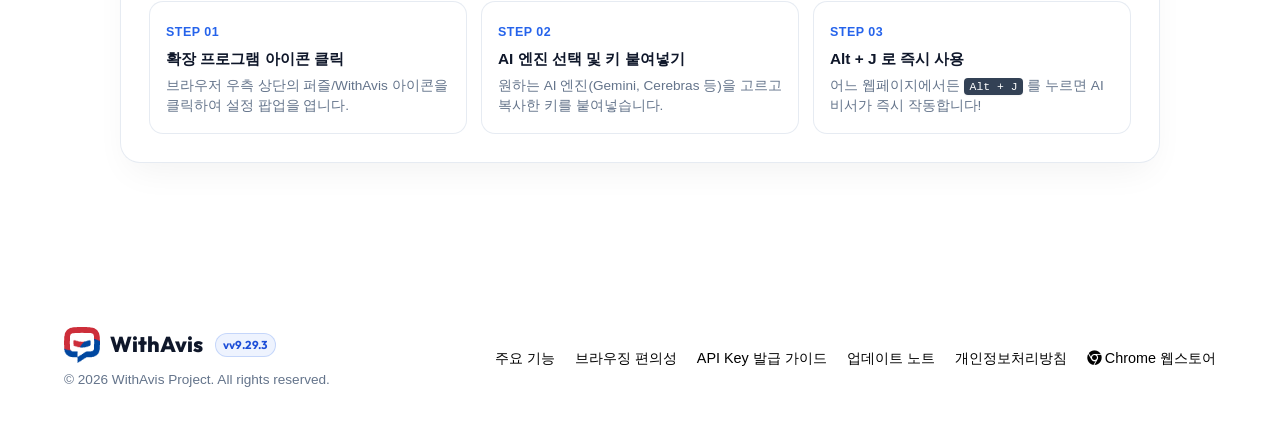
==== commit da250640: "chore(release): v9.29.3 웹사이트 리소스 릴리즈 동기화" ====
--- a/api-guide.html
+++ b/api-guide.html
@@ -28,16 +28,16 @@
     <link rel="stylesheet" href="https://cdnjs.cloudflare.com/ajax/libs/font-awesome/6.4.0/css/all.min.css">
 
     <!-- Favicon & PWA Icons -->
-    <link rel="icon" type="image/png" sizes="16x16" href="./assets/icon16.png?v=9.29.2">
-    <link rel="icon" type="image/png" sizes="48x48" href="./assets/icon48.png?v=9.29.2">
-    <link rel="icon" type="image/png" sizes="192x192" href="./assets/icon192.png?v=9.29.2">
-    <link rel="icon" type="image/png" sizes="512x512" href="./assets/icon512.png?v=9.29.2">
-    <link rel="apple-touch-icon" href="./assets/apple-touch-icon.png?v=9.29.2">
-    <link rel="apple-touch-icon" sizes="180x180" href="./assets/apple-touch-icon.png?v=9.29.2">
-    <link rel="apple-touch-icon" sizes="152x152" href="./assets/apple-touch-icon.png?v=9.29.2">
-    <link rel="apple-touch-icon" sizes="120x120" href="./assets/apple-touch-icon.png?v=9.29.2">
-    <link rel="apple-touch-icon-precomposed" href="./assets/apple-touch-icon.png?v=9.29.2">
-    <link rel="manifest" href="./manifest.json?v=9.29.2">
+    <link rel="icon" type="image/png" sizes="16x16" href="./assets/icon16.png?v=9.29.3">
+    <link rel="icon" type="image/png" sizes="48x48" href="./assets/icon48.png?v=9.29.3">
+    <link rel="icon" type="image/png" sizes="192x192" href="./assets/icon192.png?v=9.29.3">
+    <link rel="icon" type="image/png" sizes="512x512" href="./assets/icon512.png?v=9.29.3">
+    <link rel="apple-touch-icon" href="./assets/apple-touch-icon.png?v=9.29.3">
+    <link rel="apple-touch-icon" sizes="180x180" href="./assets/apple-touch-icon.png?v=9.29.3">
+    <link rel="apple-touch-icon" sizes="152x152" href="./assets/apple-touch-icon.png?v=9.29.3">
+    <link rel="apple-touch-icon" sizes="120x120" href="./assets/apple-touch-icon.png?v=9.29.3">
+    <link rel="apple-touch-icon-precomposed" href="./assets/apple-touch-icon.png?v=9.29.3">
+    <link rel="manifest" href="./manifest.json?v=9.29.3">
     <meta name="theme-color" content="#0a0c10" media="(prefers-color-scheme: dark)">
     <meta name="theme-color" content="#f8fafc" media="(prefers-color-scheme: light)">
     <meta name="mobile-web-app-capable" content="yes">
@@ -46,10 +46,10 @@
     <meta name="apple-mobile-web-app-title" content="WithAvis">
     <meta name="application-name" content="WithAvis">
     <meta name="msapplication-TileColor" content="#0a0b0e">
-    <meta name="msapplication-TileImage" content="./assets/icon192.png?v=9.29.2">
+    <meta name="msapplication-TileImage" content="./assets/icon192.png?v=9.29.3">
 
     <!-- Stylesheet -->
-    <link rel="stylesheet" href="styles.css?v=9.29.2">
+    <link rel="stylesheet" href="styles.css?v=9.29.3">
 
 </head>
 
@@ -459,7 +459,7 @@
         });
     </script>
     <!-- Shared Navigation -->
-    <script src="site-nav.js?v=9.29.2"></script>
+    <script src="site-nav.js?v=9.29.3"></script>
 </body>
 
 </html>
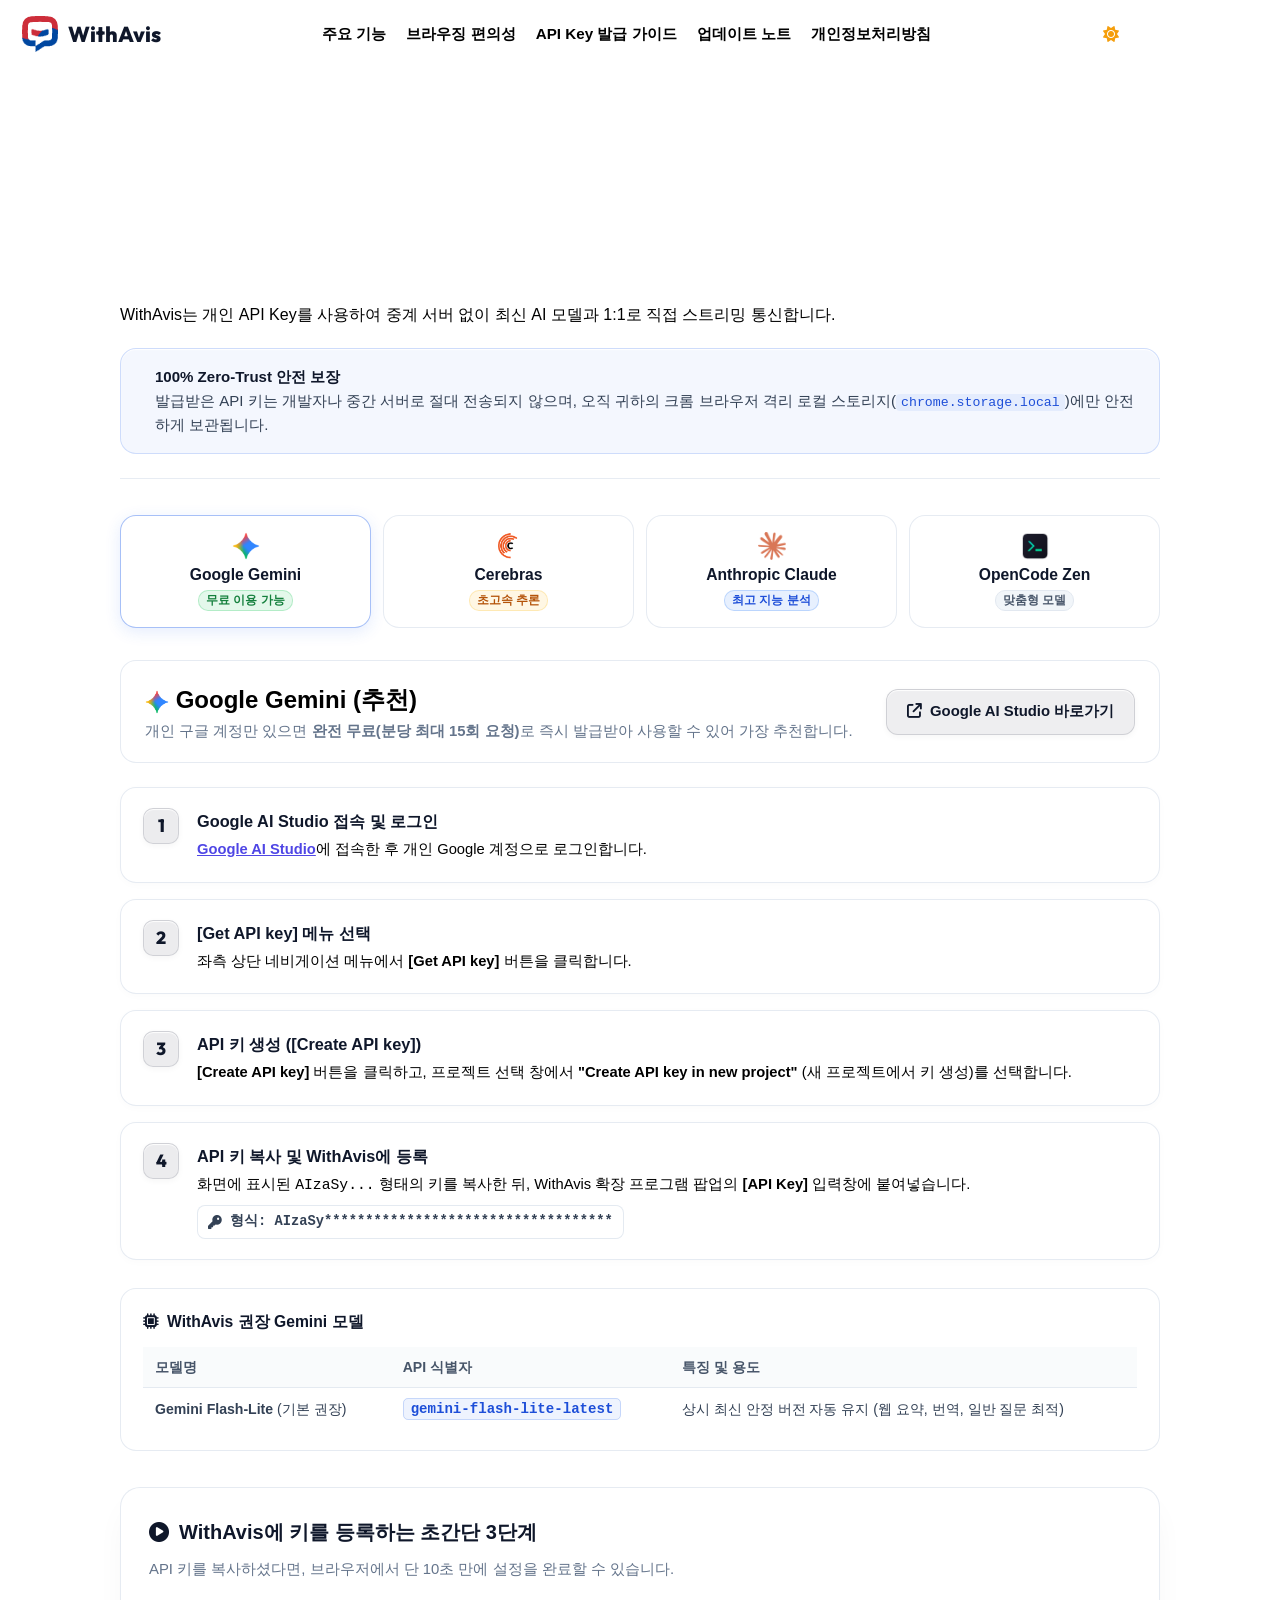
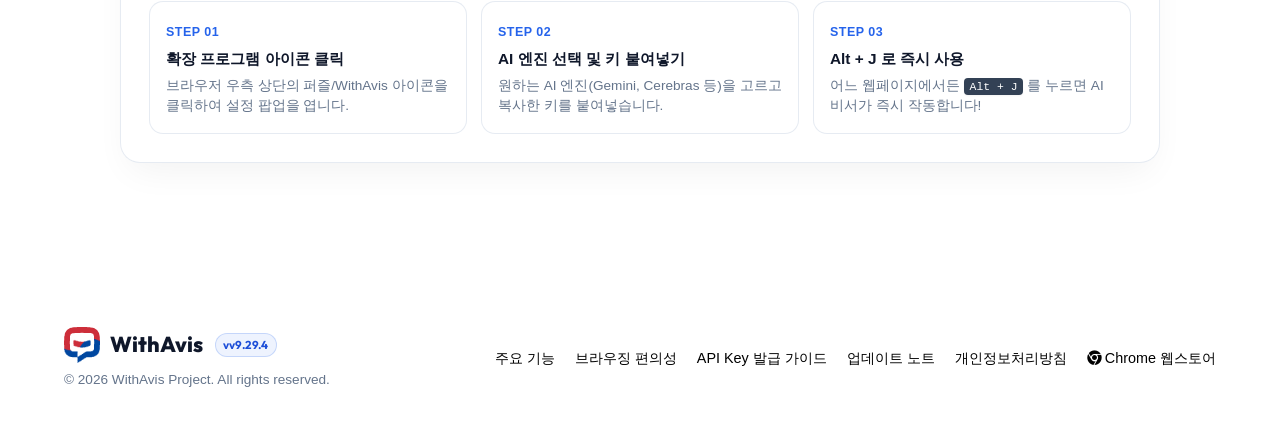
==== commit a9d4f050: "chore(release): v9.29.4 웹사이트 리소스 릴리즈 동기화" ====
--- a/api-guide.html
+++ b/api-guide.html
@@ -28,16 +28,16 @@
     <link rel="stylesheet" href="https://cdnjs.cloudflare.com/ajax/libs/font-awesome/6.4.0/css/all.min.css">
 
     <!-- Favicon & PWA Icons -->
-    <link rel="icon" type="image/png" sizes="16x16" href="./assets/icon16.png?v=9.29.3">
-    <link rel="icon" type="image/png" sizes="48x48" href="./assets/icon48.png?v=9.29.3">
-    <link rel="icon" type="image/png" sizes="192x192" href="./assets/icon192.png?v=9.29.3">
-    <link rel="icon" type="image/png" sizes="512x512" href="./assets/icon512.png?v=9.29.3">
-    <link rel="apple-touch-icon" href="./assets/apple-touch-icon.png?v=9.29.3">
-    <link rel="apple-touch-icon" sizes="180x180" href="./assets/apple-touch-icon.png?v=9.29.3">
-    <link rel="apple-touch-icon" sizes="152x152" href="./assets/apple-touch-icon.png?v=9.29.3">
-    <link rel="apple-touch-icon" sizes="120x120" href="./assets/apple-touch-icon.png?v=9.29.3">
-    <link rel="apple-touch-icon-precomposed" href="./assets/apple-touch-icon.png?v=9.29.3">
-    <link rel="manifest" href="./manifest.json?v=9.29.3">
+    <link rel="icon" type="image/png" sizes="16x16" href="./assets/icon16.png?v=9.29.4">
+    <link rel="icon" type="image/png" sizes="48x48" href="./assets/icon48.png?v=9.29.4">
+    <link rel="icon" type="image/png" sizes="192x192" href="./assets/icon192.png?v=9.29.4">
+    <link rel="icon" type="image/png" sizes="512x512" href="./assets/icon512.png?v=9.29.4">
+    <link rel="apple-touch-icon" href="./assets/apple-touch-icon.png?v=9.29.4">
+    <link rel="apple-touch-icon" sizes="180x180" href="./assets/apple-touch-icon.png?v=9.29.4">
+    <link rel="apple-touch-icon" sizes="152x152" href="./assets/apple-touch-icon.png?v=9.29.4">
+    <link rel="apple-touch-icon" sizes="120x120" href="./assets/apple-touch-icon.png?v=9.29.4">
+    <link rel="apple-touch-icon-precomposed" href="./assets/apple-touch-icon.png?v=9.29.4">
+    <link rel="manifest" href="./manifest.json?v=9.29.4">
     <meta name="theme-color" content="#0a0c10" media="(prefers-color-scheme: dark)">
     <meta name="theme-color" content="#f8fafc" media="(prefers-color-scheme: light)">
     <meta name="mobile-web-app-capable" content="yes">
@@ -46,10 +46,10 @@
     <meta name="apple-mobile-web-app-title" content="WithAvis">
     <meta name="application-name" content="WithAvis">
     <meta name="msapplication-TileColor" content="#0a0b0e">
-    <meta name="msapplication-TileImage" content="./assets/icon192.png?v=9.29.3">
+    <meta name="msapplication-TileImage" content="./assets/icon192.png?v=9.29.4">
 
     <!-- Stylesheet -->
-    <link rel="stylesheet" href="styles.css?v=9.29.3">
+    <link rel="stylesheet" href="styles.css?v=9.29.4">
 
 </head>
 
@@ -459,7 +459,7 @@
         });
     </script>
     <!-- Shared Navigation -->
-    <script src="site-nav.js?v=9.29.3"></script>
+    <script src="site-nav.js?v=9.29.4"></script>
 </body>
 
 </html>
